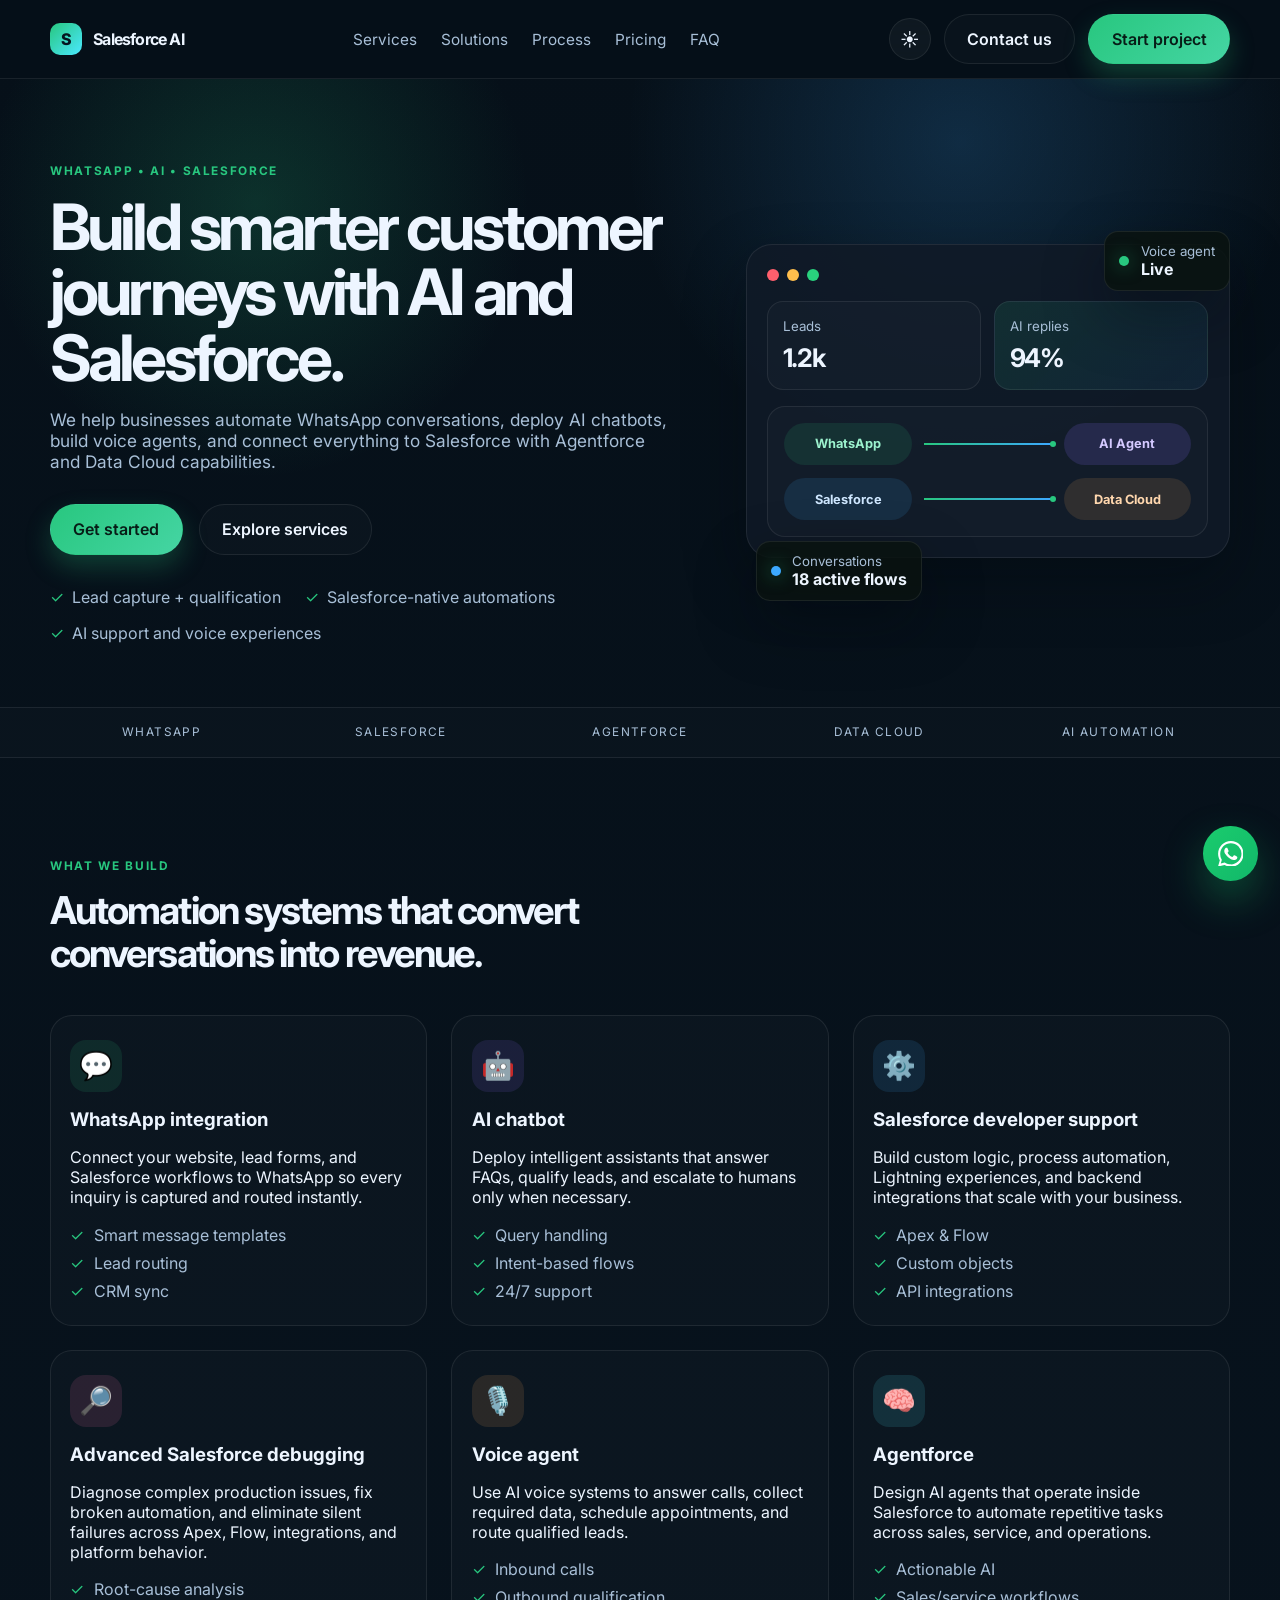
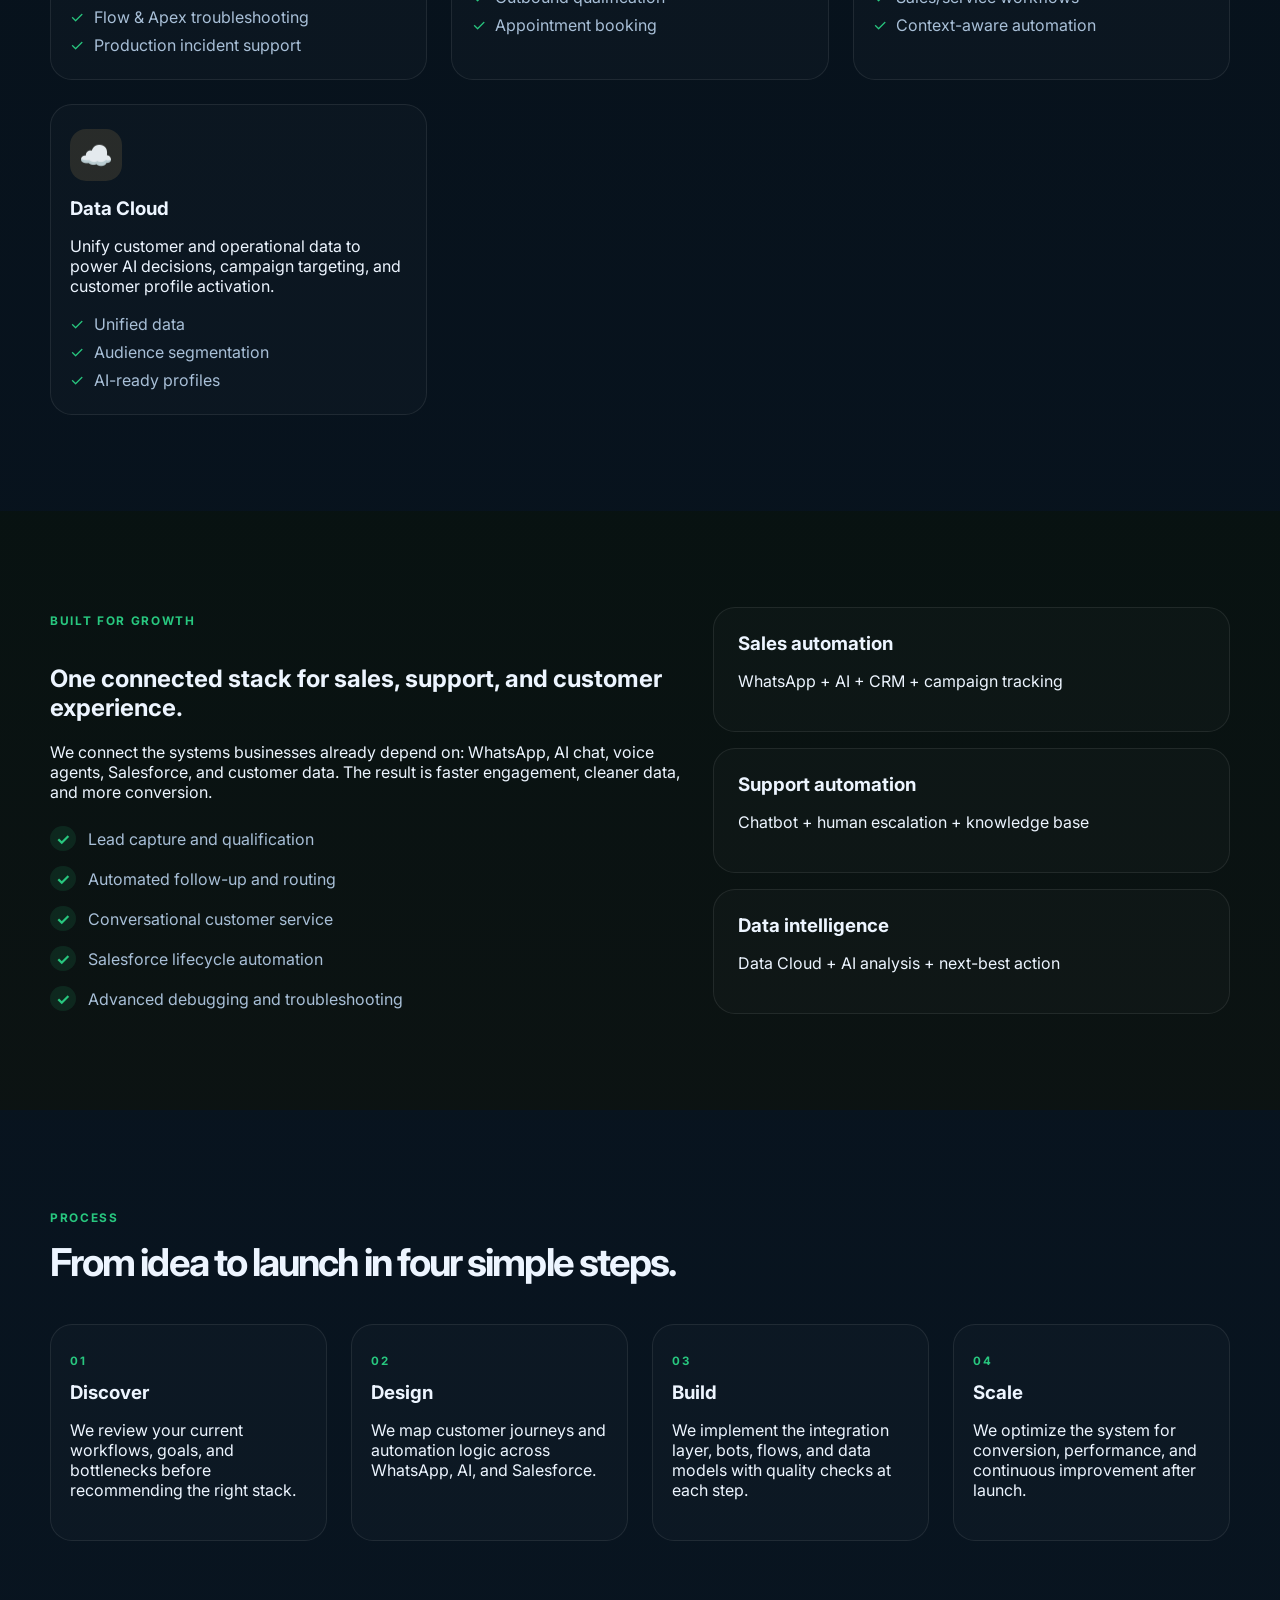
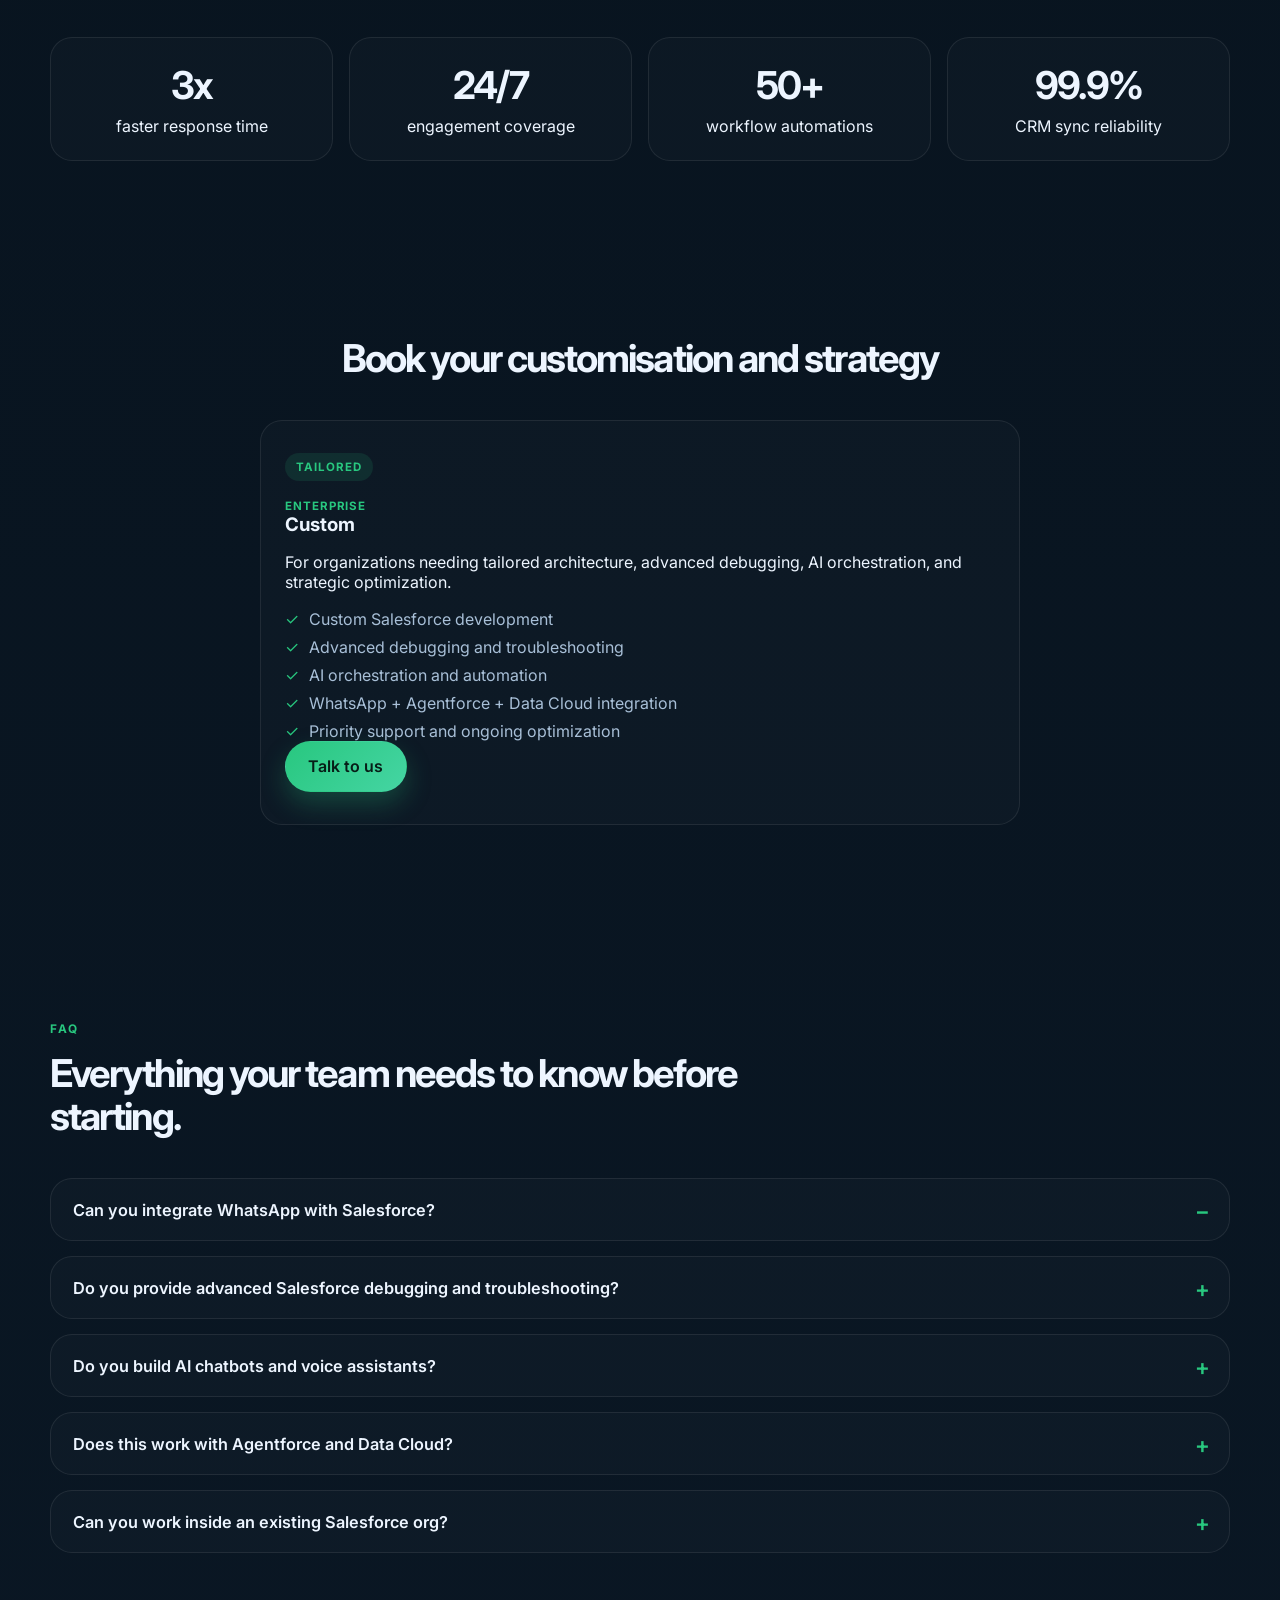
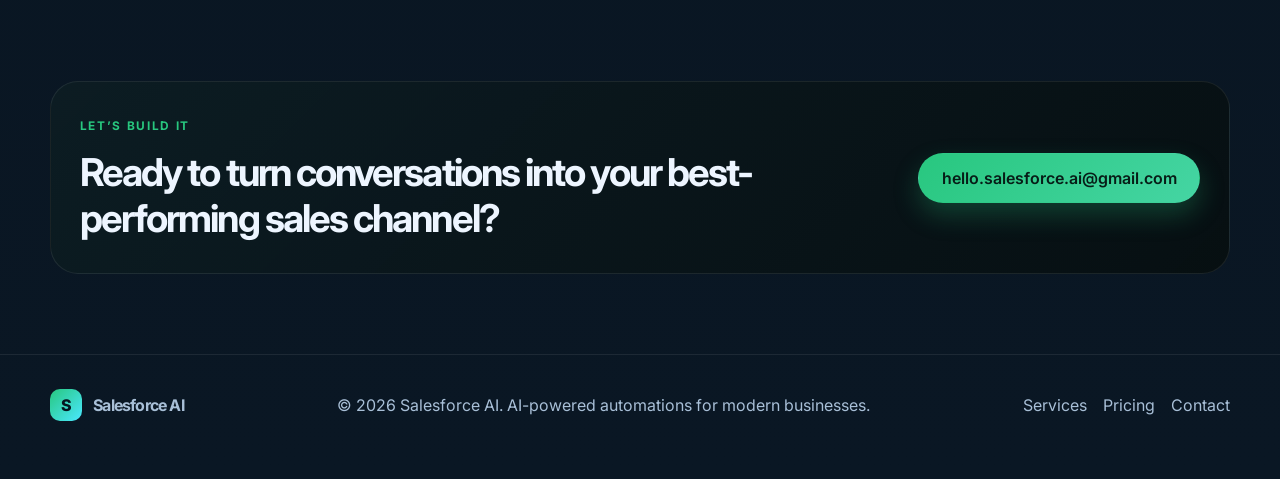
==== index.html @ 2d732884 "Add dark/light mode toggle to the navigation and keep theme preference persisted" ====
<!DOCTYPE html>
<html lang="en">
  <head>
    <meta charset="UTF-8" />
    <meta name="viewport" content="width=device-width, initial-scale=1.0" />
    <meta
      name="description"
      content="AI automation, WhatsApp integration, Salesforce consulting, voice agents, Agentforce, and Data Cloud solutions."
    />
    <title>Salesforce AI Agency | WhatsApp, AI, Voice & Automation</title>
    <link rel="preconnect" href="https://fonts.googleapis.com" />
    <link rel="preconnect" href="https://fonts.gstatic.com" crossorigin />
    <link
      href="https://fonts.googleapis.com/css2?family=Inter:wght@400;500;600;700;800;900&display=swap"
      rel="stylesheet"
    />
    <link rel="stylesheet" href="styles.css" />
  </head>
  <body>
    <header class="site-header">
      <div class="container nav-wrap">
        <a href="#top" class="brand" aria-label="Home">
          <span class="brand-mark">S</span>
          <span>Salesforce AI</span>
        </a>

        <nav class="main-nav" aria-label="Main navigation">
          <a href="#services">Services</a>
          <a href="#solutions">Solutions</a>
          <a href="#steps">Process</a>
          <a href="#pricing">Pricing</a>
          <a href="#faq">FAQ</a>
        </nav>

        <div class="nav-actions">
          <button class="theme-toggle" type="button" aria-label="Toggle dark mode" aria-pressed="false">
            <span class="theme-toggle-icon">☀️</span>
          </button>
          <a href="#contact" class="btn btn-ghost">Contact us</a>
          <a href="#contact" class="btn btn-primary" data-open-modal="projectModal">Start project</a>
        </div>

        <button class="menu-toggle" aria-label="Toggle menu" aria-expanded="false">
          <span></span>
          <span></span>
          <span></span>
        </button>
      </div>
    </header>

    <main id="top">
      <section class="hero">
        <div class="container hero-grid">
          <div class="hero-copy">
            <span class="eyebrow">WhatsApp • AI • Salesforce</span>
            <h1>Build smarter customer journeys with AI and Salesforce.</h1>
            <p class="lead">
              We help businesses automate WhatsApp conversations, deploy AI chatbots, build voice agents,
              and connect everything to Salesforce with Agentforce and Data Cloud capabilities.
            </p>

            <div class="hero-actions">
              <a href="#contact" class="btn btn-primary" data-open-modal="projectModal">Get started</a>
              <a href="#services" class="btn btn-secondary">Explore services</a>
            </div>

            <ul class="hero-points">
              <li>Lead capture + qualification</li>
              <li>Salesforce-native automations</li>
              <li>AI support and voice experiences</li>
            </ul>
          </div>

          <div class="hero-visual" aria-label="AI workflow dashboard preview">
            <div class="dashboard-card">
              <div class="window-header">
                <span></span>
                <span></span>
                <span></span>
              </div>

              <div class="metrics-row">
                <div class="metric-box">
                  <small>Leads</small>
                  <strong>1.2k</strong>
                </div>
                <div class="metric-box accent">
                  <small>AI replies</small>
                  <strong>94%</strong>
                </div>
              </div>

              <div class="workflow-card">
                <div class="flow-row">
                  <span class="chip green">WhatsApp</span>
                  <span class="flow-line"></span>
                  <span class="chip purple">AI Agent</span>
                </div>
                <div class="flow-row">
                  <span class="chip blue">Salesforce</span>
                  <span class="flow-line long"></span>
                  <span class="chip orange">Data Cloud</span>
                </div>
              </div>
            </div>

            <div class="floating-note top-right">
              <span class="dot"></span>
              <div>
                <small>Voice agent</small>
                <strong>Live</strong>
              </div>
            </div>

            <div class="floating-note bottom-left">
              <span class="dot green"></span>
              <div>
                <small>Conversations</small>
                <strong>18 active flows</strong>
              </div>
            </div>
          </div>
        </div>
      </section>

      <section class="logo-strip">
        <div class="container logo-row">
          <span>WhatsApp</span>
          <span>Salesforce</span>
          <span>Agentforce</span>
          <span>Data Cloud</span>
          <span>AI Automation</span>
        </div>
      </section>

      <section id="services" class="section">
        <div class="container">
          <div class="section-heading">
            <span class="eyebrow">What we build</span>
            <h2>Automation systems that convert conversations into revenue.</h2>
          </div>

          <div class="cards-grid three-up">
            <article class="info-card">
              <div class="icon-wrap green">💬</div>
              <h3>WhatsApp integration</h3>
              <p>Connect your website, lead forms, and Salesforce workflows to WhatsApp so every inquiry is captured and routed instantly.</p>
              <ul>
                <li>Smart message templates</li>
                <li>Lead routing</li>
                <li>CRM sync</li>
              </ul>
            </article>

            <article class="info-card">
              <div class="icon-wrap purple">🤖</div>
              <h3>AI chatbot</h3>
              <p>Deploy intelligent assistants that answer FAQs, qualify leads, and escalate to humans only when necessary.</p>
              <ul>
                <li>Query handling</li>
                <li>Intent-based flows</li>
                <li>24/7 support</li>
              </ul>
            </article>

            <article class="info-card">
              <div class="icon-wrap blue">⚙️</div>
              <h3>Salesforce developer support</h3>
              <p>Build custom logic, process automation, Lightning experiences, and backend integrations that scale with your business.</p>
              <ul>
                <li>Apex & Flow</li>
                <li>Custom objects</li>
                <li>API integrations</li>
              </ul>
            </article>

            <article class="info-card">
              <div class="icon-wrap rose">🔎</div>
              <h3>Advanced Salesforce debugging</h3>
              <p>Diagnose complex production issues, fix broken automation, and eliminate silent failures across Apex, Flow, integrations, and platform behavior.</p>
              <ul>
                <li>Root-cause analysis</li>
                <li>Flow & Apex troubleshooting</li>
                <li>Production incident support</li>
              </ul>
            </article>

            <article class="info-card">
              <div class="icon-wrap orange">🎙️</div>
              <h3>Voice agent</h3>
              <p>Use AI voice systems to answer calls, collect required data, schedule appointments, and route qualified leads.</p>
              <ul>
                <li>Inbound calls</li>
                <li>Outbound qualification</li>
                <li>Appointment booking</li>
              </ul>
            </article>

            <article class="info-card">
              <div class="icon-wrap cyan">🧠</div>
              <h3>Agentforce</h3>
              <p>Design AI agents that operate inside Salesforce to automate repetitive tasks across sales, service, and operations.</p>
              <ul>
                <li>Actionable AI</li>
                <li>Sales/service workflows</li>
                <li>Context-aware automation</li>
              </ul>
            </article>

            <article class="info-card">
              <div class="icon-wrap gold">☁️</div>
              <h3>Data Cloud</h3>
              <p>Unify customer and operational data to power AI decisions, campaign targeting, and customer profile activation.</p>
              <ul>
                <li>Unified data</li>
                <li>Audience segmentation</li>
                <li>AI-ready profiles</li>
              </ul>
            </article>
          </div>
        </div>
      </section>

      <section id="solutions" class="section dark-surface">
        <div class="container split-block">
          <div>
            <span class="eyebrow">Built for growth</span>
            <h2>One connected stack for sales, support, and customer experience.</h2>
            <p>
              We connect the systems businesses already depend on: WhatsApp, AI chat, voice agents, Salesforce, and customer data. The result is faster engagement, cleaner data, and more conversion.
            </p>

            <div class="check-list">
              <div><span>✓</span> Lead capture and qualification</div>
              <div><span>✓</span> Automated follow-up and routing</div>
              <div><span>✓</span> Conversational customer service</div>
              <div><span>✓</span> Salesforce lifecycle automation</div>
              <div><span>✓</span> Advanced debugging and troubleshooting</div>
            </div>
          </div>

          <div class="vertical-panels">
            <div class="panel-box">
              <h3>Sales automation</h3>
              <p>WhatsApp + AI + CRM + campaign tracking</p>
            </div>
            <div class="panel-box">
              <h3>Support automation</h3>
              <p>Chatbot + human escalation + knowledge base</p>
            </div>
            <div class="panel-box">
              <h3>Data intelligence</h3>
              <p>Data Cloud + AI analysis + next-best action</p>
            </div>
          </div>
        </div>
      </section>

      <section id="steps" class="section">
        <div class="container">
          <div class="section-heading">
            <span class="eyebrow">Process</span>
            <h2>From idea to launch in four simple steps.</h2>
          </div>

          <div class="steps-grid">
            <div class="step-card">
              <span class="step-number">01</span>
              <h3>Discover</h3>
              <p>We review your current workflows, goals, and bottlenecks before recommending the right stack.</p>
            </div>
            <div class="step-card">
              <span class="step-number">02</span>
              <h3>Design</h3>
              <p>We map customer journeys and automation logic across WhatsApp, AI, and Salesforce.</p>
            </div>
            <div class="step-card">
              <span class="step-number">03</span>
              <h3>Build</h3>
              <p>We implement the integration layer, bots, flows, and data models with quality checks at each step.</p>
            </div>
            <div class="step-card">
              <span class="step-number">04</span>
              <h3>Scale</h3>
              <p>We optimize the system for conversion, performance, and continuous improvement after launch.</p>
            </div>
          </div>
        </div>
      </section>

      <section class="stats-section">
        <div class="container stats-grid">
          <div class="stat-box">
            <strong>3x</strong>
            <span>faster response time</span>
          </div>
          <div class="stat-box">
            <strong>24/7</strong>
            <span>engagement coverage</span>
          </div>
          <div class="stat-box">
            <strong>50+</strong>
            <span>workflow automations</span>
          </div>
          <div class="stat-box">
            <strong>99.9%</strong>
            <span>CRM sync reliability</span>
          </div>
        </div>
      </section>

      <section id="pricing" class="section">
        <div class="container">
          <div class="section-heading centered pricing-title">
            <h2>Book your customisation and strategy</h2>
          </div>

          <div class="pricing-grid single-plan">
            <article class="price-card featured">
              <span class="badge">Tailored</span>
              <span class="price-tag">Enterprise</span>
              <h3>Custom</h3>
              <p>For organizations needing tailored architecture, advanced debugging, AI orchestration, and strategic optimization.</p>
              <ul>
                <li>Custom Salesforce development</li>
                <li>Advanced debugging and troubleshooting</li>
                <li>AI orchestration and automation</li>
                <li>WhatsApp + Agentforce + Data Cloud integration</li>
                <li>Priority support and ongoing optimization</li>
              </ul>
              <a href="#contact" class="btn btn-primary" data-open-modal="projectModal">Talk to us</a>
            </article>
          </div>
        </div>
      </section>

      <section id="faq" class="section faq-section">
        <div class="container faq-wrap">
          <div class="section-heading">
            <span class="eyebrow">FAQ</span>
            <h2>Everything your team needs to know before starting.</h2>
          </div>

          <div class="faq-list">
            <div class="faq-item active">
              <button class="faq-question" type="button">Can you integrate WhatsApp with Salesforce?</button>
              <div class="faq-answer">
                <p>Yes. We can connect WhatsApp flows to Salesforce to capture conversations, create leads, log activities, and trigger automations.</p>
              </div>
            </div>

            <div class="faq-item">
              <button class="faq-question" type="button">Do you provide advanced Salesforce debugging and troubleshooting?</button>
              <div class="faq-answer">
                <p>Yes. We investigate complex Salesforce issues in Apex, Flow, integrations, automation, and deployment failures to find the underlying cause and stabilize production environments.</p>
              </div>
            </div>

            <div class="faq-item">
              <button class="faq-question" type="button">Do you build AI chatbots and voice assistants?</button>
              <div class="faq-answer">
                <p>Yes. We design and deploy chatbot and voice agent experiences that work for lead qualification, support, and scheduling.</p>
              </div>
            </div>

            <div class="faq-item">
              <button class="faq-question" type="button">Does this work with Agentforce and Data Cloud?</button>
              <div class="faq-answer">
                <p>Absolutely. We can create Agentforce-driven workflows and connect them with Data Cloud to improve customer context and AI actions.</p>
              </div>
            </div>

            <div class="faq-item">
              <button class="faq-question" type="button">Can you work inside an existing Salesforce org?</button>
              <div class="faq-answer">
                <p>Yes. We can integrate into current Salesforce architecture, optimize existing automations, and scale the solution without disrupting work.</p>
              </div>
            </div>
          </div>
        </div>
      </section>

      <section id="contact" class="cta-section">
        <div class="container cta-box">
          <div>
            <span class="eyebrow">Let’s build it</span>
            <h2>Ready to turn conversations into your best-performing sales channel?</h2>
          </div>
          <div class="cta-actions">
            <a href="mailto:hello.salesforce.ai@gmail.com" class="btn btn-primary">hello.salesforce.ai@gmail.com</a>
          </div>
        </div>
      </section>
    </main>

    <footer class="site-footer">
      <div class="container footer-wrap">
        <div class="brand small">
          <span class="brand-mark">S</span>
          <span>Salesforce AI</span>
        </div>
        <p>© 2026 Salesforce AI. AI-powered automations for modern businesses.</p>
        <div class="footer-links">
          <a href="#services">Services</a>
          <a href="#pricing">Pricing</a>
          <a href="#contact">Contact</a>
        </div>
      </div>
    </footer>

    <div class="modal-backdrop" id="projectModal" aria-hidden="true">
      <div class="modal-panel" role="dialog" aria-modal="true" aria-labelledby="projectModalTitle">
        <button class="modal-close" type="button" aria-label="Close project form">×</button>

        <div class="modal-header">
          <span class="eyebrow">Start your project</span>
          <h3 id="projectModalTitle">Tell us about your project</h3>
        </div>

        <form
          id="projectForm"
          class="project-form"
          action="https://formsubmit.co/hello.salesforce.ai@gmail.com"
          method="POST"
          accept-charset="UTF-8"
        >
          <input type="hidden" name="_subject" value="New project inquiry from Salesforce AI website" />
          <input type="hidden" name="_captcha" value="false" />
          <input type="hidden" name="_template" value="table" />

          <div class="form-grid">
            <label>
              Full name
              <input type="text" name="name" placeholder="Your name" required />
            </label>

            <label>
              Email address
              <input type="email" name="email" placeholder="you@example.com" required />
            </label>

            <label>
              Company
              <input type="text" name="company" placeholder="Your company" />
            </label>

            <label>
              Project type
              <select name="projectType">
                <option value="WhatsApp Integration">WhatsApp Integration</option>
                <option value="AI Chatbot">AI Chatbot</option>
                <option value="Salesforce Development">Salesforce Development</option>
                <option value="Voice Agent">Voice Agent</option>
                <option value="Agentforce">Agentforce</option>
                <option value="Data Cloud">Data Cloud</option>
                <option value="Advanced Salesforce Debugging">Advanced Salesforce Debugging</option>
              </select>
            </label>

            <label>
              Timeline
              <input type="text" name="timeline" placeholder="e.g. 4-6 weeks" />
            </label>

            <label>
              Budget range
              <input type="text" name="budget" placeholder="e.g. $5,000 - $20,000" />
            </label>
          </div>

          <label>
            Tell us about the project
            <textarea name="details" rows="5" placeholder="Describe your goals, challenges, systems involved, and what success looks like." required></textarea>
          </label>

          <button type="submit" class="btn btn-primary modal-submit">Send project request</button>
          <p class="form-success" id="projectFormSuccess">Thanks! Your project details have been received. We’ll be in touch soon.</p>
        </form>
      </div>
    </div>

    <button class="scroll-top" type="button" aria-label="Scroll to top">↑</button>

    <a
      class="whatsapp-float"
      href="https://wa.me/917355907629?text=Hi%20Salesforce%20AI%20team%2C%20I%20want%20to%20discuss%20my%20project."
      target="_blank"
      rel="noopener noreferrer"
      aria-label="Chat on WhatsApp"
    >
      <svg viewBox="0 0 24 24" aria-hidden="true" focusable="false">
        <path d="M20.52 3.48A11.9 11.9 0 0 0 12.04 0C5.48 0 .11 5.38.11 12.06c0 2.12.55 4.18 1.6 5.98L0 24l6.13-1.6a11.96 11.96 0 0 0 5.9 1.8h.01c6.56 0 11.93-5.38 11.93-12.05 0-3.22-1.25-6.24-3.46-8.67ZM12.04 21.9c-1.9 0-3.76-.5-5.39-1.46l-.39-.23-3.63.95 1-3.53-.25-.39A9.9 9.9 0 0 1 2.1 12.06c0-5.48 4.47-9.95 9.94-9.95 2.66 0 5.15 1.04 7.04 2.92a10.04 10.04 0 0 1 2.92 7.03c0 5.47-4.47 9.94-9.94 9.94Zm5.44-7.46c-.3-.15-1.78-.87-2.05-.97-.28-.1-.48-.15-.68.15-.2.3-.77.97-.95 1.17-.18.2-.35.22-.65.08-.3-.15-1.27-.47-2.41-1.49-.89-.79-1.49-1.77-1.67-2.07-.17-.3-.02-.46.14-.61.14-.14.3-.35.45-.52.15-.17.2-.3.3-.5.1-.2.05-.37-.03-.52-.08-.15-.68-1.64-.94-2.24-.24-.58-.49-.5-.68-.51l-.57-.01c-.2 0-.52.07-.8.37-.28.3-1.07 1.05-1.07 2.57s1.1 2.97 1.25 3.17c.15.2 2.12 3.24 5.12 4.54.72.31 1.28.5 1.72.64.72.23 1.38.2 1.9.12.58-.09 1.78-.72 2.03-1.42.26-.7.26-1.3.18-1.42-.08-.12-.28-.2-.58-.35Z"/>
      </svg>
    </a>

    <script src="script.js"></script>
  </body>
</html>
---- styles.css ----
:root {
  --bg: #07121d;
  --bg-soft: #0c1b2d;
  --panel: rgba(16, 26, 39, 0.9);
  --panel-strong: #111f2f;
  --card: rgba(255, 255, 255, 0.02);
  --text: #edf5ff;
  --muted: #a8bfd7;
  --primary: #28c77f;
  --primary-strong: #1ab96b;
  --blue: #3ca8ff;
  --purple: #8a6bff;
  --orange: #ffab5c;
  --gold: #f6c76d;
  --aqua: #4ae8ff;
  --border: rgba(255, 255, 255, 0.08);
  --shadow: 0 24px 60px rgba(2, 8, 15, 0.35);
}

body.light-mode {
  --bg: #edf5f2;
  --bg-soft: #f6faf8;
  --panel: rgba(255, 255, 255, 0.9);
  --panel-strong: #f8fbfa;
  --card: rgba(255, 255, 255, 0.8);
  --text: #13231d;
  --muted: #49615a;
  --primary: #18b584;
  --primary-strong: #149a6f;
  --blue: #2e96db;
  --purple: #6f5fe0;
  --orange: #d88a32;
  --gold: #c79532;
  --aqua: #23b7d9;
  --border: rgba(19, 35, 29, 0.09);
  --shadow: 0 18px 40px rgba(17, 33, 27, 0.1);
}

* { box-sizing: border-box; }

html { scroll-behavior: smooth; }

body {
  margin: 0;
  font-family: "Inter", sans-serif;
  background: linear-gradient(180deg, #061019 0%, #0a1724 100%);
  color: var(--text);
  transition: background 0.25s ease, color 0.25s ease;
}

body.light-mode {
  background: linear-gradient(180deg, #edf5f2 0%, #f6faf8 100%);
}

img { max-width: 100%; display: block; }

a { color: inherit; text-decoration: none; }

button { font: inherit; }

.container {
  width: min(1180px, calc(100% - 2rem));
  margin: 0 auto;
}

.site-header {
  position: sticky;
  top: 0;
  z-index: 50;
  background: rgba(6, 16, 25, 0.7);
  backdrop-filter: blur(18px);
  border-bottom: 1px solid var(--border);
}

body.light-mode .site-header {
  background: rgba(255, 255, 255, 0.72);
}

.nav-wrap {
  min-height: 78px;
  display: flex;
  align-items: center;
  justify-content: space-between;
  gap: 1rem;
}

.brand {
  display: inline-flex;
  align-items: center;
  gap: 0.7rem;
  font-weight: 700;
  letter-spacing: -0.05em;
}

.brand-mark {
  display: inline-grid;
  place-items: center;
  width: 2rem;
  height: 2rem;
  border-radius: 10px;
  color: #05151f;
  background: linear-gradient(135deg, var(--primary), var(--aqua));
  font-weight: 800;
}

.main-nav {
  display: flex;
  align-items: center;
  gap: 1.5rem;
  color: var(--muted);
  font-size: 0.96rem;
}

.main-nav a:hover { color: var(--text); }

.nav-actions {
  display: flex;
  align-items: center;
  gap: 0.8rem;
}

.theme-toggle {
  width: 42px;
  height: 42px;
  border-radius: 50%;
  border: 1px solid var(--border);
  background: rgba(255, 255, 255, 0.04);
  color: var(--text);
  display: grid;
  place-items: center;
  cursor: pointer;
  transition: transform 0.2s ease, border-color 0.2s ease, background 0.2s ease;
}

.theme-toggle:hover {
  transform: translateY(-1px);
}

.theme-toggle-icon {
  font-size: 1.15rem;
  line-height: 1;
}

body.light-mode .theme-toggle {
  background: rgba(255, 255, 255, 0.8);
  border-color: rgba(19, 35, 29, 0.09);
}

.btn {
  display: inline-flex;
  align-items: center;
  justify-content: center;
  padding: 0.9rem 1.4rem;
  border-radius: 999px;
  font-weight: 600;
  transition: transform 0.2s ease, box-shadow 0.2s ease;
  border: 1px solid transparent;
}

.btn:hover { transform: translateY(-2px); }

.btn-primary {
  background: linear-gradient(135deg, var(--primary), #45d5a3);
  color: #071d17;
  box-shadow: 0 12px 26px rgba(40, 199, 127, 0.25);
}

.btn-secondary,
.btn-ghost {
  background: rgba(255, 255, 255, 0.02);
  border-color: rgba(255, 255, 255, 0.08);
  color: var(--text);
}

body.light-mode .btn-secondary,
body.light-mode .btn-ghost {
  background: rgba(255, 255, 255, 0.7);
  border-color: rgba(19, 35, 29, 0.1);
  color: var(--text);
}

body.light-mode .info-card,
body.light-mode .step-card,
body.light-mode .panel-box,
body.light-mode .price-card,
body.light-mode .faq-item,
body.light-mode .stat-box,
body.light-mode .dashboard-card,
body.light-mode .metric-box,
body.light-mode .workflow-card,
body.light-mode .floating-note,
body.light-mode .cta-box {
  background: rgba(255, 255, 255, 0.8);
  border-color: rgba(19, 35, 29, 0.08);
  box-shadow: var(--shadow);
}

body.light-mode .main-nav,
body.light-mode .hero-points,
body.light-mode .check-list,
body.light-mode .info-card p,
body.light-mode .step-card p,
body.light-mode .panel-box p,
body.light-mode .price-card p,
body.light-mode .faq-answer p,
body.light-mode .lead,
body.light-mode .section-heading h2,
body.light-mode .stat-box span,
body.light-mode .site-footer p {
  color: var(--text);
}

.menu-toggle {
  display: none;
  background: transparent;
  border: none;
  padding: 0.3rem;
  cursor: pointer;
}

.menu-toggle span {
  display: block;
  width: 1.6rem;
  height: 2px;
  background: var(--text);
  margin: 0.2rem 0;
  border-radius: 99px;
}

.hero {
  position: relative;
  padding: 5rem 0 4rem;
  overflow: hidden;
}

.hero::before {
  content: "";
  position: absolute;
  inset: 0;
  background: radial-gradient(circle at 20% 20%, rgba(40, 199, 127, 0.18), transparent 24%),
              radial-gradient(circle at 75% 10%, rgba(60, 168, 255, 0.18), transparent 30%);
  pointer-events: none;
}

.hero-grid {
  position: relative;
  z-index: 1;
  display: grid;
  grid-template-columns: 1.15fr 0.85fr;
  align-items: center;
  gap: 2.5rem;
}

.eyebrow {
  display: inline-block;
  margin-bottom: 1rem;
  color: var(--primary);
  letter-spacing: 0.14em;
  text-transform: uppercase;
  font-size: 0.74rem;
  font-weight: 700;
}

.hero-copy h1 {
  max-width: 620px;
  margin: 0 0 1.2rem;
  font-size: clamp(2.8rem, 5vw, 5rem);
  line-height: 1.02;
  letter-spacing: -0.06em;
}

.lead {
  max-width: 620px;
  color: var(--muted);
  font-size: 1.08rem;
}

.hero-actions {
  display: flex;
  flex-wrap: wrap;
  gap: 1rem;
  margin-top: 2rem;
}

.hero-points {
  display: flex;
  flex-wrap: wrap;
  list-style: none;
  margin: 2rem 0 0;
  padding: 0;
  gap: 1rem 1.5rem;
  color: var(--muted);
}

.hero-points li::before {
  content: "✓";
  color: var(--primary);
  margin-right: 0.5rem;
}

.hero-visual {
  position: relative;
  min-height: 480px;
  display: grid;
  place-items: center;
}

.dashboard-card {
  width: min(100%, 500px);
  padding: 1.5rem 1.3rem 1.25rem;
  border-radius: 26px;
  background: var(--panel);
  border: 1px solid var(--border);
  box-shadow: var(--shadow);
}

.window-header {
  display: flex;
  gap: 0.5rem;
  margin-bottom: 1.25rem;
}

.window-header span {
  width: 0.75rem;
  height: 0.75rem;
  border-radius: 50%;
  background: #ff5f6d;
}

.window-header span:nth-child(2) { background: #ffbe4c; }
.window-header span:nth-child(3) { background: #29d17d; }

.metrics-row {
  display: grid;
  grid-template-columns: repeat(2, minmax(0, 1fr));
  gap: 0.8rem;
  margin-bottom: 1rem;
}

.metric-box {
  padding: 1rem 0.9rem;
  border: 1px solid var(--border);
  border-radius: 16px;
  background: var(--card);
}

.metric-box small {
  display: block;
  color: var(--muted);
  margin-bottom: 0.5rem;
}

.metric-box strong {
  font-size: clamp(1.5rem, 2vw, 2rem);
  letter-spacing: -0.05em;
}

.metric-box.accent {
  background: linear-gradient(135deg, rgba(40, 199, 127, 0.12), rgba(60, 168, 255, 0.08));
}

.workflow-card {
  padding: 1rem;
  border-radius: 18px;
  background: rgba(255,255,255,0.02);
  border: 1px solid var(--border);
}

.flow-row {
  display: grid;
  grid-template-columns: 1fr 1fr 1fr;
  align-items: center;
  gap: 0.75rem;
  margin-bottom: 0.85rem;
}

.flow-row:last-child { margin-bottom: 0; }

.chip {
  display: inline-flex;
  justify-content: center;
  align-items: center;
  min-height: 42px;
  padding: 0 0.8rem;
  border-radius: 999px;
  font-size: 0.8rem;
  font-weight: 700;
}

.chip.green { background: rgba(40, 199, 127, 0.12); color: #9cf2ce; }
.chip.purple { background: rgba(138, 107, 255, 0.16); color: #d4c9ff; }
.chip.blue { background: rgba(60, 168, 255, 0.12); color: #cfe7ff; }
.chip.orange { background: rgba(255, 171, 92, 0.12); color: #ffd7ae; }

.flow-line {
  height: 2px;
  width: 100%;
  background: linear-gradient(90deg, var(--primary), var(--blue));
  display: block;
  position: relative;
}

.flow-line::after {
  content: "";
  position: absolute;
  right: -4px;
  top: -2px;
  width: 6px;
  height: 6px;
  border-radius: 50%;
  background: var(--primary);
}

.floating-note {
  position: absolute;
  display: flex;
  align-items: center;
  gap: 0.7rem;
  padding: 0.7rem 0.9rem;
  border-radius: 14px;
  background: rgba(10, 19, 17, 0.88);
  border: 1px solid var(--border);
  box-shadow: var(--shadow);
}

.floating-note small {
  display: block;
  color: var(--muted);
}

.tip-row { display: block; }

.dot {
  width: 10px;
  height: 10px;
  border-radius: 50%;
  background: var(--primary);
  box-shadow: 0 0 18px rgba(40, 199, 127, 0.6);
}

.dot.green { background: var(--blue); }

.top-right { right: 0; top: 70px; }
.bottom-left { left: 10px; bottom: 40px; }

.logo-strip {
  border-top: 1px solid var(--border);
  border-bottom: 1px solid var(--border);
  background: rgba(255,255,255,0.01);
}

.logo-row {
  display: grid;
  grid-template-columns: repeat(5, minmax(0, 1fr));
  gap: 1rem;
  padding: 1.1rem 0;
  justify-items: center;
  color: var(--muted);
  font-size: 0.74rem;
  letter-spacing: 0.12em;
  text-transform: uppercase;
}

.section {
  padding: 6rem 0;
}

.section-heading {
  max-width: 720px;
  margin-bottom: 2.5rem;
}

.section-heading.centered {
  text-align: center;
  margin-inline: auto;
}

.section-heading h2 {
  margin: 0;
  font-size: clamp(2.2rem, 3vw, 3rem);
  letter-spacing: -0.05em;
  line-height: 1.12;
}

.cards-grid {
  display: grid;
  gap: 1.5rem;
}

.three-up {
  grid-template-columns: repeat(3, minmax(0, 1fr));
}

.info-card,
.step-card,
.panel-box,
.price-card,
.faq-item,
.stat-box {
  background: rgba(255,255,255,0.02);
  border: 1px solid var(--border);
  border-radius: 22px;
}

.info-card {
  padding: 1.5rem 1.2rem;
}

.icon-wrap {
  display: grid;
  place-items: center;
  width: 3.25rem;
  height: 3.25rem;
  margin-bottom: 1rem;
  border-radius: 16px;
  font-size: 1.7rem;
}

.icon-wrap.green { background: rgba(40, 199, 127, 0.12); }
.icon-wrap.purple { background: rgba(138, 107, 255, 0.12); }
.icon-wrap.blue { background: rgba(60, 168, 255, 0.12); }
.icon-wrap.rose { background: rgba(255, 118, 168, 0.12); }
.icon-wrap.orange { background: rgba(255, 171, 92, 0.12); }
.icon-wrap.cyan { background: rgba(74, 232, 255, 0.12); }
.icon-wrap.gold { background: rgba(246, 199, 109, 0.12); }

.info-card h3,
.step-card h3,
.panel-box h3,
.price-card h3 {
  margin: 0 0 0.8rem;
}

.info-card ul,
.price-card ul {
  list-style: none;
  margin: 1.1rem 0 0;
  padding: 0;
  color: var(--muted);
  display: grid;
  gap: 0.5rem;
}

.info-card ul li::before,
.price-card li::before {
  content: "✓";
  color: var(--primary);
  margin-right: 0.6rem;
}

.dark-surface {
  background: linear-gradient(180deg, rgba(8, 18, 16, 0.9), rgba(12, 19, 18, 0.95));
}

.split-block {
  display: grid;
  grid-template-columns: 1.1fr 0.9fr;
  gap: 2rem;
  align-items: center;
}

.check-list {
  display: grid;
  gap: 0.9rem;
  margin-top: 1.5rem;
  color: var(--muted);
}

.check-list div {
  display: flex;
  align-items: center;
  gap: 0.8rem;
}

.check-list span {
  width: 1.6rem;
  height: 1.6rem;
  display: inline-grid;
  place-items: center;
  border-radius: 50%;
  background: rgba(40, 199, 127, 0.12);
  color: var(--primary);
  font-weight: 700;
}

.vertical-panels {
  display: grid;
  gap: 1rem;
}

.panel-box {
  padding: 1.5rem;
}

.steps-grid {
  display: grid;
  grid-template-columns: repeat(4, minmax(0, 1fr));
  gap: 1.5rem;
}

.step-card {
  padding: 1.5rem 1.2rem;
}

.step-number {
  display: inline-block;
  margin-bottom: 0.8rem;
  color: var(--primary);
  font-size: 0.72rem;
  font-weight: 700;
  letter-spacing: 0.12em;
}

.stats-section {
  padding: 0 0 5rem;
}

.stats-grid {
  display: grid;
  grid-template-columns: repeat(4, minmax(0, 1fr));
  gap: 1rem;
}

.stat-box {
  padding: 1.5rem 1rem;
  text-align: center;
}

.stat-box strong {
  display: block;
  font-size: clamp(2rem, 3vw, 2.8rem);
  letter-spacing: -0.05em;
  margin-bottom: 0.5rem;
}

.price-card {
  padding: 2rem 1.5rem;
}

.badge {
  display: inline-flex;
  padding: 0.45rem 0.7rem;
  border-radius: 999px;
  background: rgba(40, 199, 127, 0.12);
  color: var(--primary);
  font-size: 0.72rem;
  font-weight: 700;
  letter-spacing: 0.08em;
  text-transform: uppercase;
}

.price-tag {
  display: block;
  margin-top: 1.1rem;
  color: var(--primary);
  font-size: 0.72rem;
  font-weight: 700;
  letter-spacing: 0.08em;
  text-transform: uppercase;
}

.pricing-grid {
  display: grid;
  gap: 1.5rem;
}

.single-plan {
  max-width: 760px;
  margin: 0 auto;
}

.faq-section {
  padding-top: 6rem;
}

.faq-list {
  display: grid;
  gap: 0.9rem;
}

.faq-item {
  overflow: hidden;
}

.faq-question {
  width: 100%;
  text-align: left;
  background: transparent;
  border: none;
  color: var(--text);
  font-size: 1.02rem;
  font-weight: 600;
  padding: 1.3rem 1.4rem;
  cursor: pointer;
  position: relative;
}

.faq-question::after {
  content: "+";
  position: absolute;
  right: 1.2rem;
  top: 50%;
  transform: translateY(-50%);
  color: var(--primary);
  font-size: 1.4rem;
}

.faq-item.active .faq-question::after {
  content: "−";
}

.faq-answer {
  max-height: 0;
  overflow: hidden;
  transition: max-height 0.25s ease;
}

.faq-answer p {
  margin: 0;
  padding: 0 1.4rem 1.3rem;
  color: var(--muted);
}

.cta-section {
  padding: 2rem 0 5rem;
}

.cta-box {
  display: flex;
  align-items: center;
  justify-content: space-between;
  gap: 1.5rem;
  padding: 2rem 1.8rem;
  background: linear-gradient(135deg, rgba(13, 29, 35, 0.9), rgba(7, 15, 17, 0.95));
  border-radius: 28px;
  border: 1px solid var(--border);
}

.cta-box h2 {
  margin: 0;
  letter-spacing: -0.05em;
  font-size: clamp(2rem, 3vw, 3rem);
}

.site-footer {
  padding: 1.5rem 0 3rem;
  border-top: 1px solid var(--border);
}

.footer-wrap {
  display: flex;
  align-items: center;
  justify-content: space-between;
  gap: 1rem;
  color: var(--muted);
}

.footer-links {
  display: flex;
  gap: 1rem;
}

.modal-backdrop {
  position: fixed;
  inset: 0;
  display: grid;
  place-items: center;
  background: rgba(7, 17, 15, 0.75);
  opacity: 0;
  visibility: hidden;
  transition: opacity 0.2s ease, visibility 0.2s ease;
  z-index: 100;
}

.modal-backdrop.is-open {
  opacity: 1;
  visibility: visible;
}

.modal-panel {
  width: min(720px, calc(100% - 2rem));
  max-height: 90vh;
  overflow-y: auto;
  background: var(--panel-strong);
  border: 1px solid var(--border);
  border-radius: 26px;
  padding: 1.6rem;
  box-shadow: var(--shadow);
  position: relative;
}

.modal-close {
  position: absolute;
  top: 1rem;
  right: 1rem;
  width: 2.1rem;
  height: 2.1rem;
  border: none;
  border-radius: 50%;
  background: rgba(255,255,255,0.03);
  color: var(--text);
  font-size: 1.8rem;
  line-height: 1;
  cursor: pointer;
}

.modal-header {
  margin-bottom: 1.5rem;
}

.modal-header h3 {
  margin: 0;
  font-size: clamp(1.8rem, 2vw, 2.6rem);
  letter-spacing: -0.04em;
}

.project-form {
  display: grid;
  gap: 1rem;
}

.form-grid {
  display: grid;
  grid-template-columns: repeat(2, minmax(0, 1fr));
  gap: 1rem;
}

label {
  display: grid;
  gap: 0.5rem;
  color: var(--muted);
  font-weight: 500;
}

input, select, textarea {
  width: 100%;
  border: 1px solid var(--border);
  border-radius: 12px;
  background: rgba(255,255,255,0.02);
  color: var(--text);
  padding: 0.9rem 1rem;
}

textarea { resize: vertical; }

input:focus, select:focus, textarea:focus {
  outline: 2px solid rgba(40, 199, 127, 0.2);
  border-color: rgba(40, 199, 127, 0.5);
}

.modal-submit {
  width: fit-content;
}

.form-success {
  display: none;
  color: var(--primary);
  margin: 0;
}

.form-success.visible {
  display: block;
}

.scroll-top {
  position: fixed;
  right: 1.4rem;
  bottom: 5.5rem;
  width: 3rem;
  height: 3rem;
  border: 1px solid var(--border);
  background: rgba(255,255,255,0.04); 
  color: var(--text);
  border-radius: 50%;
  cursor: pointer;
  opacity: 0;
  transform: translateY(12px);
  visibility: hidden;
  transition: opacity 0.2s ease, transform 0.2s ease, visibility 0.2s ease;
  z-index: 25;
}

.scroll-top.visible {
  opacity: 1;
  transform: translateY(0);
  visibility: visible;
}

.whatsapp-float {
  position: fixed;
  right: 1.4rem;
  bottom: 1.2rem;
  width: 3.4rem;
  height: 3.4rem;
  display: grid;
  place-items: center;
  border-radius: 50%;
  background: linear-gradient(135deg, #1acc6d, #12b86a);
  box-shadow: 0 18px 40px rgba(22, 174, 96, 0.38);
  z-index: 30;
}

.whatsapp-float svg {
  width: 1.6rem;
  height: 1.6rem;
  fill: white;
}

@media (max-width: 900px) {
  .hero-grid,
  .split-block,
  .cta-box,
  .footer-wrap {
    grid-template-columns: 1fr;
    display: grid;
  }

  .three-up,
  .steps-grid,
  .stats-grid,
  .logo-row {
    grid-template-columns: repeat(2, minmax(0, 1fr));
  }

  .main-nav {
    display: none;
    position: absolute;
    top: calc(100% + 0.25rem);
    left: 0;
    right: 0;
    background: rgba(7, 16, 25, 0.96);
    border: 1px solid var(--border);
    border-radius: 18px;
    padding: 1rem;
    flex-direction: column;
    align-items: flex-start;
  }

  .site-header.is-open .main-nav {
    display: flex;
  }

  .nav-actions {
    margin-left: auto;
  }

  .menu-toggle {
    display: block;
  }
}

@media (max-width: 620px) {
  .three-up,
  .steps-grid,
  .stats-grid,
  .logo-row,
  .form-grid {
    grid-template-columns: 1fr;
  }

  .nav-actions {
    gap: 0.5rem;
  }

  .btn {
    width: 100%;
  }

  .hero-actions {
    display: grid;
  }
}
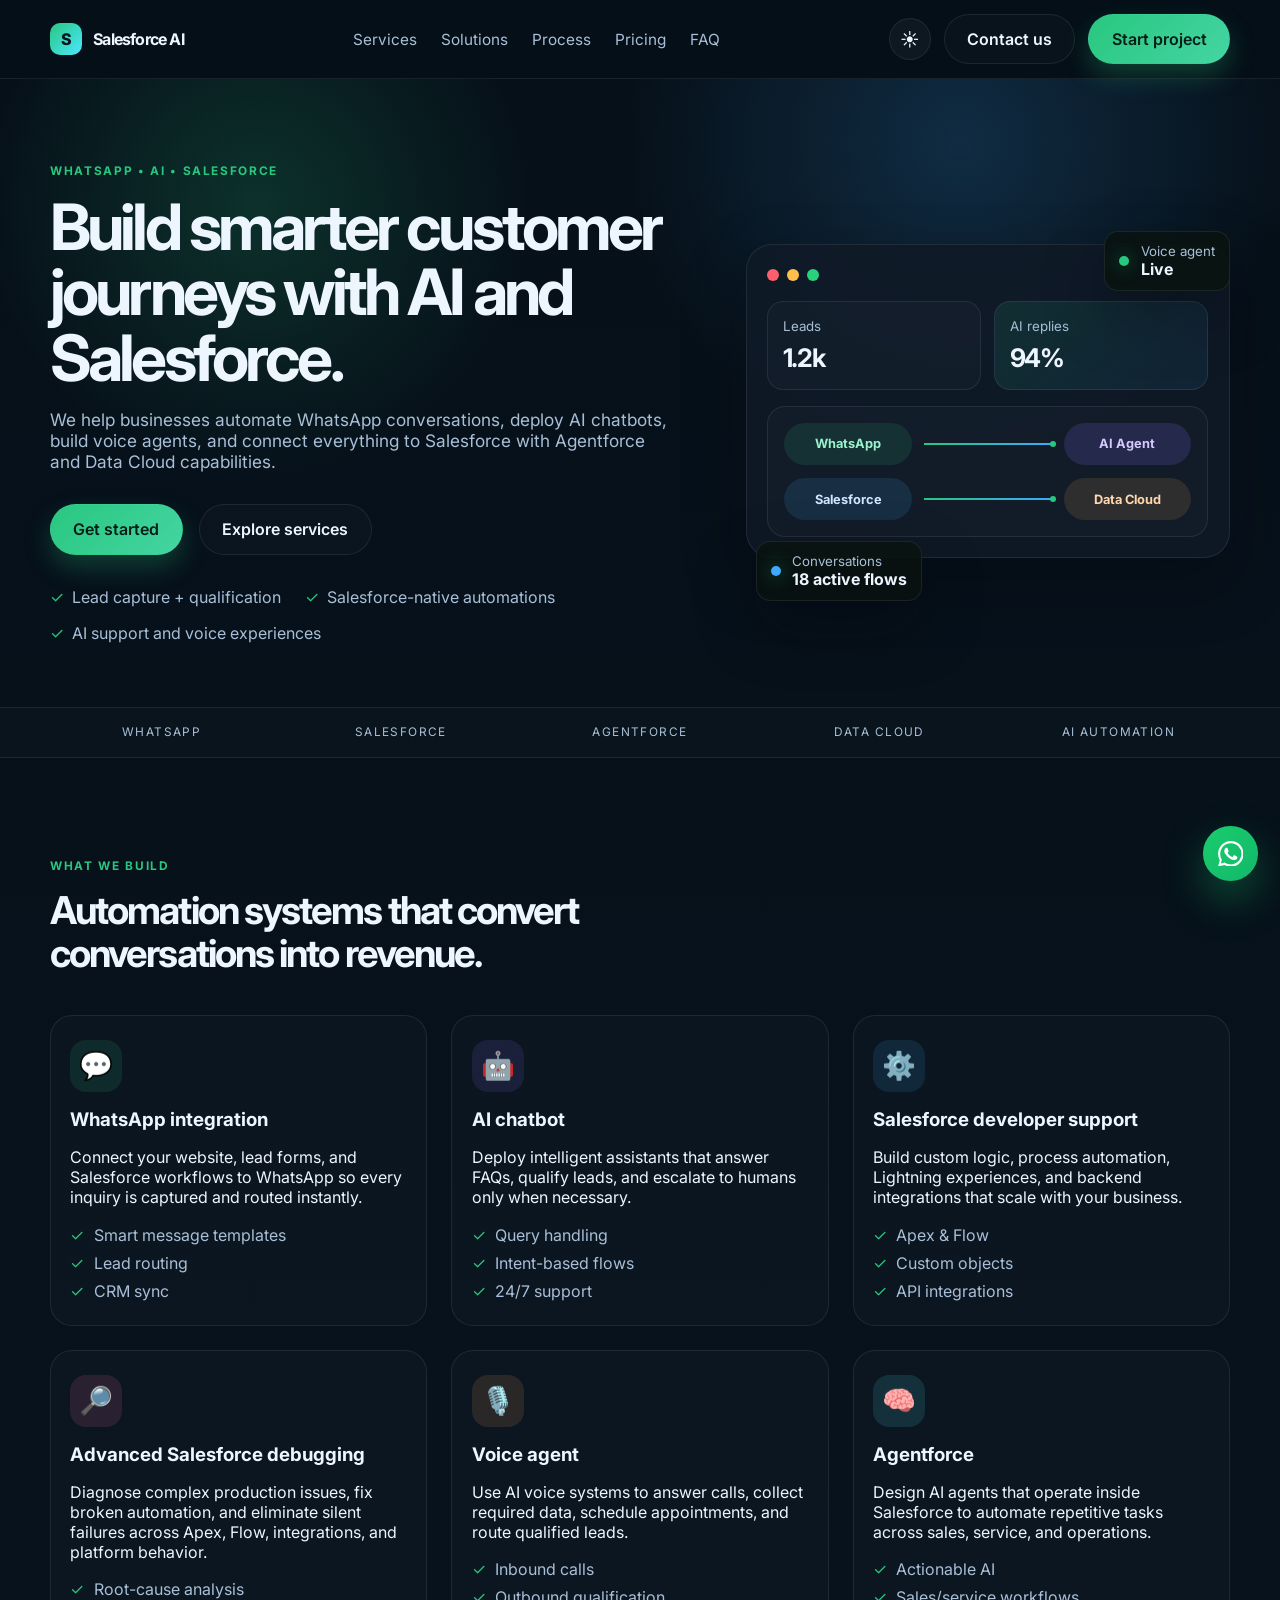
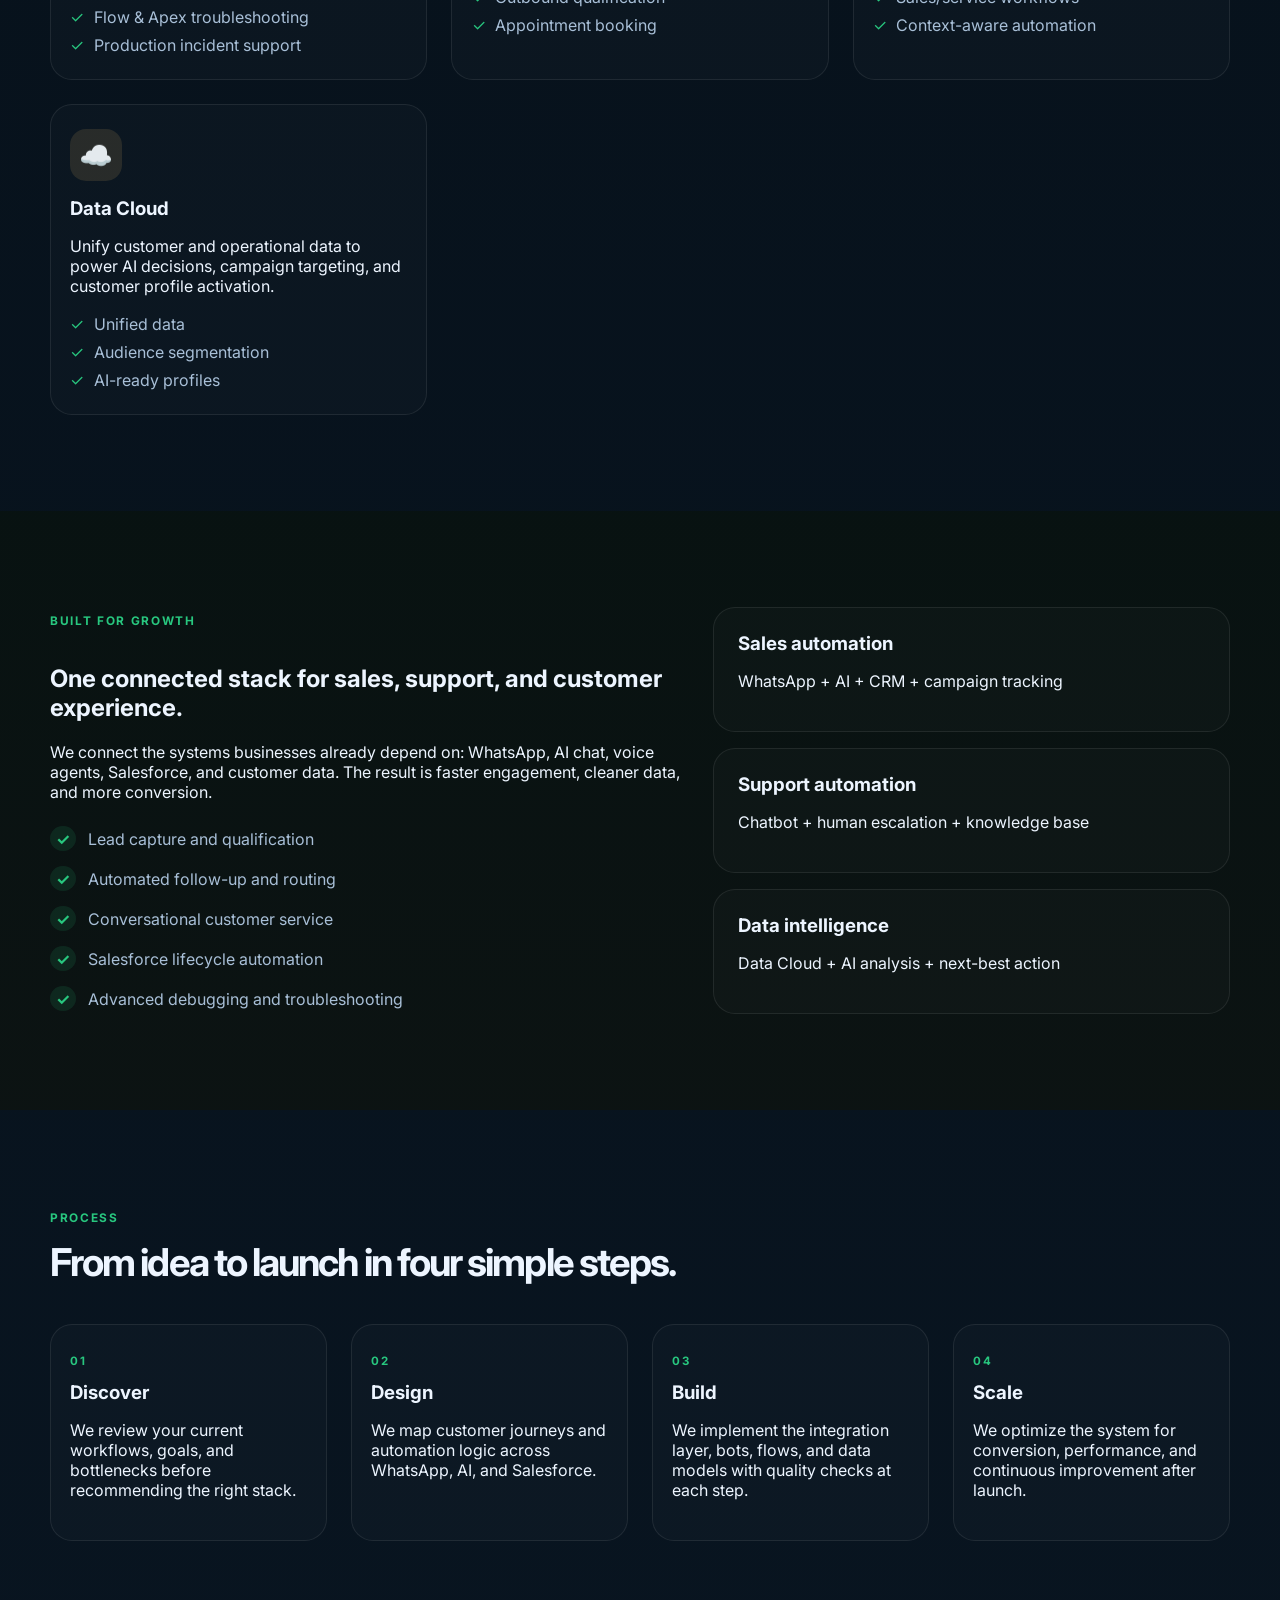
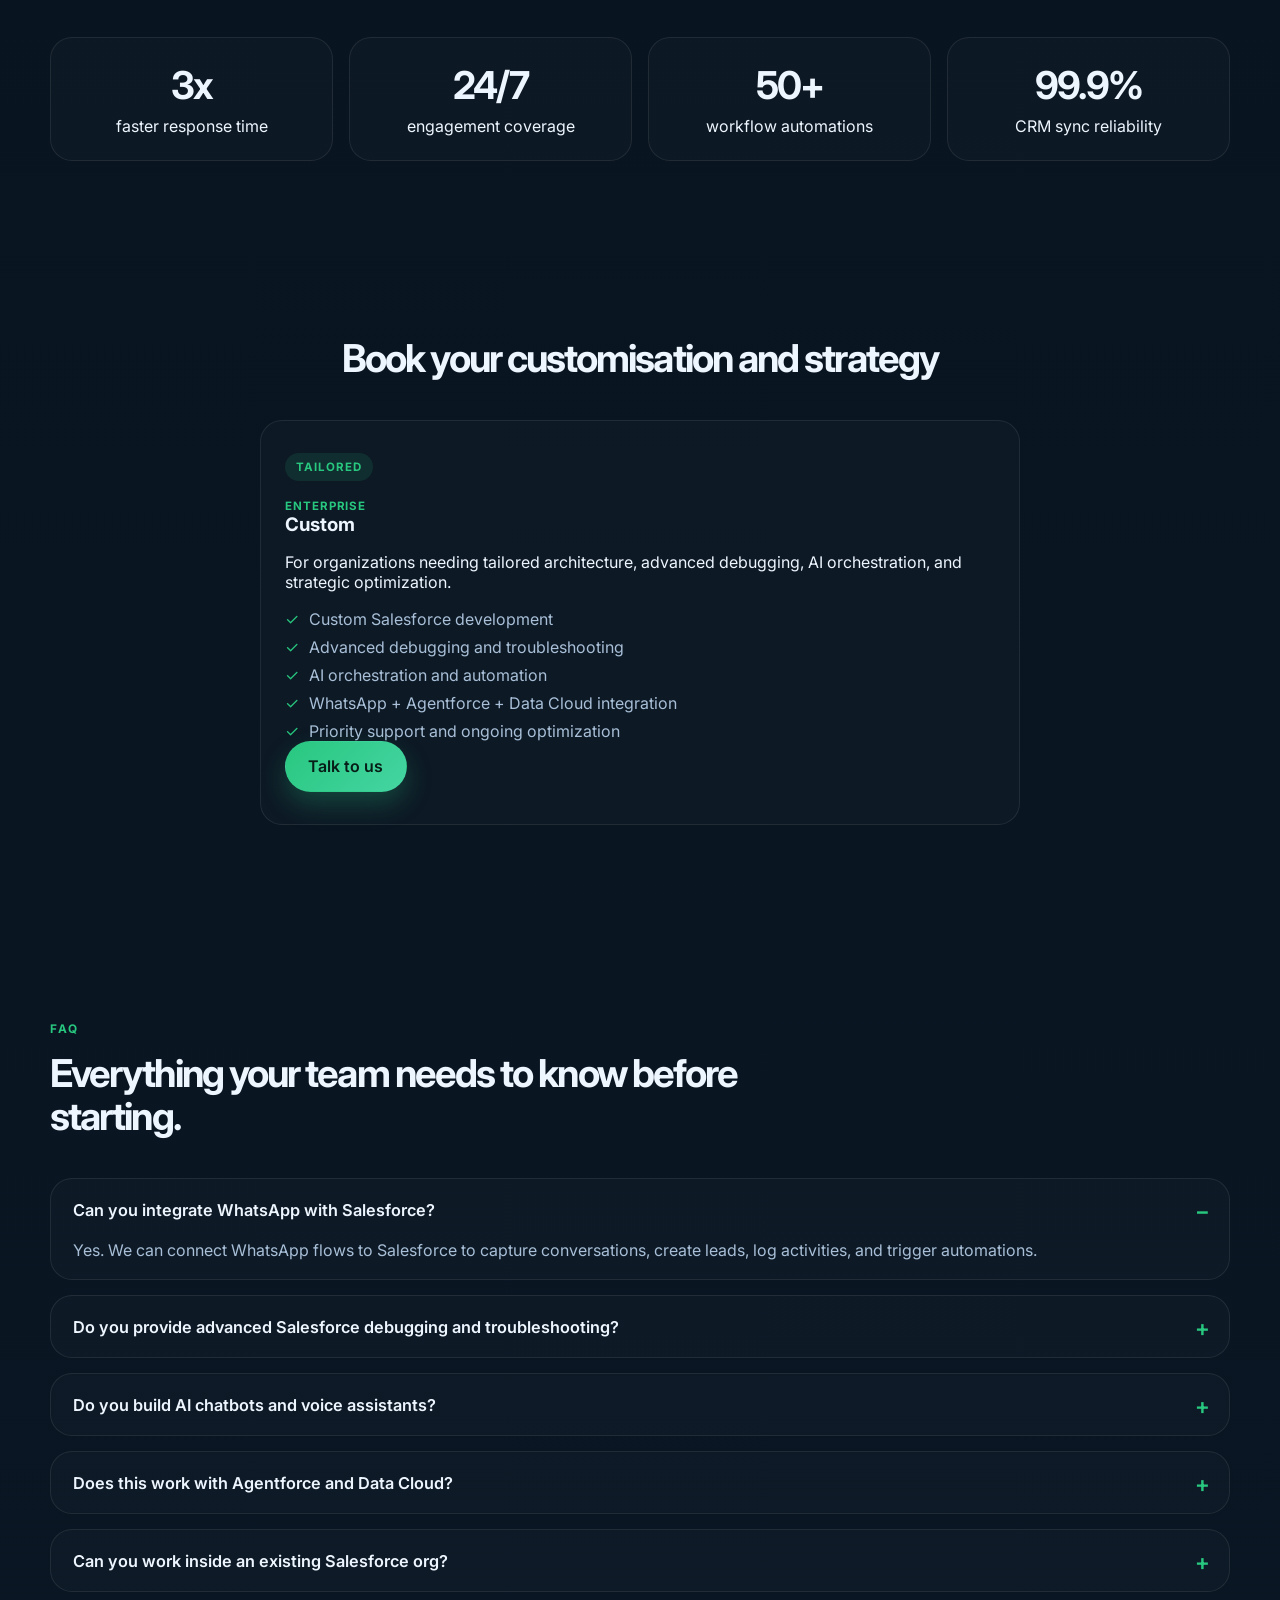
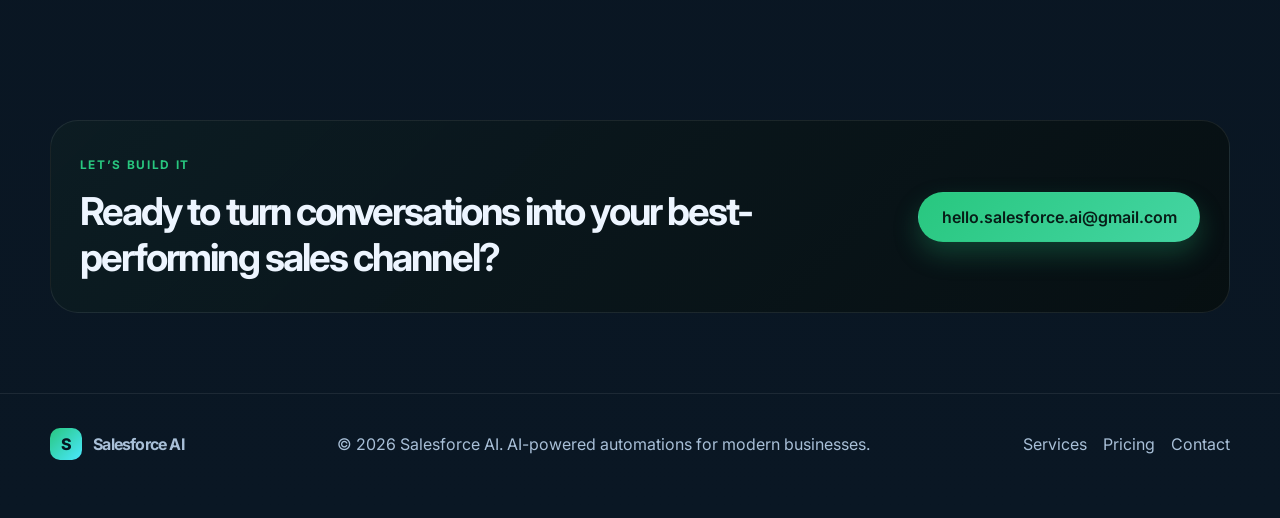
==== commit e0bff0da: "Style Start project CTA as real modal buttons" ====
--- a/index.html
+++ b/index.html
@@ -37,7 +37,7 @@
             <span class="theme-toggle-icon">☀️</span>
           </button>
           <a href="#contact" class="btn btn-ghost">Contact us</a>
-          <a href="#contact" class="btn btn-primary" data-open-modal="projectModal">Start project</a>
+          <button type="button" class="btn btn-primary" data-open-modal="projectModal">Start project</button>
         </div>
 
         <button class="menu-toggle" aria-label="Toggle menu" aria-expanded="false">
@@ -60,7 +60,7 @@
             </p>
 
             <div class="hero-actions">
-              <a href="#contact" class="btn btn-primary" data-open-modal="projectModal">Get started</a>
+              <button type="button" class="btn btn-primary" data-open-modal="projectModal">Get started</button>
               <a href="#services" class="btn btn-secondary">Explore services</a>
             </div>
 
--- a/styles.css
+++ b/styles.css
@@ -49,7 +49,7 @@
 }
 
 body.light-mode {
-  background: linear-gradient(180deg, #edf5f2 0%, #f6faf8 100%);
+  background: linear-gradient(180deg, #f7f4ee 0%, #f1efe8 100%);
 }
 
 img { max-width: 100%; display: block; }
@@ -155,6 +155,13 @@
   font-weight: 600;
   transition: transform 0.2s ease, box-shadow 0.2s ease;
   border: 1px solid transparent;
+  cursor: pointer;
+  font-family: inherit;
+}
+
+button.btn {
+  appearance: none;
+  -webkit-appearance: none;
 }
 
 .btn:hover { transform: translateY(-2px); }
@@ -189,10 +196,30 @@
 body.light-mode .metric-box,
 body.light-mode .workflow-card,
 body.light-mode .floating-note,
-body.light-mode .cta-box {
-  background: rgba(255, 255, 255, 0.8);
+body.light-mode .cta-box,
+body.light-mode .modal-panel {
+  background: rgba(255, 255, 255, 0.98);
   border-color: rgba(19, 35, 29, 0.08);
   box-shadow: var(--shadow);
+}
+
+body.light-mode .dark-surface,
+body.light-mode .logo-strip,
+body.light-mode .site-footer,
+body.light-mode .modal-backdrop {
+  background: rgba(255, 255, 255, 0.74);
+}
+
+body.light-mode .logo-row span {
+  color: rgba(19, 35, 29, 0.7);
+}
+
+body.light-mode .project-form input,
+body.light-mode .project-form select,
+body.light-mode .project-form textarea {
+  background: rgba(255, 255, 255, 0.82);
+  border-color: rgba(19, 35, 29, 0.1);
+  color: var(--text);
 }
 
 body.light-mode .main-nav,
@@ -206,8 +233,20 @@
 body.light-mode .lead,
 body.light-mode .section-heading h2,
 body.light-mode .stat-box span,
-body.light-mode .site-footer p {
+body.light-mode .site-footer p,
+body.light-mode .project-form label,
+body.light-mode .project-form textarea,
+body.light-mode .project-form input,
+body.light-mode .project-form select {
   color: var(--text);
+}
+
+body.light-mode .site-footer {
+  background: rgba(255, 255, 255, 0.78);
+}
+
+body.light-mode .modal-backdrop {
+  background: rgba(17, 33, 27, 0.18);
 }
 
 .menu-toggle {
@@ -711,8 +750,14 @@
 
 .faq-answer {
   max-height: 0;
+  opacity: 0;
   overflow: hidden;
-  transition: max-height 0.25s ease;
+  transition: max-height 0.3s ease, opacity 0.2s ease;
+}
+
+.faq-item.active .faq-answer {
+  max-height: 260px;
+  opacity: 1;
 }
 
 .faq-answer p {
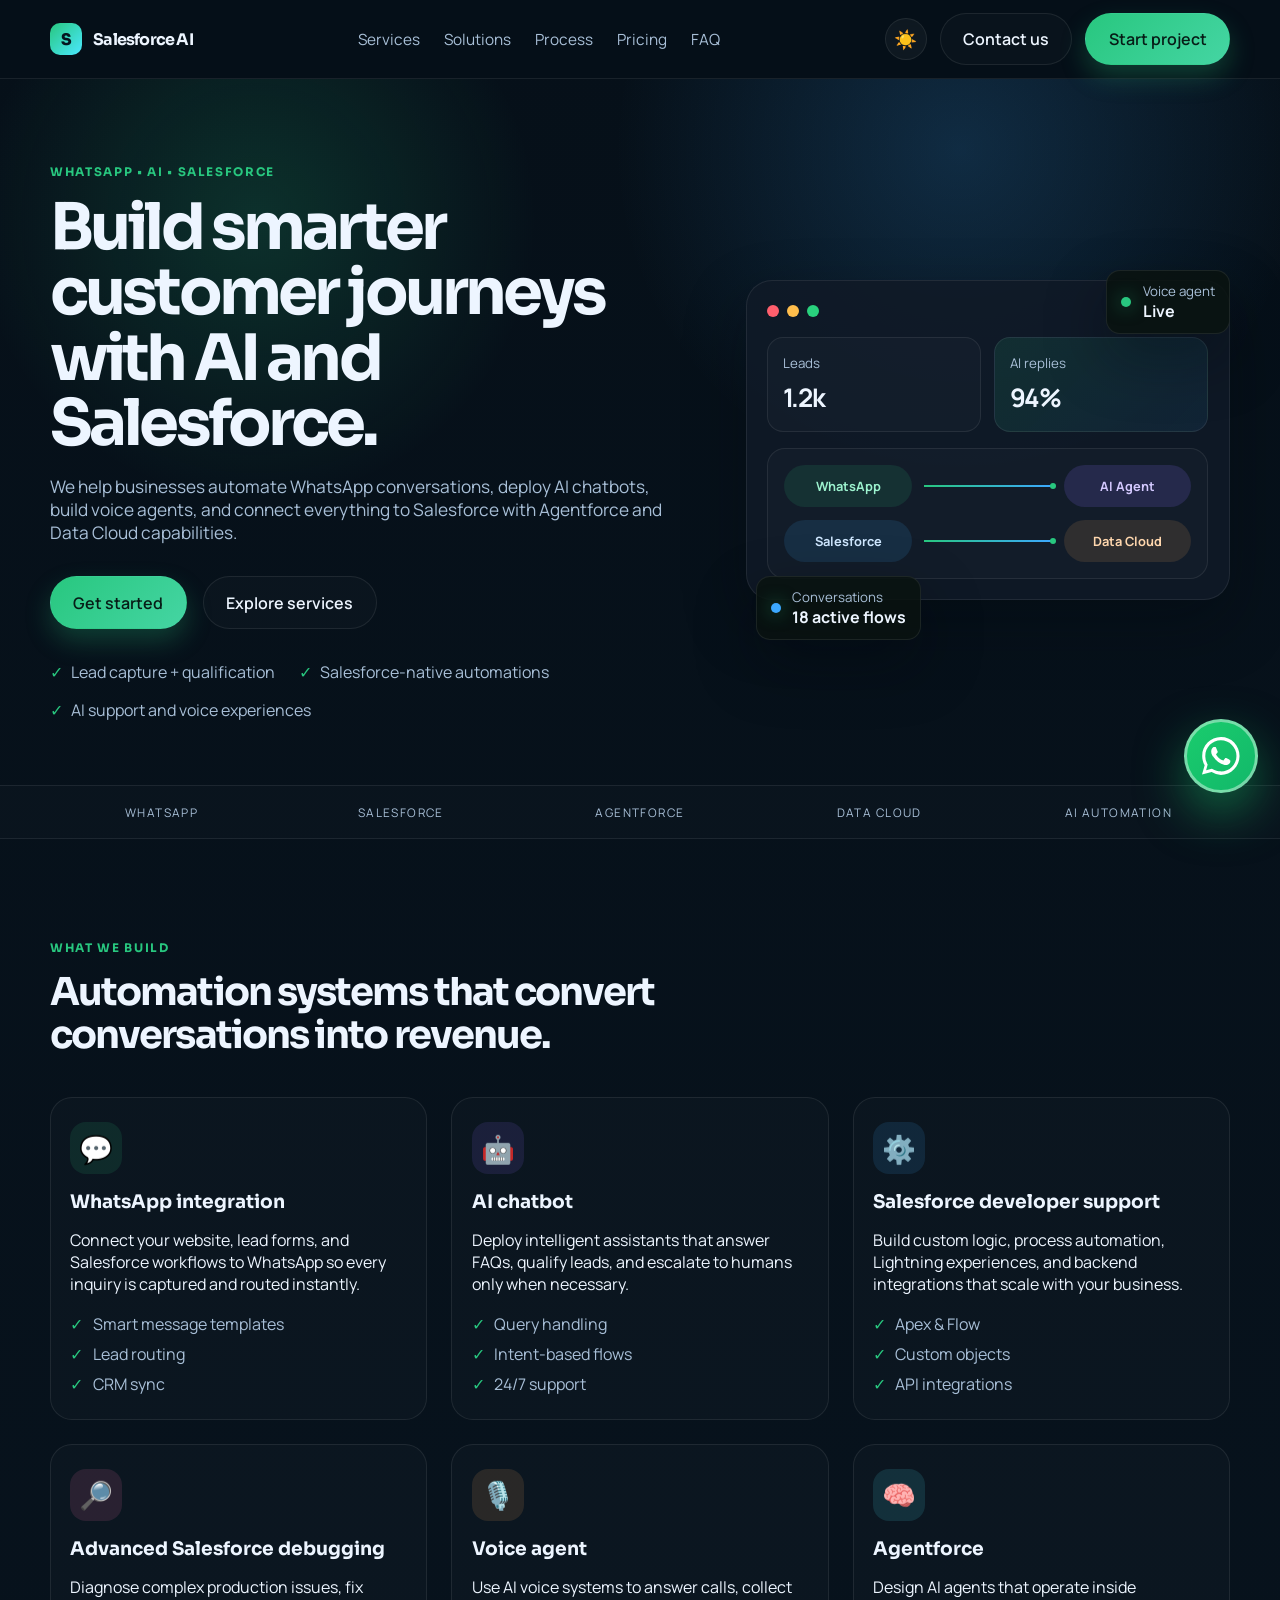
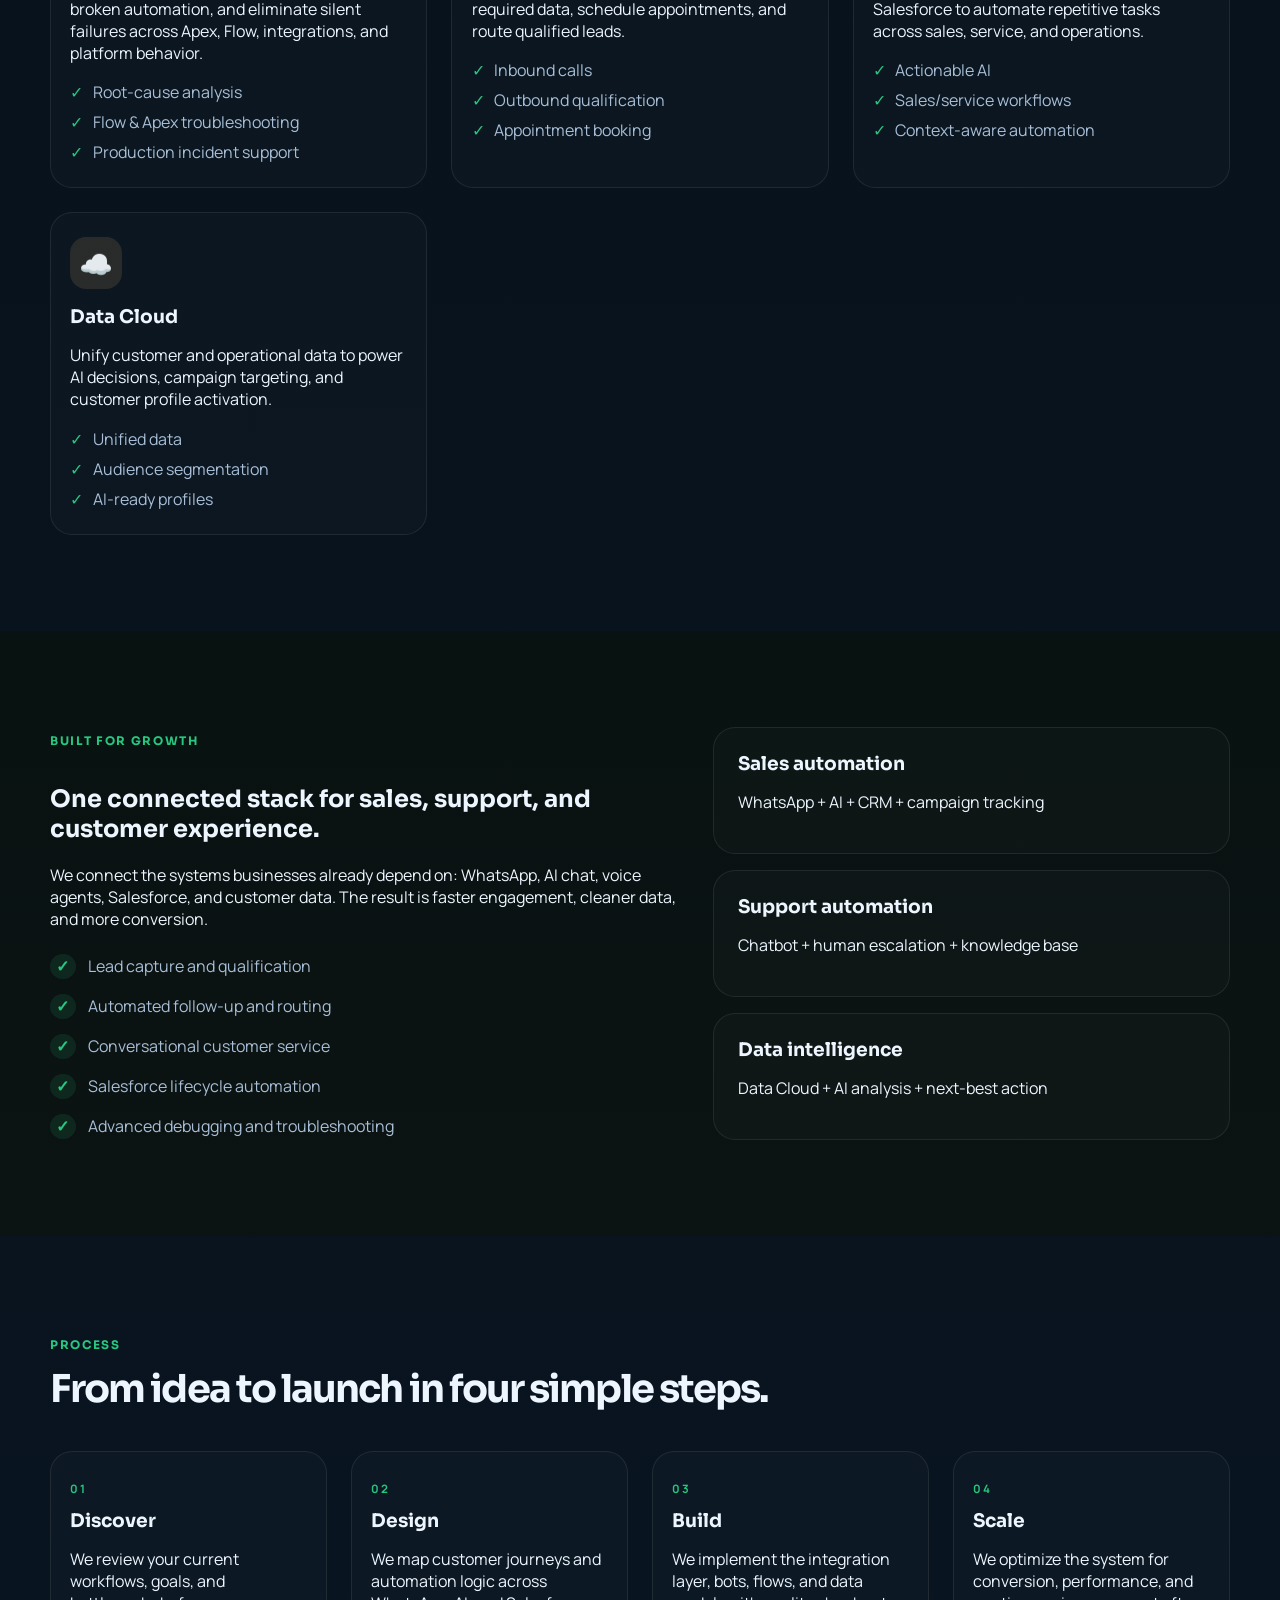
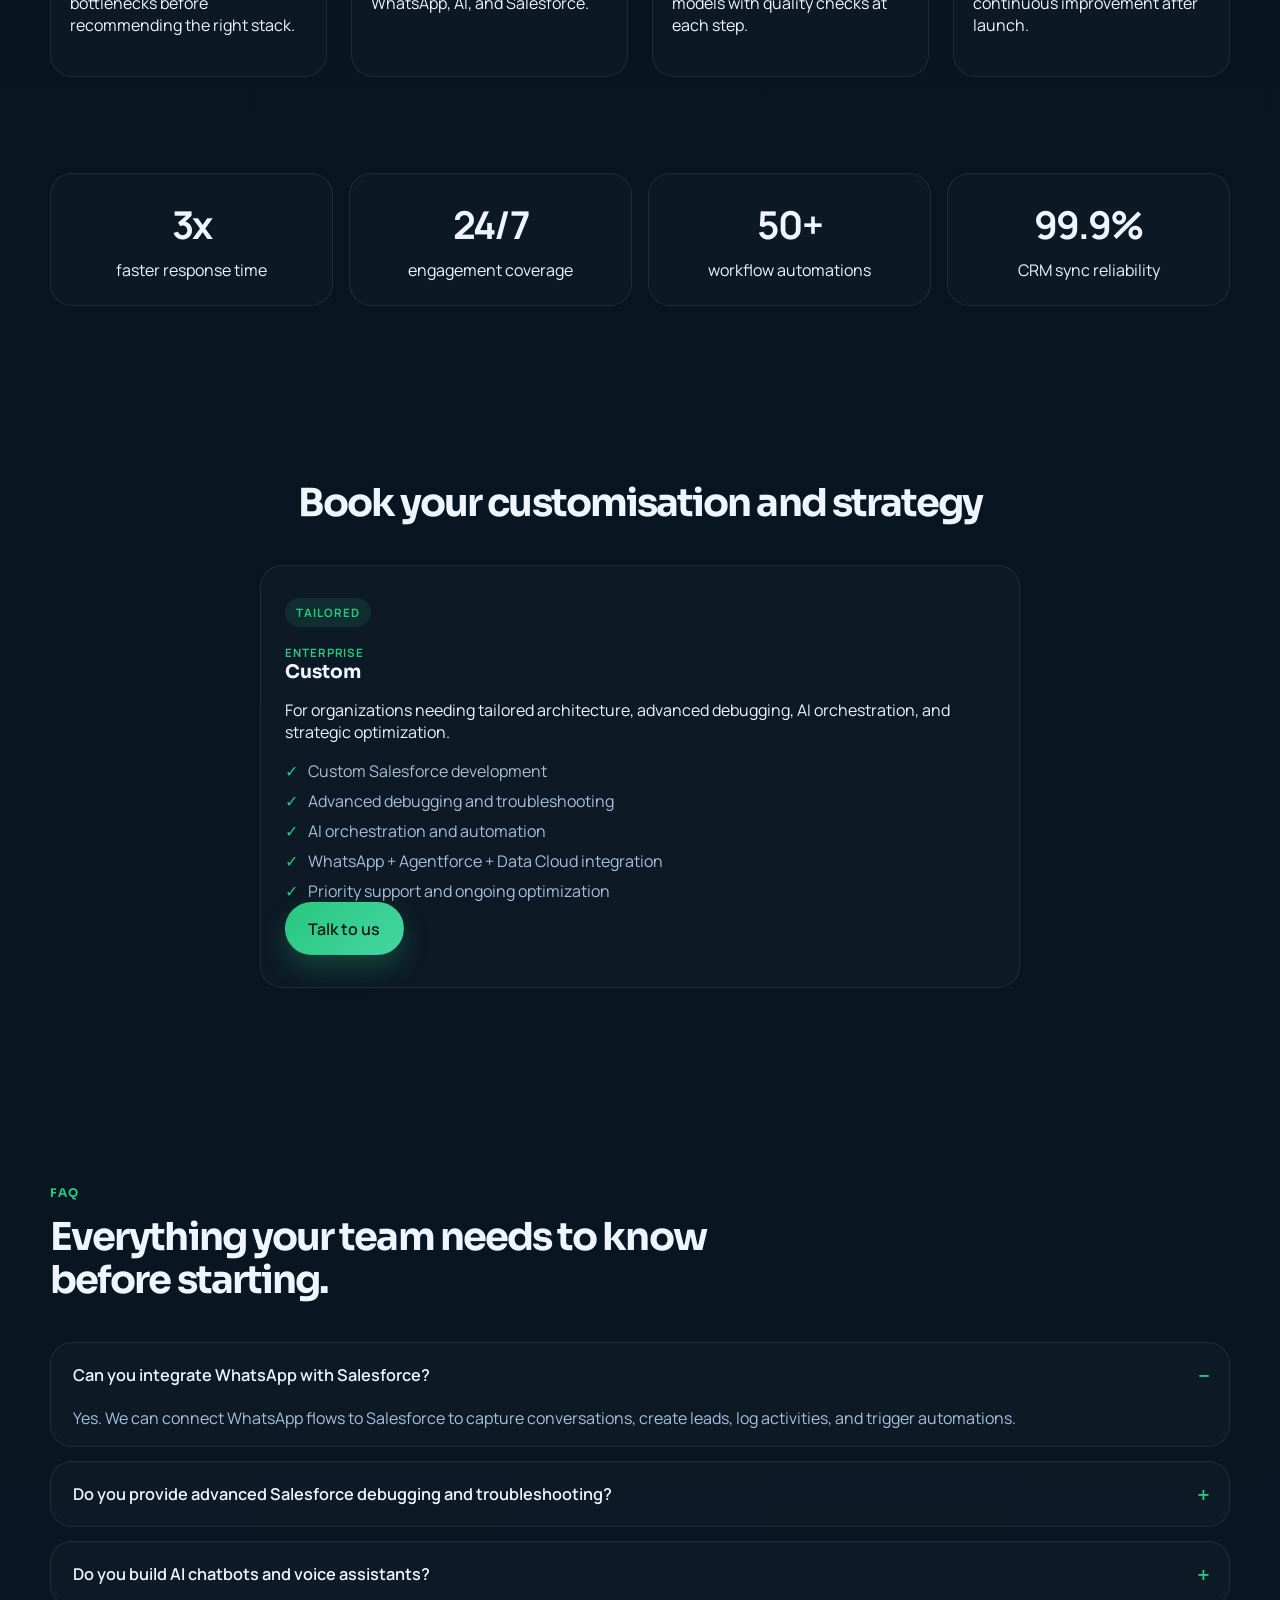
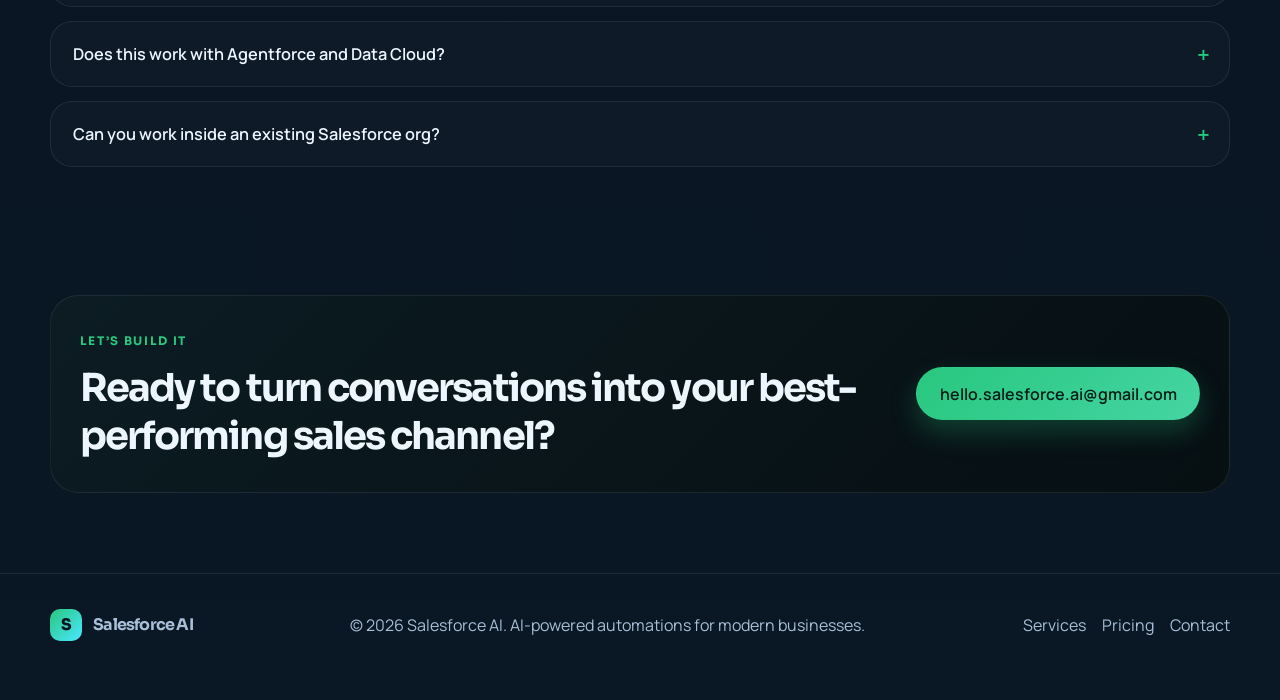
==== commit 0f170241: "Refresh site typography with premium font pairing" ====
--- a/index.html
+++ b/index.html
@@ -11,7 +11,7 @@
     <link rel="preconnect" href="https://fonts.googleapis.com" />
     <link rel="preconnect" href="https://fonts.gstatic.com" crossorigin />
     <link
-      href="https://fonts.googleapis.com/css2?family=Inter:wght@400;500;600;700;800;900&display=swap"
+      href="https://fonts.googleapis.com/css2?family=Manrope:wght@400;500;600;700;800&family=Sora:wght@400;500;600;700;800&display=swap"
       rel="stylesheet"
     />
     <link rel="stylesheet" href="styles.css" />
--- a/styles.css
+++ b/styles.css
@@ -42,10 +42,14 @@
 
 body {
   margin: 0;
-  font-family: "Inter", sans-serif;
+  font-family: "Manrope", "Segoe UI", sans-serif;
   background: linear-gradient(180deg, #061019 0%, #0a1724 100%);
   color: var(--text);
   transition: background 0.25s ease, color 0.25s ease;
+}
+
+h1, h2, h3, h4, .brand, .eyebrow {
+  font-family: "Sora", "Manrope", sans-serif;
 }
 
 body.light-mode {
@@ -910,19 +914,26 @@
 .scroll-top {
   position: fixed;
   right: 1.4rem;
-  bottom: 5.5rem;
-  width: 3rem;
-  height: 3rem;
-  border: 1px solid var(--border);
-  background: rgba(255,255,255,0.04); 
+  bottom: 1.2rem;
+  width: 4.6rem;
+  height: 4.6rem;
+  border: 1px solid rgba(255, 255, 255, 0.28);
+  background: linear-gradient(135deg, rgba(255,255,255,0.18), rgba(255,255,255,0.08));
   color: var(--text);
   border-radius: 50%;
   cursor: pointer;
   opacity: 0;
   transform: translateY(12px);
   visibility: hidden;
-  transition: opacity 0.2s ease, transform 0.2s ease, visibility 0.2s ease;
+  transition: opacity 0.2s ease, transform 0.2s ease, visibility 0.2s ease, box-shadow 0.2s ease, border-color 0.2s ease;
   z-index: 25;
+  box-shadow: 0 12px 28px rgba(10, 18, 25, 0.22), 0 0 0 1px rgba(255,255,255,0.08), 0 0 24px rgba(80, 176, 255, 0.18);
+}
+
+body.light-mode .scroll-top {
+  background: linear-gradient(135deg, rgba(255,255,255,0.9), rgba(242, 248, 250, 0.8));
+  border-color: rgba(14, 39, 58, 0.12);
+  box-shadow: 0 14px 32px rgba(17, 33, 27, 0.12), 0 0 0 1px rgba(255,255,255,0.7), 0 0 24px rgba(45, 125, 214, 0.18);
 }
 
 .scroll-top.visible {
@@ -931,24 +942,55 @@
   visibility: visible;
 }
 
+.scroll-top:hover {
+  transform: translateY(-2px) scale(1.06);
+  border-color: rgba(60, 168, 255, 0.55);
+  box-shadow: 0 16px 36px rgba(10, 18, 25, 0.28), 0 0 0 1px rgba(255,255,255,0.18), 0 0 28px rgba(80, 176, 255, 0.28);
+}
+
 .whatsapp-float {
   position: fixed;
   right: 1.4rem;
-  bottom: 1.2rem;
-  width: 3.4rem;
-  height: 3.4rem;
+  bottom: 6.7rem;
+  width: 4.6rem;
+  height: 4.6rem;
   display: grid;
   place-items: center;
   border-radius: 50%;
   background: linear-gradient(135deg, #1acc6d, #12b86a);
-  box-shadow: 0 18px 40px rgba(22, 174, 96, 0.38);
+  box-shadow: 0 20px 48px rgba(22, 174, 96, 0.52);
   z-index: 30;
+  border: 3px solid rgba(255, 255, 255, 0.42);
+  transition: transform 0.2s ease, box-shadow 0.2s ease;
+  animation: whatsappPulse 2.2s ease-in-out infinite;
+}
+
+.whatsapp-float:hover {
+  transform: translateY(-2px) scale(1.08);
+  box-shadow: 0 24px 56px rgba(22, 174, 96, 0.62);
 }
 
 .whatsapp-float svg {
-  width: 1.6rem;
-  height: 1.6rem;
+  width: 2.35rem;
+  height: 2.35rem;
   fill: white;
+}
+
+@keyframes whatsappPulse {
+  0%, 100% {
+    box-shadow: 0 20px 48px rgba(22, 174, 96, 0.52);
+  }
+  50% {
+    box-shadow: 0 22px 56px rgba(22, 174, 96, 0.75);
+  }
+}
+
+@media (prefers-reduced-motion: reduce) {
+  .whatsapp-float,
+  .scroll-top {
+    animation: none;
+    transition: none;
+  }
 }
 
 @media (max-width: 900px) {
@@ -1014,4 +1056,19 @@
   .hero-actions {
     display: grid;
   }
-}
+
+  .scroll-top {
+    right: 1rem;
+    bottom: 1rem;
+    width: 4.4rem;
+    height: 4.4rem;
+  }
+
+  .whatsapp-float {
+    right: 1rem;
+    bottom: 6.4rem;
+    width: 4.4rem;
+    height: 4.4rem;
+    border-width: 3px;
+  }
+}
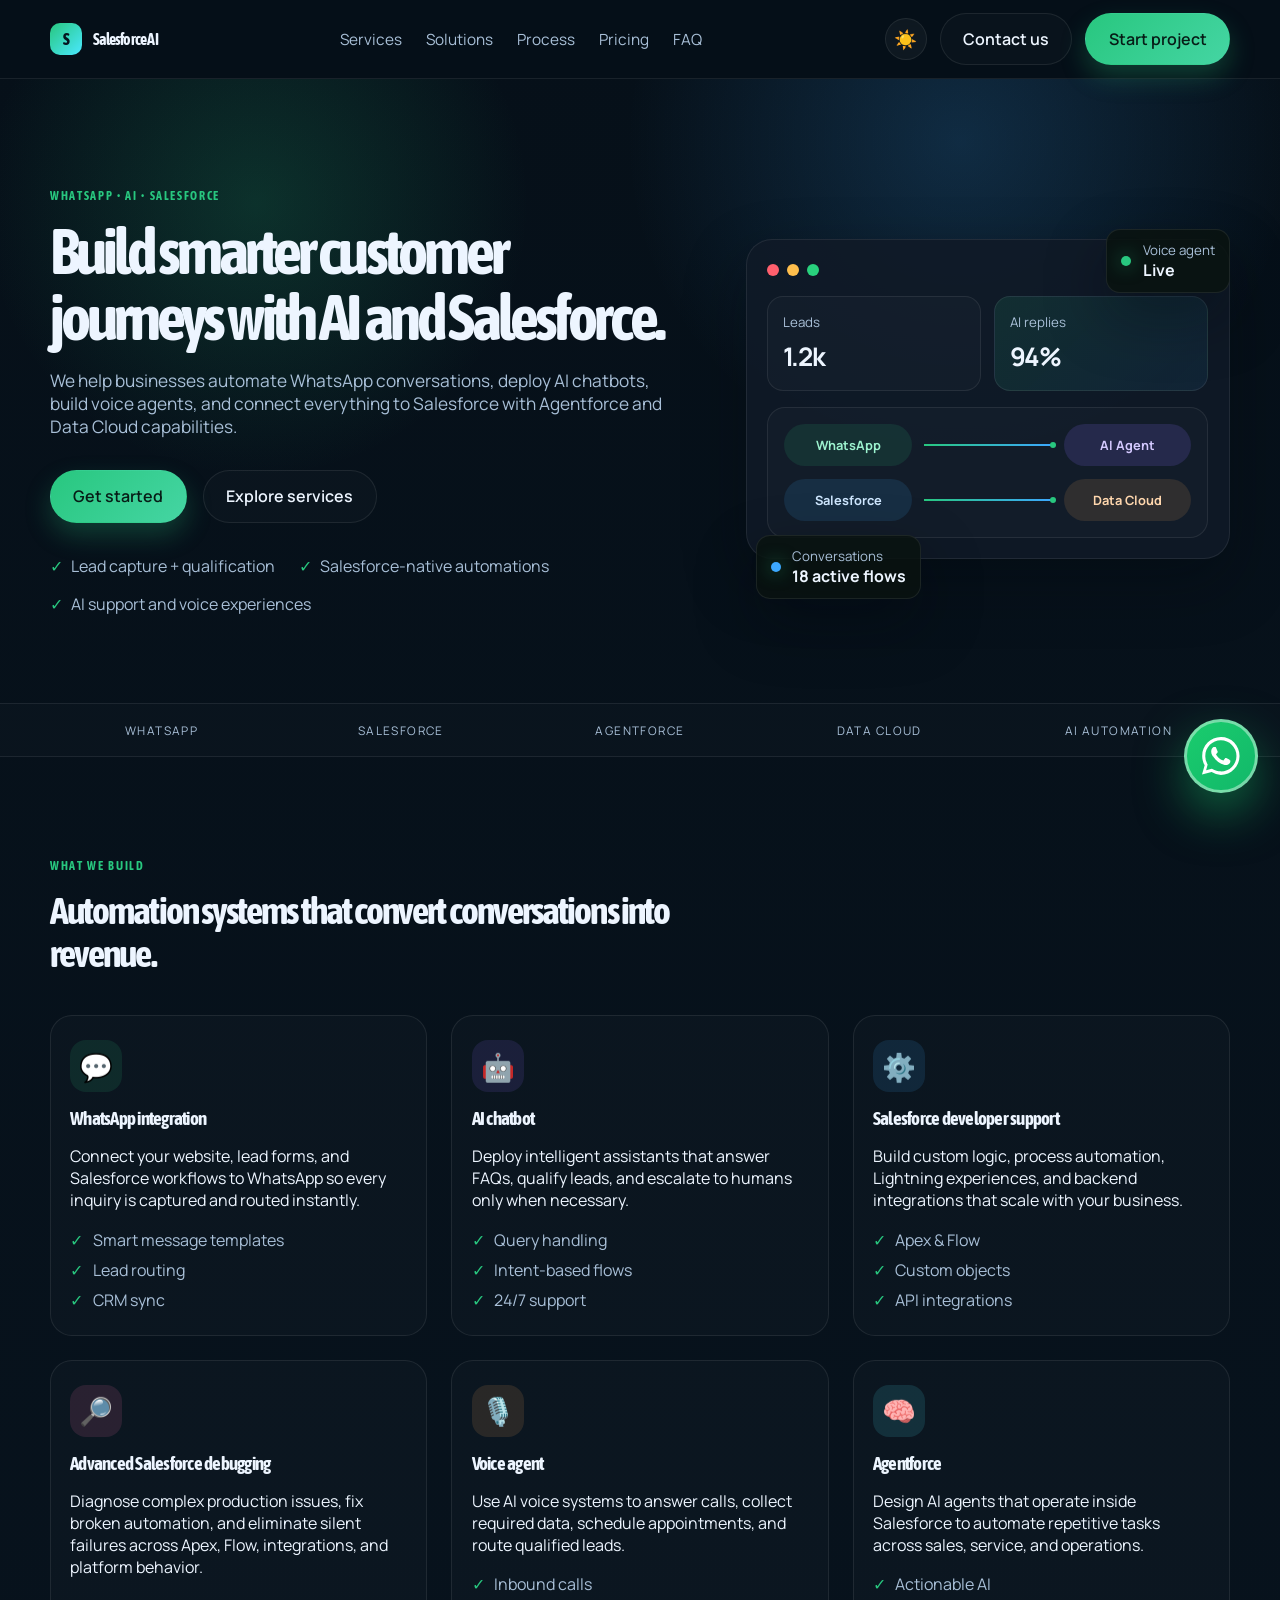
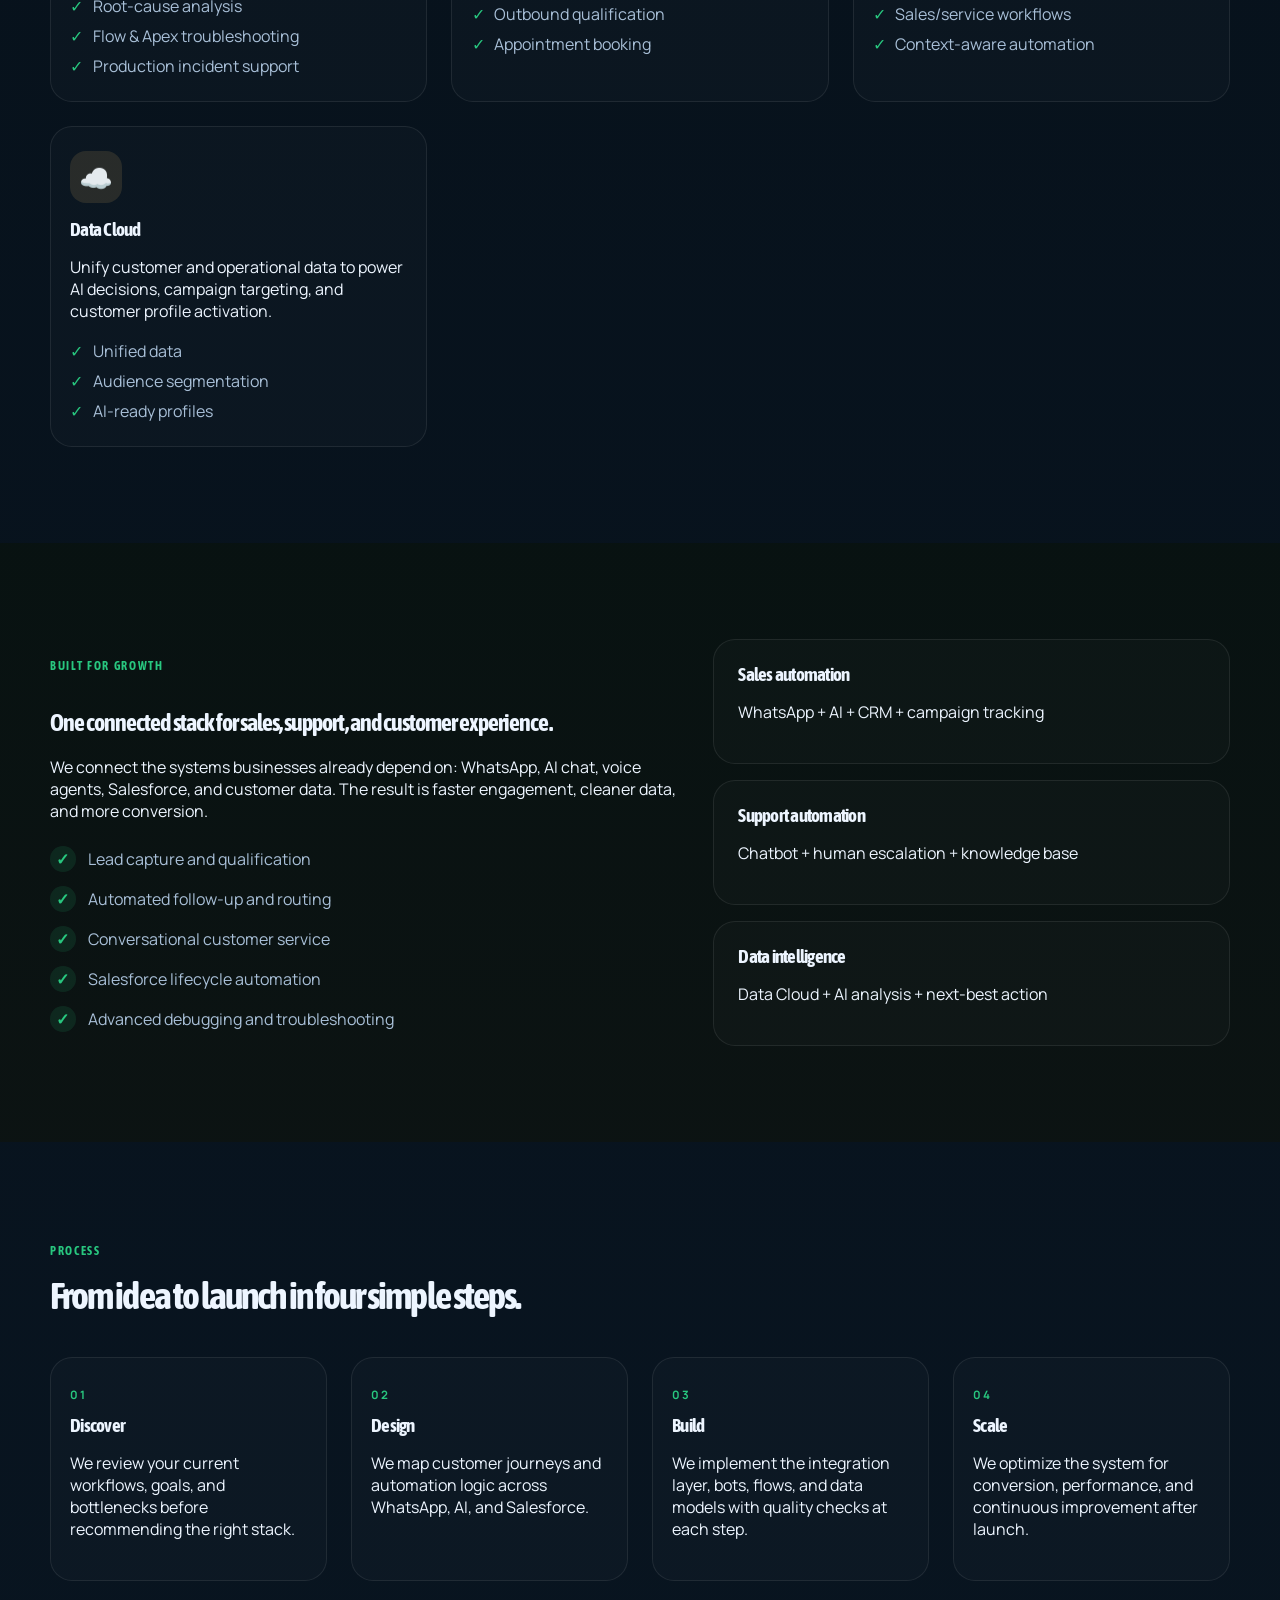
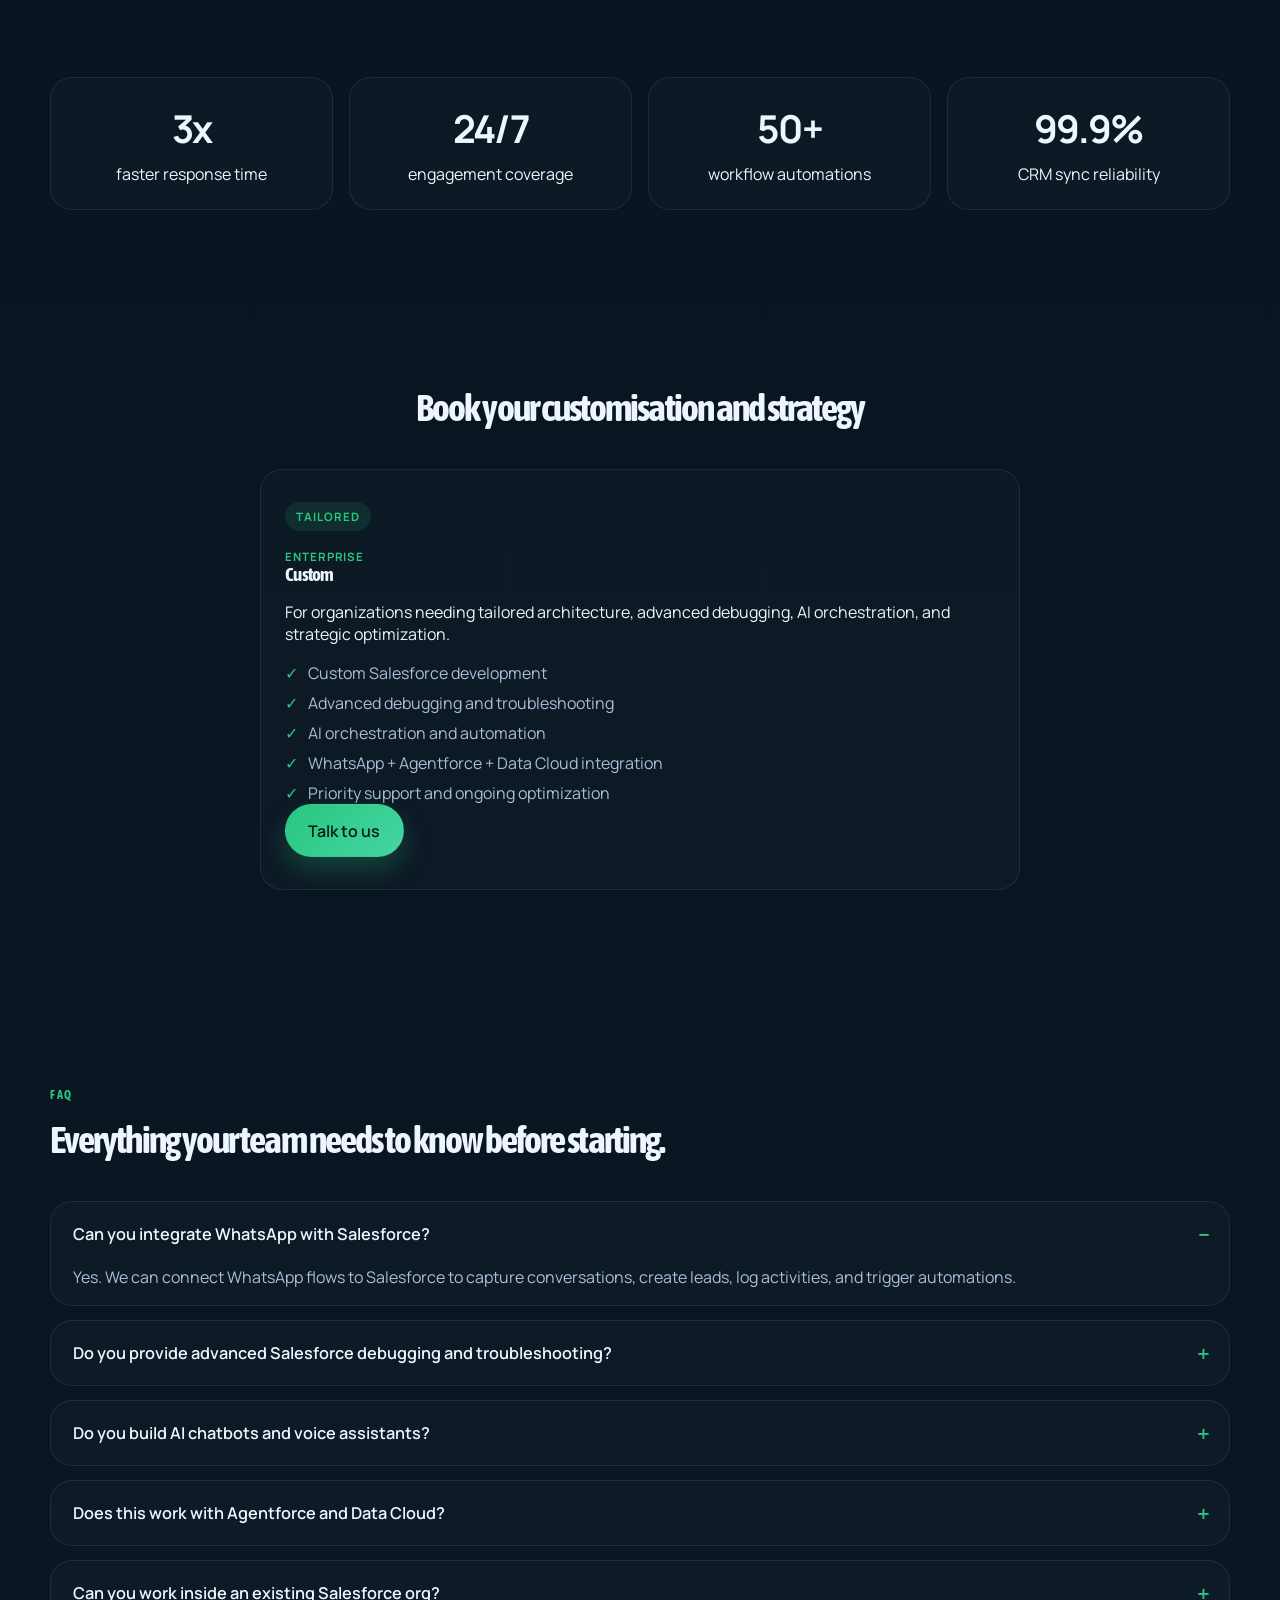
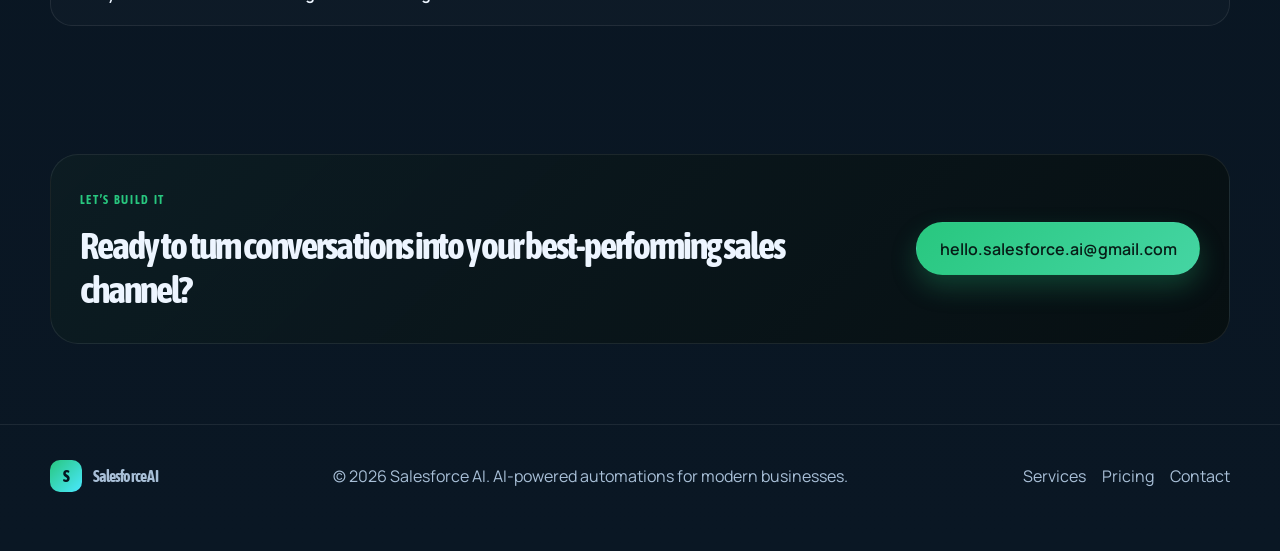
==== commit 3e3fdb05: "Switch headings to Asap Condensed" ====
--- a/index.html
+++ b/index.html
@@ -11,7 +11,7 @@
     <link rel="preconnect" href="https://fonts.googleapis.com" />
     <link rel="preconnect" href="https://fonts.gstatic.com" crossorigin />
     <link
-      href="https://fonts.googleapis.com/css2?family=Manrope:wght@400;500;600;700;800&family=Sora:wght@400;500;600;700;800&display=swap"
+      href="https://fonts.googleapis.com/css2?family=Asap+Condensed:wght@400;500;600;700;800;900&family=Manrope:wght@400;500;600;700;800&display=swap"
       rel="stylesheet"
     />
     <link rel="stylesheet" href="styles.css" />
--- a/styles.css
+++ b/styles.css
@@ -49,7 +49,8 @@
 }
 
 h1, h2, h3, h4, .brand, .eyebrow {
-  font-family: "Sora", "Manrope", sans-serif;
+  font-family: "Asap Condensed", "Manrope", sans-serif;
+  letter-spacing: -0.04em;
 }
 
 body.light-mode {
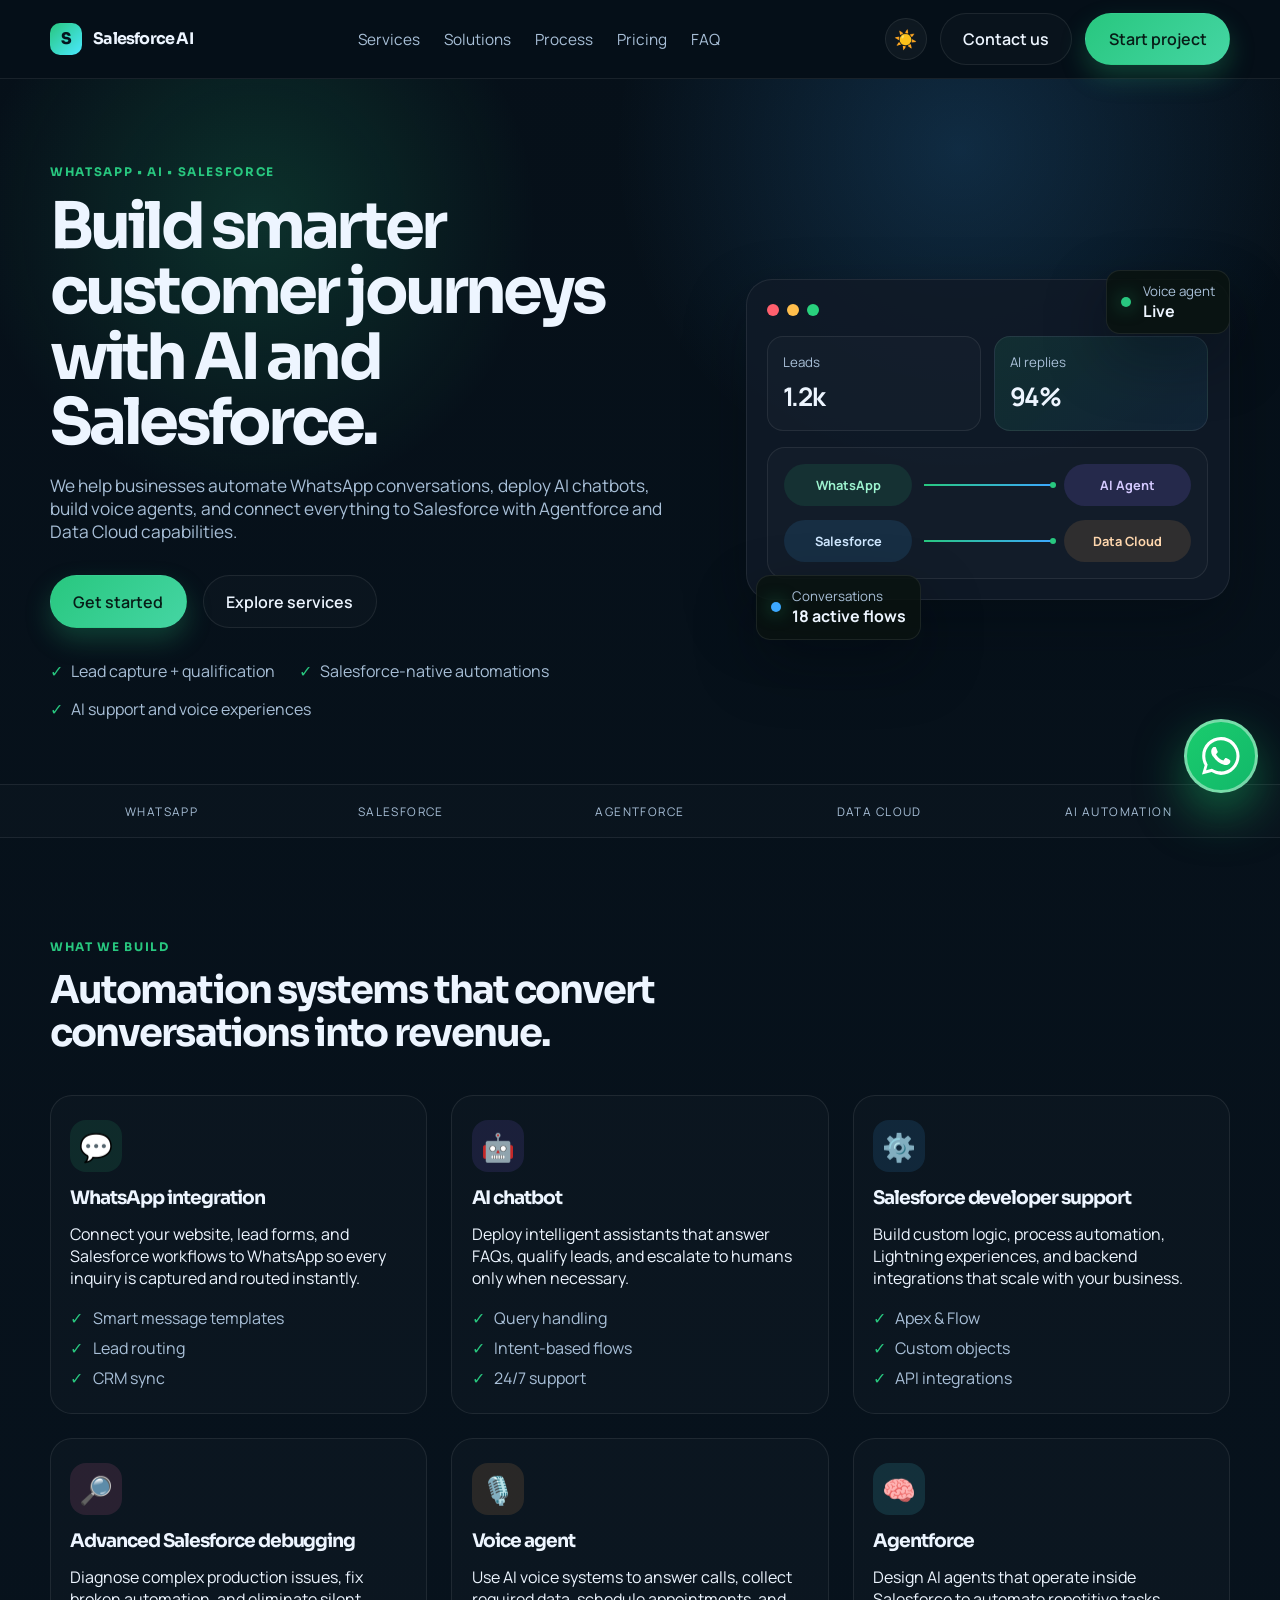
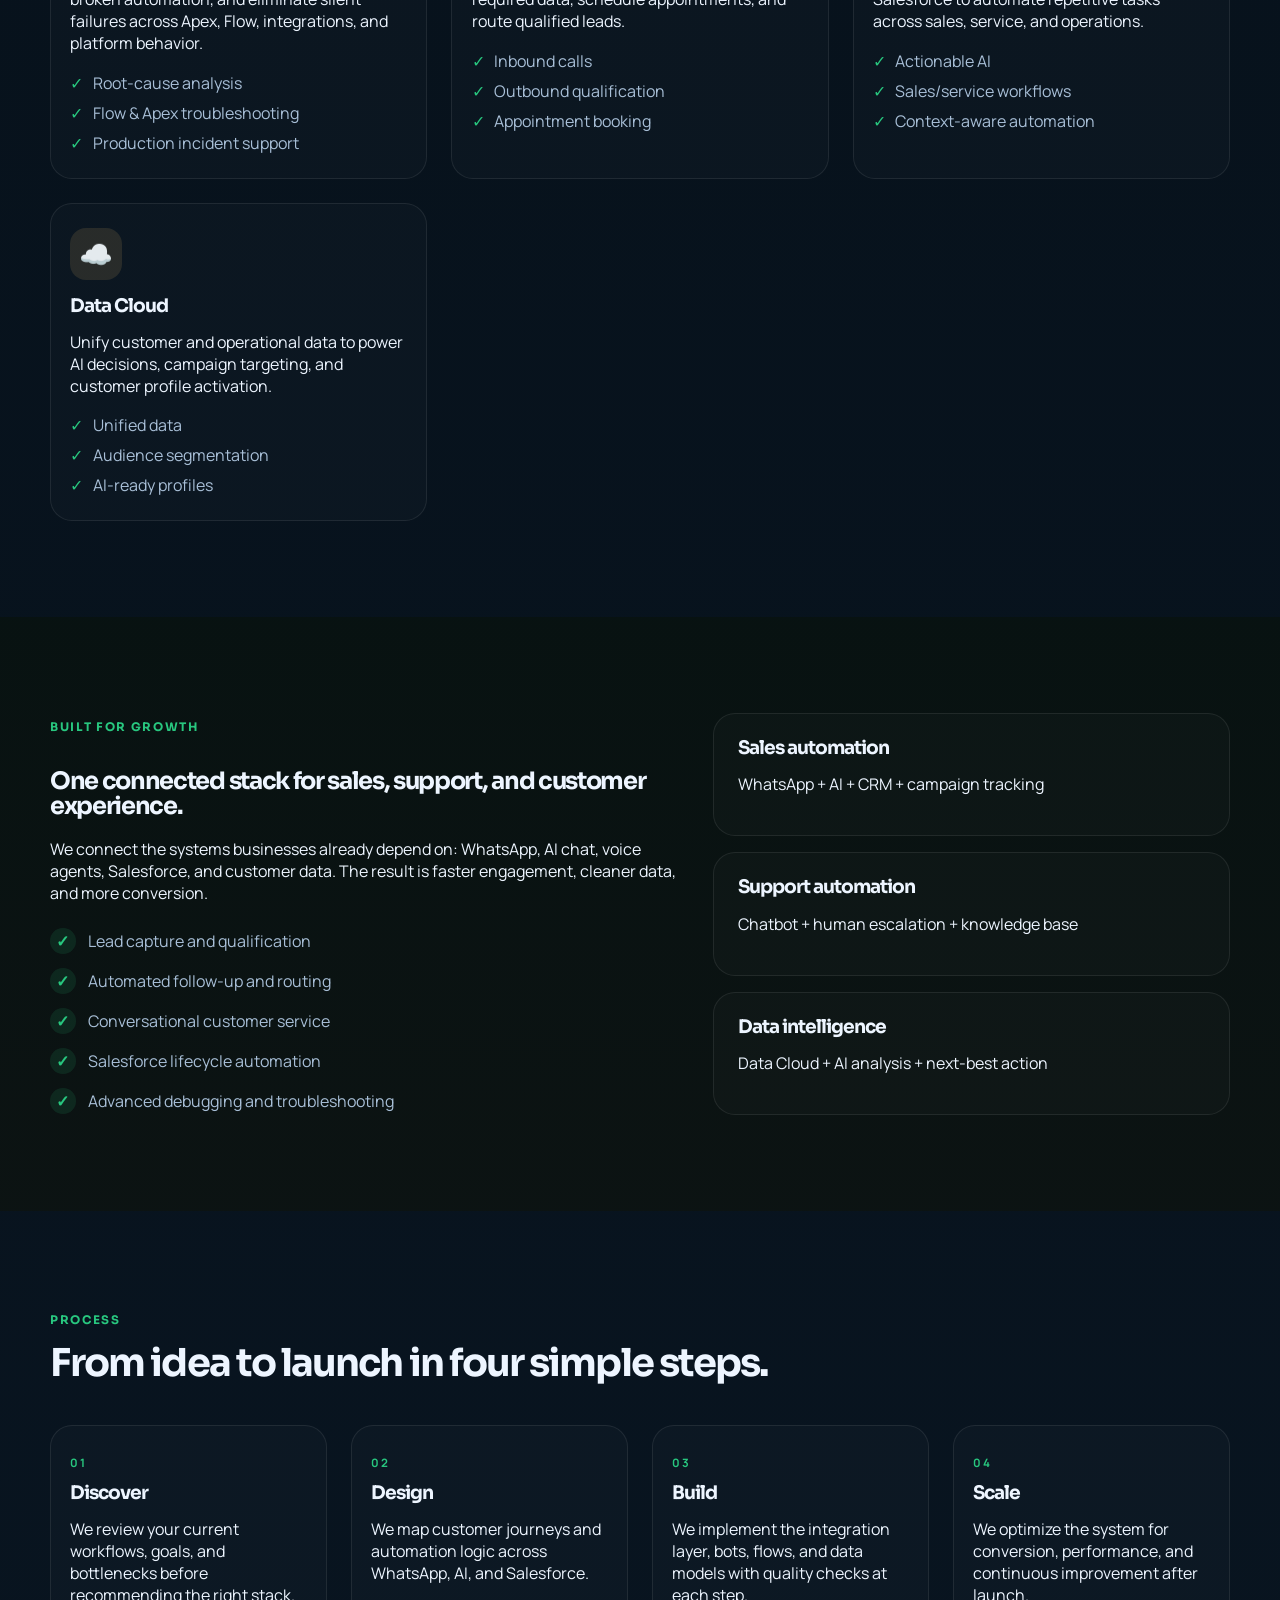
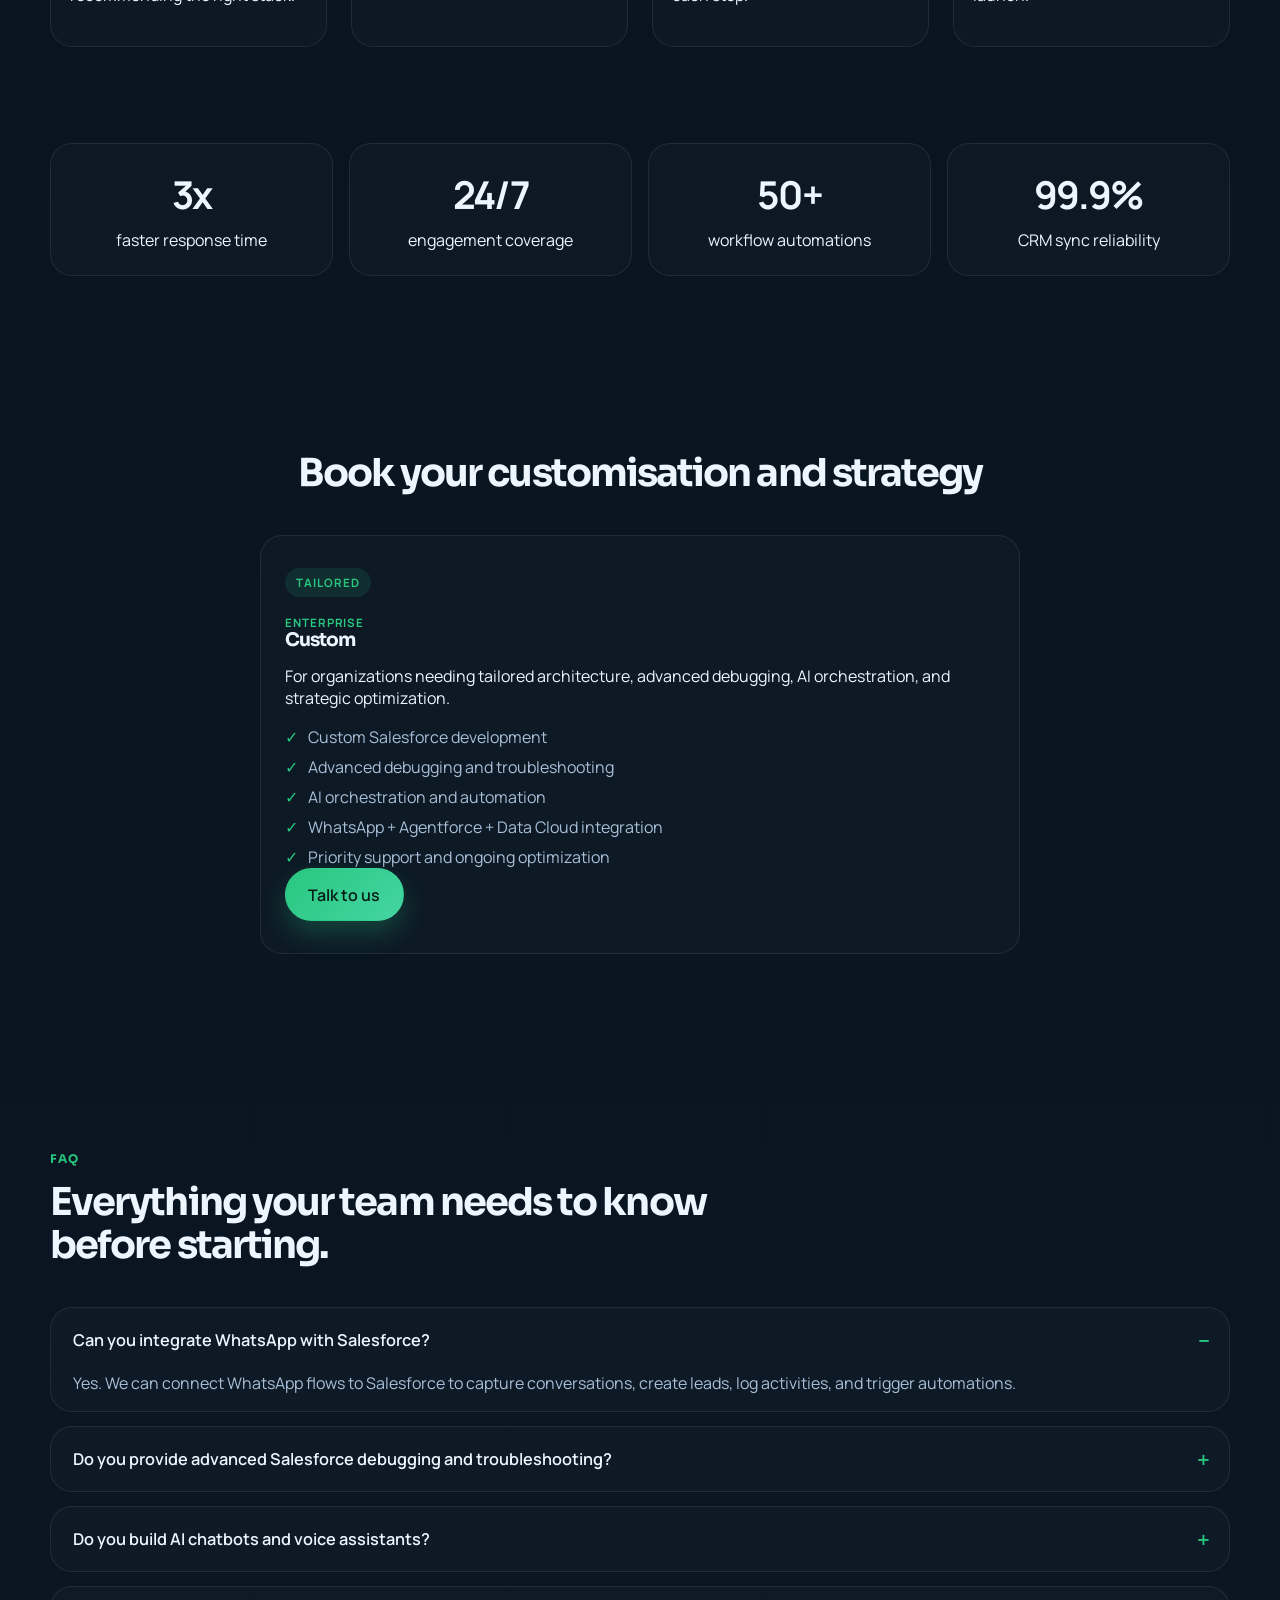
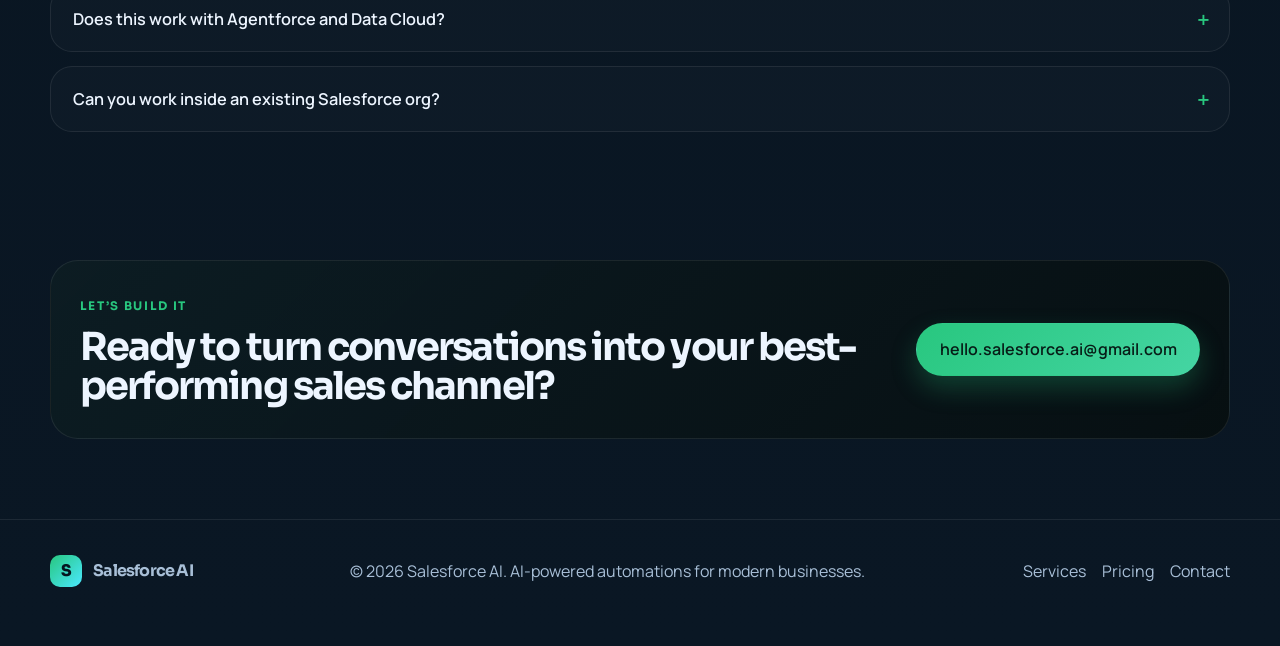
==== commit 05182bea: "Swap to Sora and Manrope for premium spacing" ====
--- a/index.html
+++ b/index.html
@@ -11,7 +11,7 @@
     <link rel="preconnect" href="https://fonts.googleapis.com" />
     <link rel="preconnect" href="https://fonts.gstatic.com" crossorigin />
     <link
-      href="https://fonts.googleapis.com/css2?family=Asap+Condensed:wght@400;500;600;700;800;900&family=Manrope:wght@400;500;600;700;800&display=swap"
+      href="https://fonts.googleapis.com/css2?family=Manrope:wght@400;500;600;700;800&family=Sora:wght@400;500;600;700;800&display=swap"
       rel="stylesheet"
     />
     <link rel="stylesheet" href="styles.css" />
--- a/styles.css
+++ b/styles.css
@@ -43,14 +43,18 @@
 body {
   margin: 0;
   font-family: "Manrope", "Segoe UI", sans-serif;
+  letter-spacing: 0;
   background: linear-gradient(180deg, #061019 0%, #0a1724 100%);
   color: var(--text);
   transition: background 0.25s ease, color 0.25s ease;
+  text-rendering: optimizeLegibility;
 }
 
 h1, h2, h3, h4, .brand, .eyebrow {
-  font-family: "Asap Condensed", "Manrope", sans-serif;
-  letter-spacing: -0.04em;
+  font-family: "Sora", "Manrope", sans-serif;
+  letter-spacing: -0.055em;
+  line-height: 1.02;
+  font-weight: 700;
 }
 
 body.light-mode {
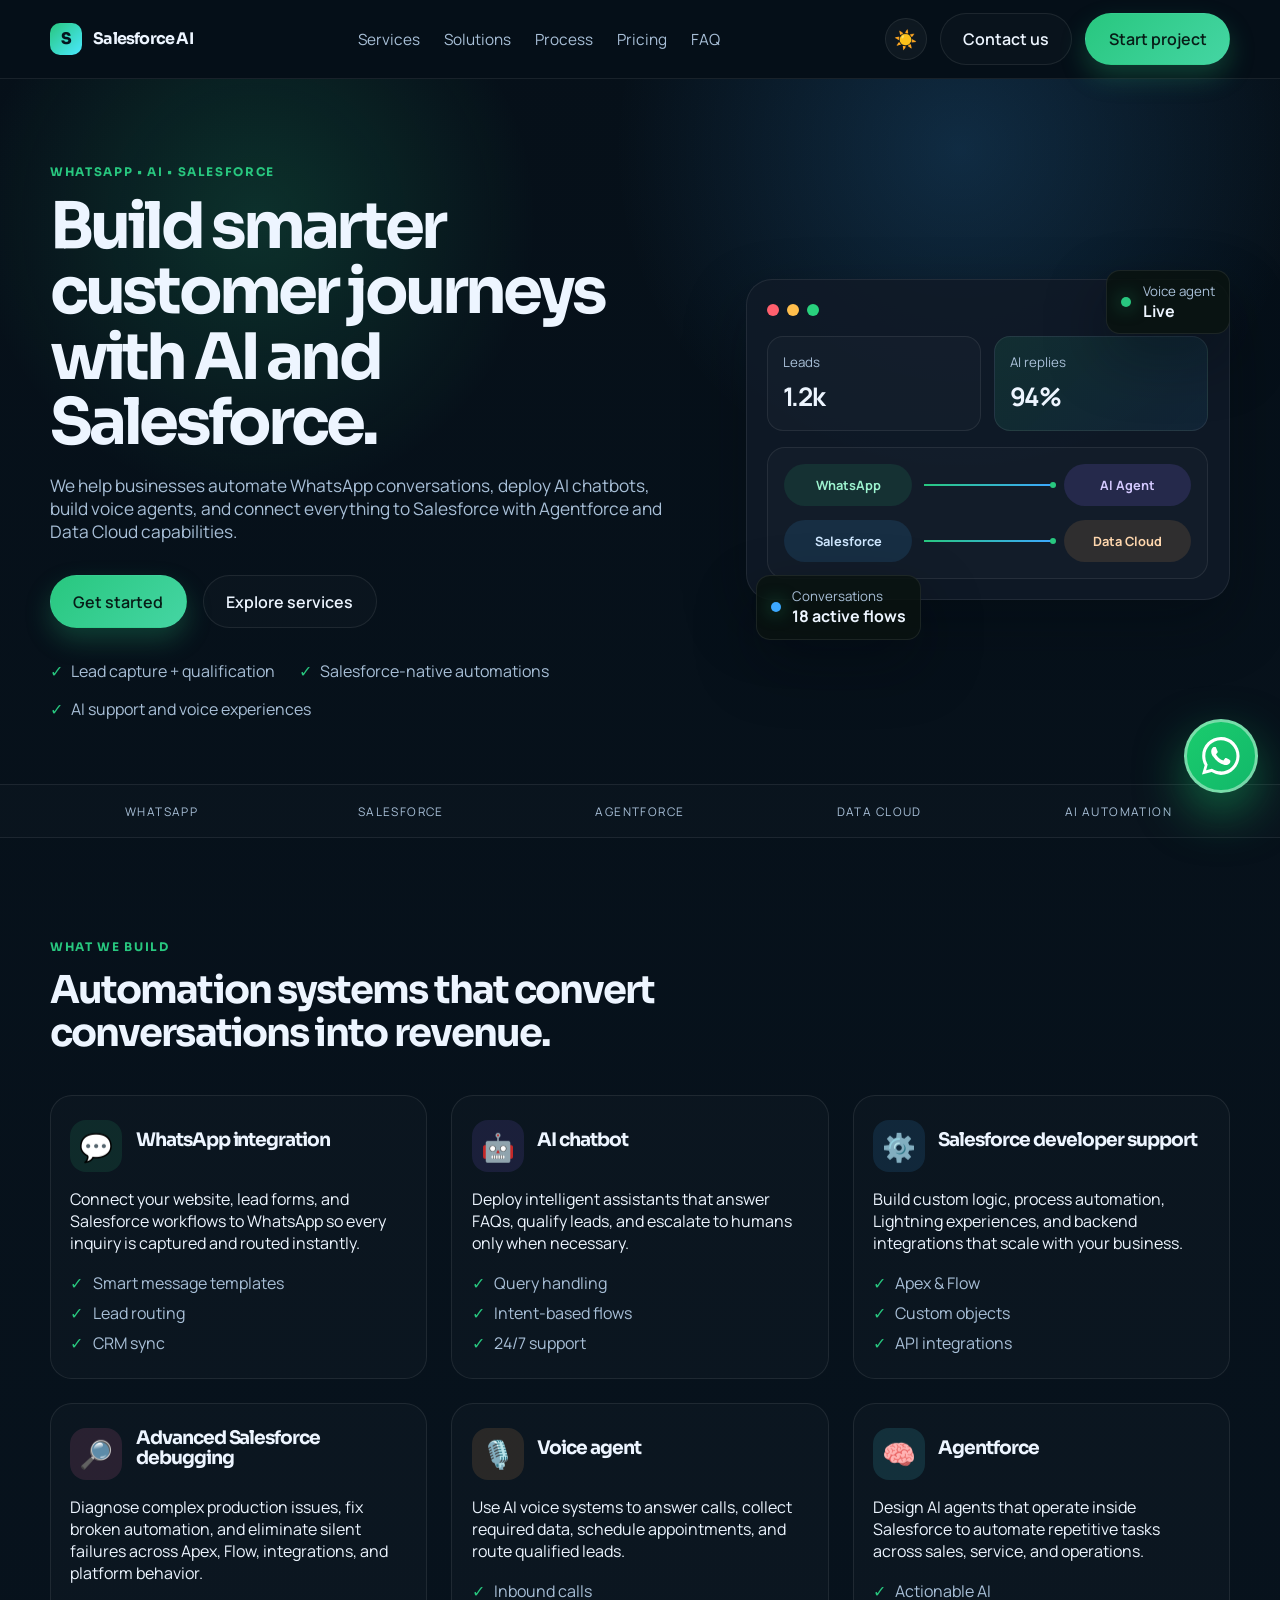
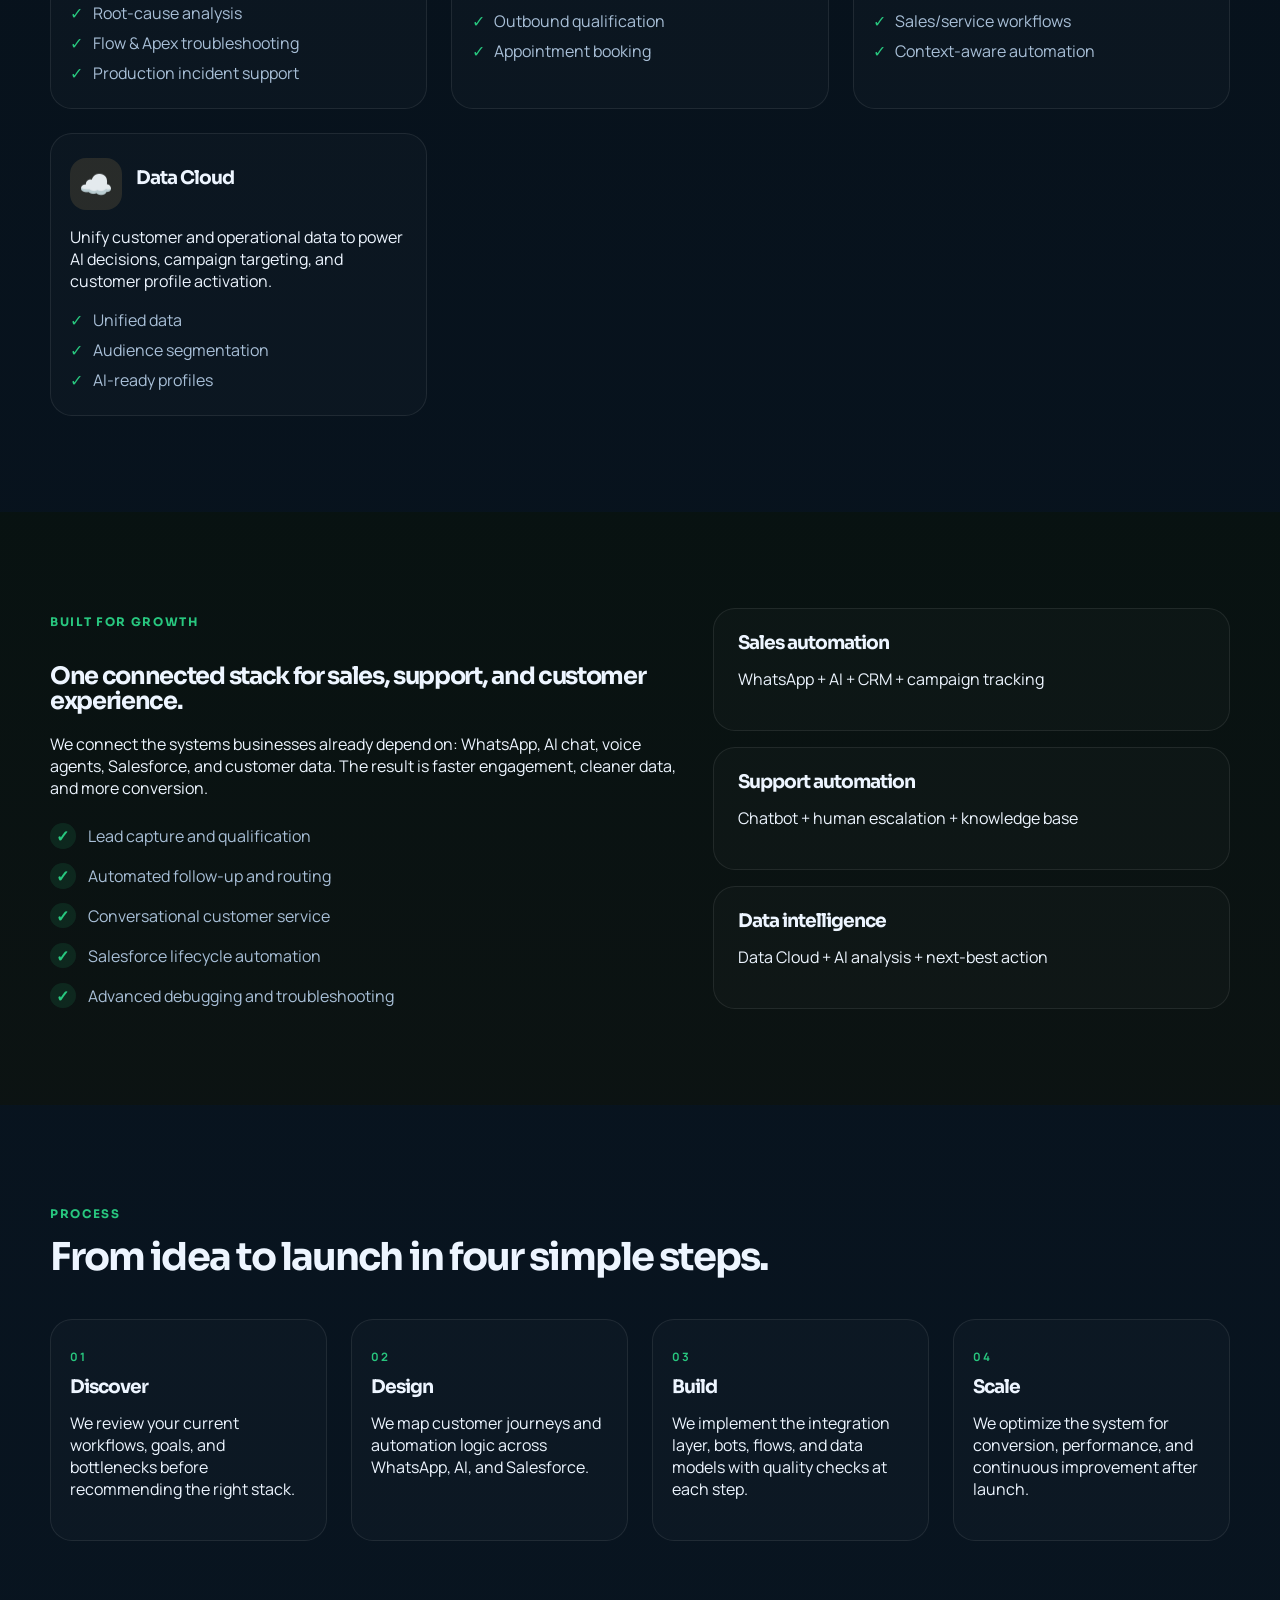
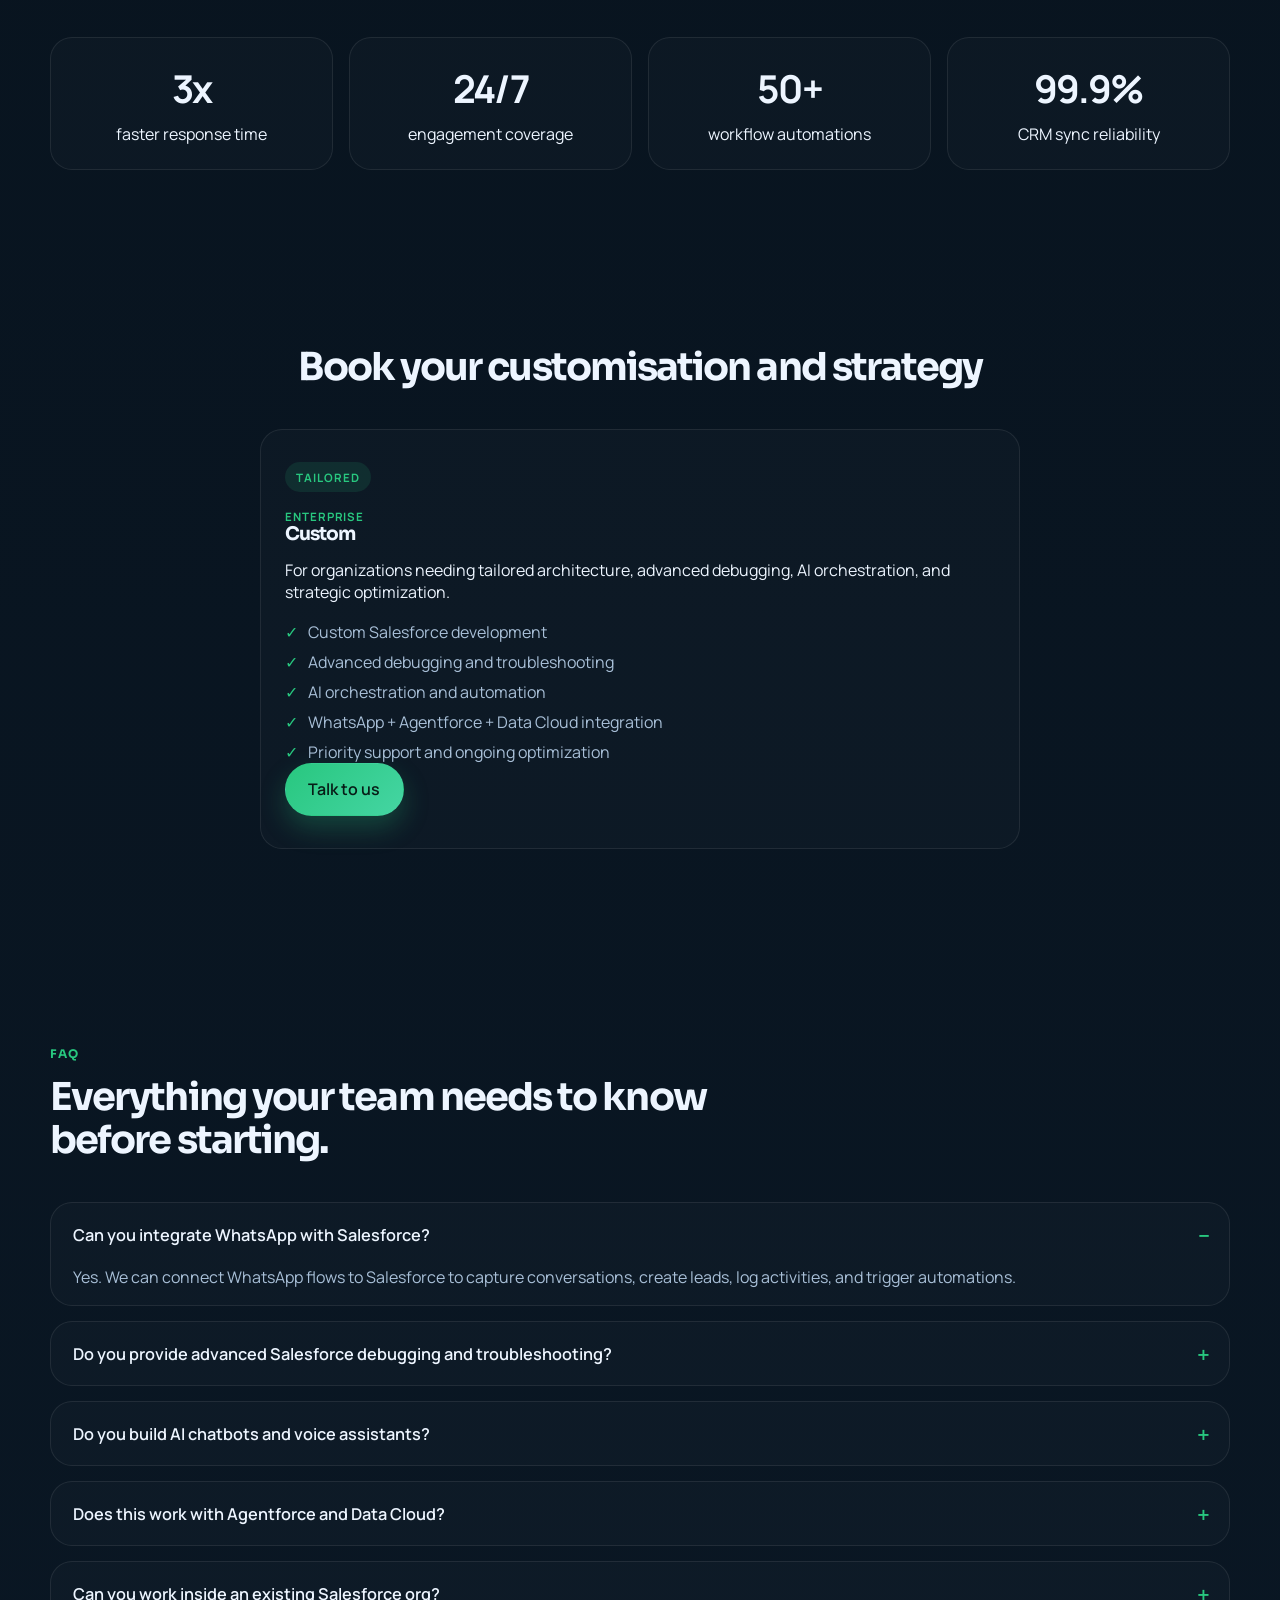
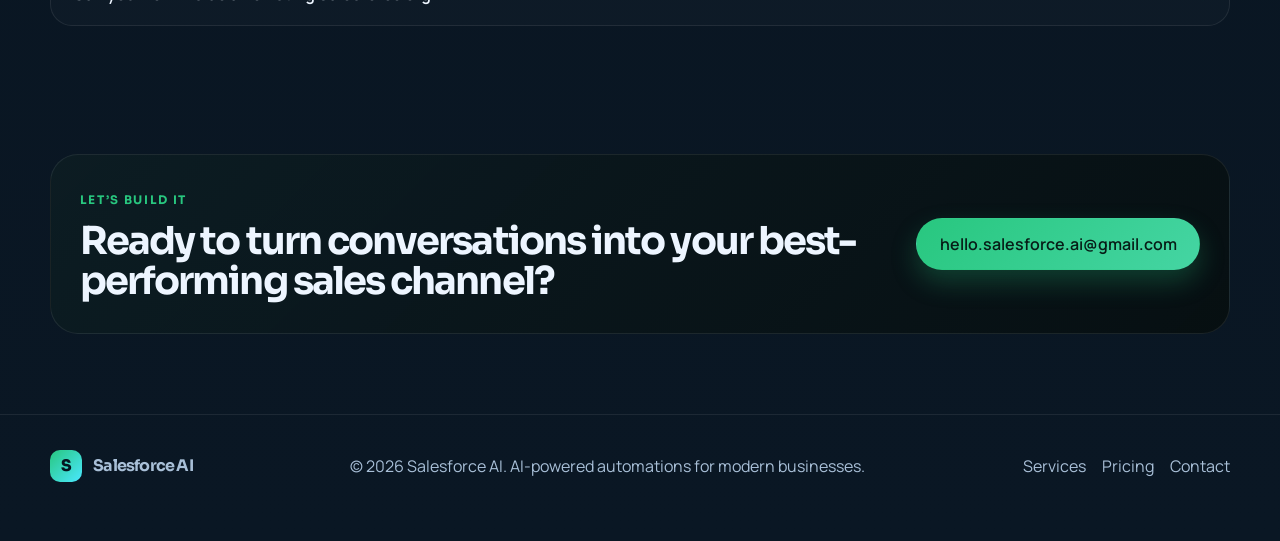
==== commit 9098142f: "Align service titles beside icons" ====
--- a/index.html
+++ b/index.html
@@ -142,8 +142,10 @@
 
           <div class="cards-grid three-up">
             <article class="info-card">
-              <div class="icon-wrap green">💬</div>
-              <h3>WhatsApp integration</h3>
+              <div class="service-header">
+                <div class="icon-wrap green">💬</div>
+                <h3>WhatsApp integration</h3>
+              </div>
               <p>Connect your website, lead forms, and Salesforce workflows to WhatsApp so every inquiry is captured and routed instantly.</p>
               <ul>
                 <li>Smart message templates</li>
@@ -153,8 +155,10 @@
             </article>
 
             <article class="info-card">
-              <div class="icon-wrap purple">🤖</div>
-              <h3>AI chatbot</h3>
+              <div class="service-header">
+                <div class="icon-wrap purple">🤖</div>
+                <h3>AI chatbot</h3>
+              </div>
               <p>Deploy intelligent assistants that answer FAQs, qualify leads, and escalate to humans only when necessary.</p>
               <ul>
                 <li>Query handling</li>
@@ -164,8 +168,10 @@
             </article>
 
             <article class="info-card">
-              <div class="icon-wrap blue">⚙️</div>
-              <h3>Salesforce developer support</h3>
+              <div class="service-header">
+                <div class="icon-wrap blue">⚙️</div>
+                <h3>Salesforce developer support</h3>
+              </div>
               <p>Build custom logic, process automation, Lightning experiences, and backend integrations that scale with your business.</p>
               <ul>
                 <li>Apex & Flow</li>
@@ -175,8 +181,10 @@
             </article>
 
             <article class="info-card">
-              <div class="icon-wrap rose">🔎</div>
-              <h3>Advanced Salesforce debugging</h3>
+              <div class="service-header">
+                <div class="icon-wrap rose">🔎</div>
+                <h3>Advanced Salesforce debugging</h3>
+              </div>
               <p>Diagnose complex production issues, fix broken automation, and eliminate silent failures across Apex, Flow, integrations, and platform behavior.</p>
               <ul>
                 <li>Root-cause analysis</li>
@@ -186,8 +194,10 @@
             </article>
 
             <article class="info-card">
-              <div class="icon-wrap orange">🎙️</div>
-              <h3>Voice agent</h3>
+              <div class="service-header">
+                <div class="icon-wrap orange">🎙️</div>
+                <h3>Voice agent</h3>
+              </div>
               <p>Use AI voice systems to answer calls, collect required data, schedule appointments, and route qualified leads.</p>
               <ul>
                 <li>Inbound calls</li>
@@ -197,8 +207,10 @@
             </article>
 
             <article class="info-card">
-              <div class="icon-wrap cyan">🧠</div>
-              <h3>Agentforce</h3>
+              <div class="service-header">
+                <div class="icon-wrap cyan">🧠</div>
+                <h3>Agentforce</h3>
+              </div>
               <p>Design AI agents that operate inside Salesforce to automate repetitive tasks across sales, service, and operations.</p>
               <ul>
                 <li>Actionable AI</li>
@@ -208,8 +220,10 @@
             </article>
 
             <article class="info-card">
-              <div class="icon-wrap gold">☁️</div>
-              <h3>Data Cloud</h3>
+              <div class="service-header">
+                <div class="icon-wrap gold">☁️</div>
+                <h3>Data Cloud</h3>
+              </div>
               <p>Unify customer and operational data to power AI decisions, campaign targeting, and customer profile activation.</p>
               <ul>
                 <li>Unified data</li>
--- a/styles.css
+++ b/styles.css
@@ -554,14 +554,21 @@
   padding: 1.5rem 1.2rem;
 }
 
+.service-header {
+  display: flex;
+  align-items: center;
+  gap: 0.85rem;
+  margin-bottom: 1rem;
+}
+
 .icon-wrap {
   display: grid;
   place-items: center;
   width: 3.25rem;
   height: 3.25rem;
-  margin-bottom: 1rem;
   border-radius: 16px;
   font-size: 1.7rem;
+  flex-shrink: 0;
 }
 
 .icon-wrap.green { background: rgba(40, 199, 127, 0.12); }
@@ -571,6 +578,10 @@
 .icon-wrap.orange { background: rgba(255, 171, 92, 0.12); }
 .icon-wrap.cyan { background: rgba(74, 232, 255, 0.12); }
 .icon-wrap.gold { background: rgba(246, 199, 109, 0.12); }
+
+.service-header h3 {
+  margin: 0;
+}
 
 .info-card h3,
 .step-card h3,
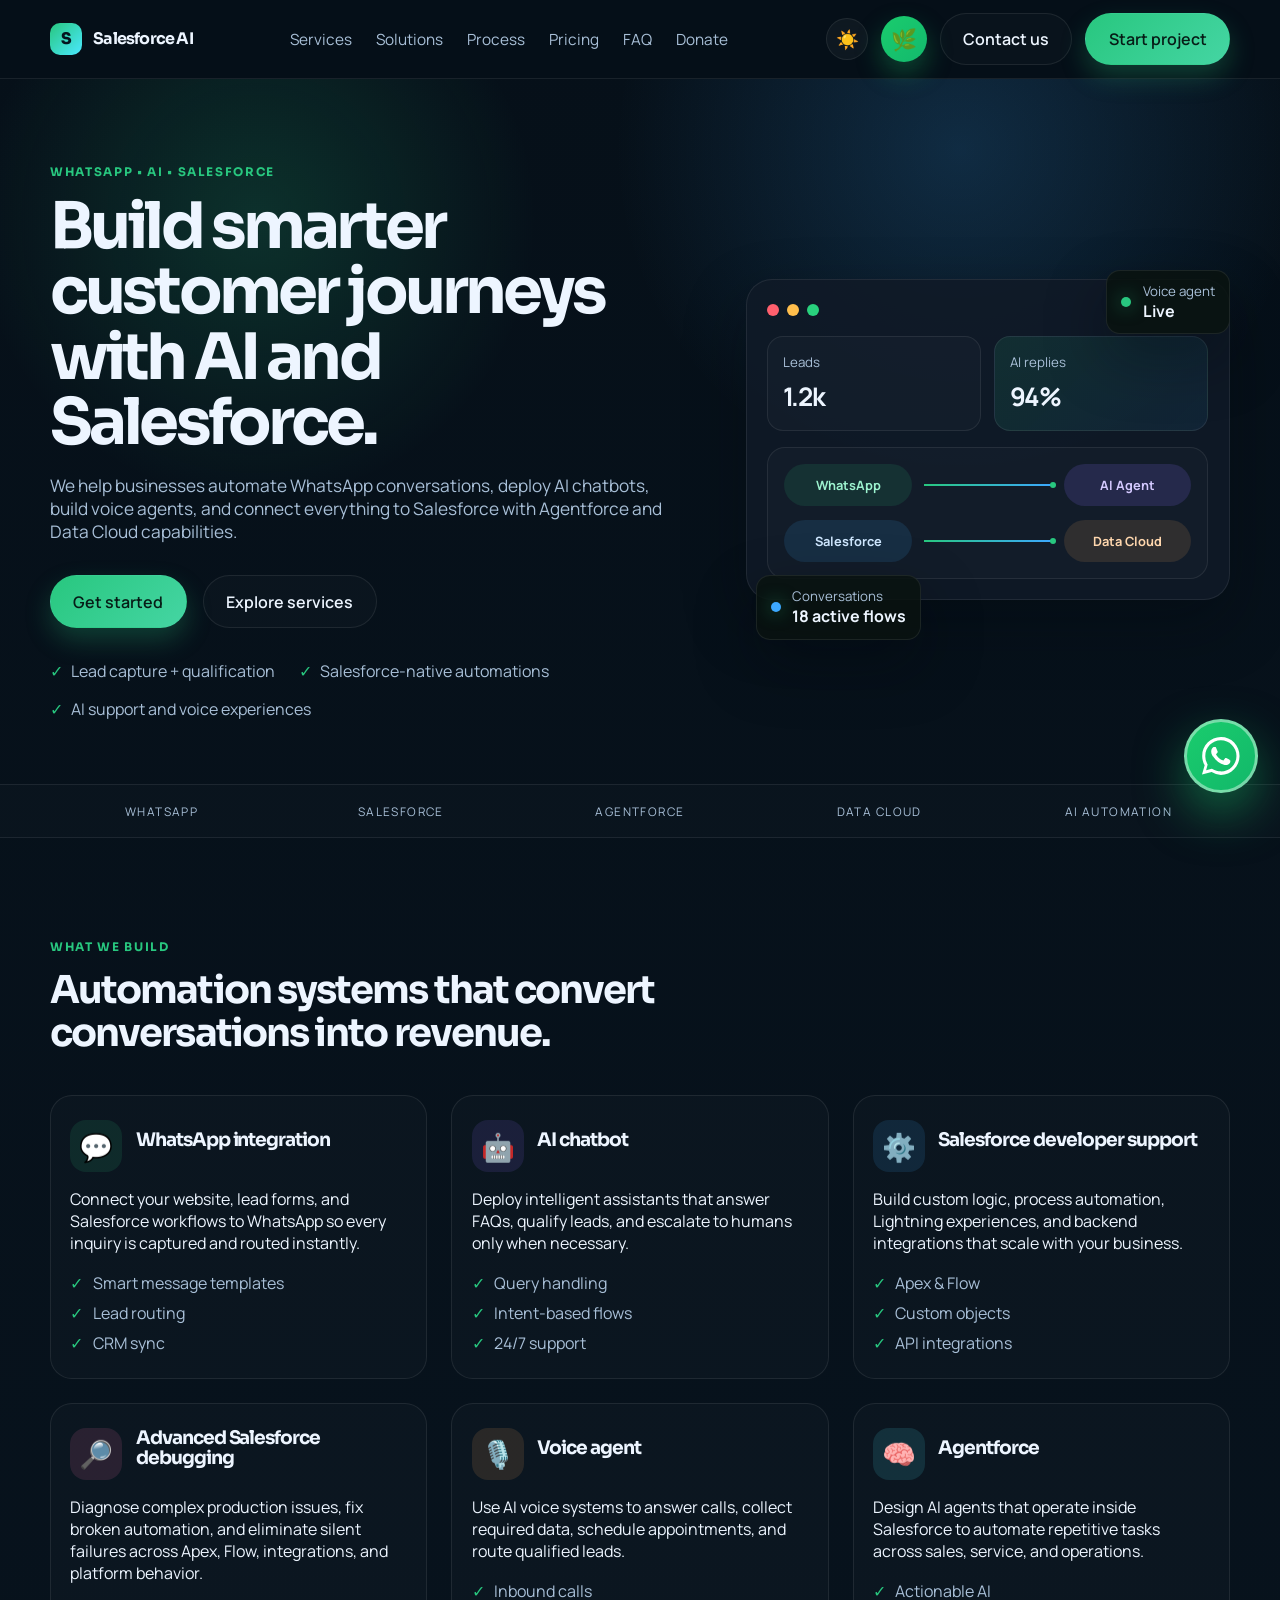
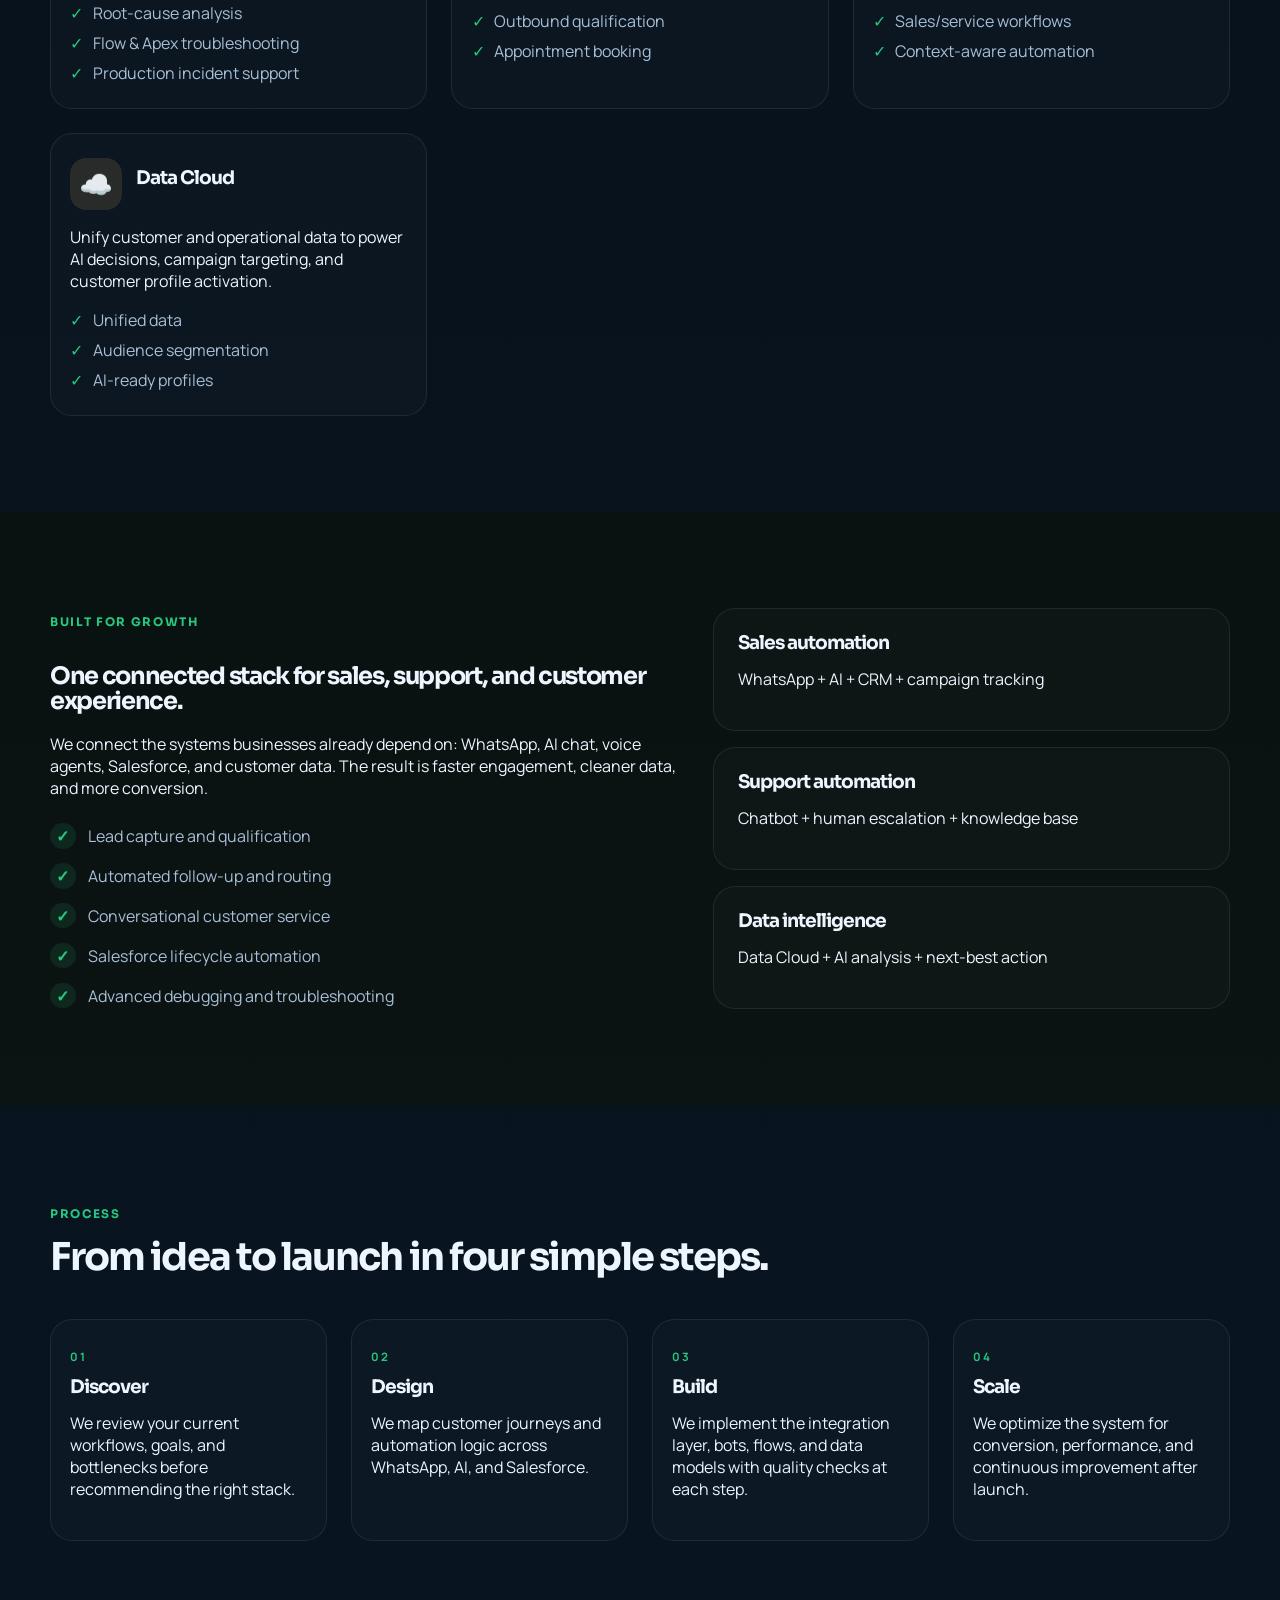
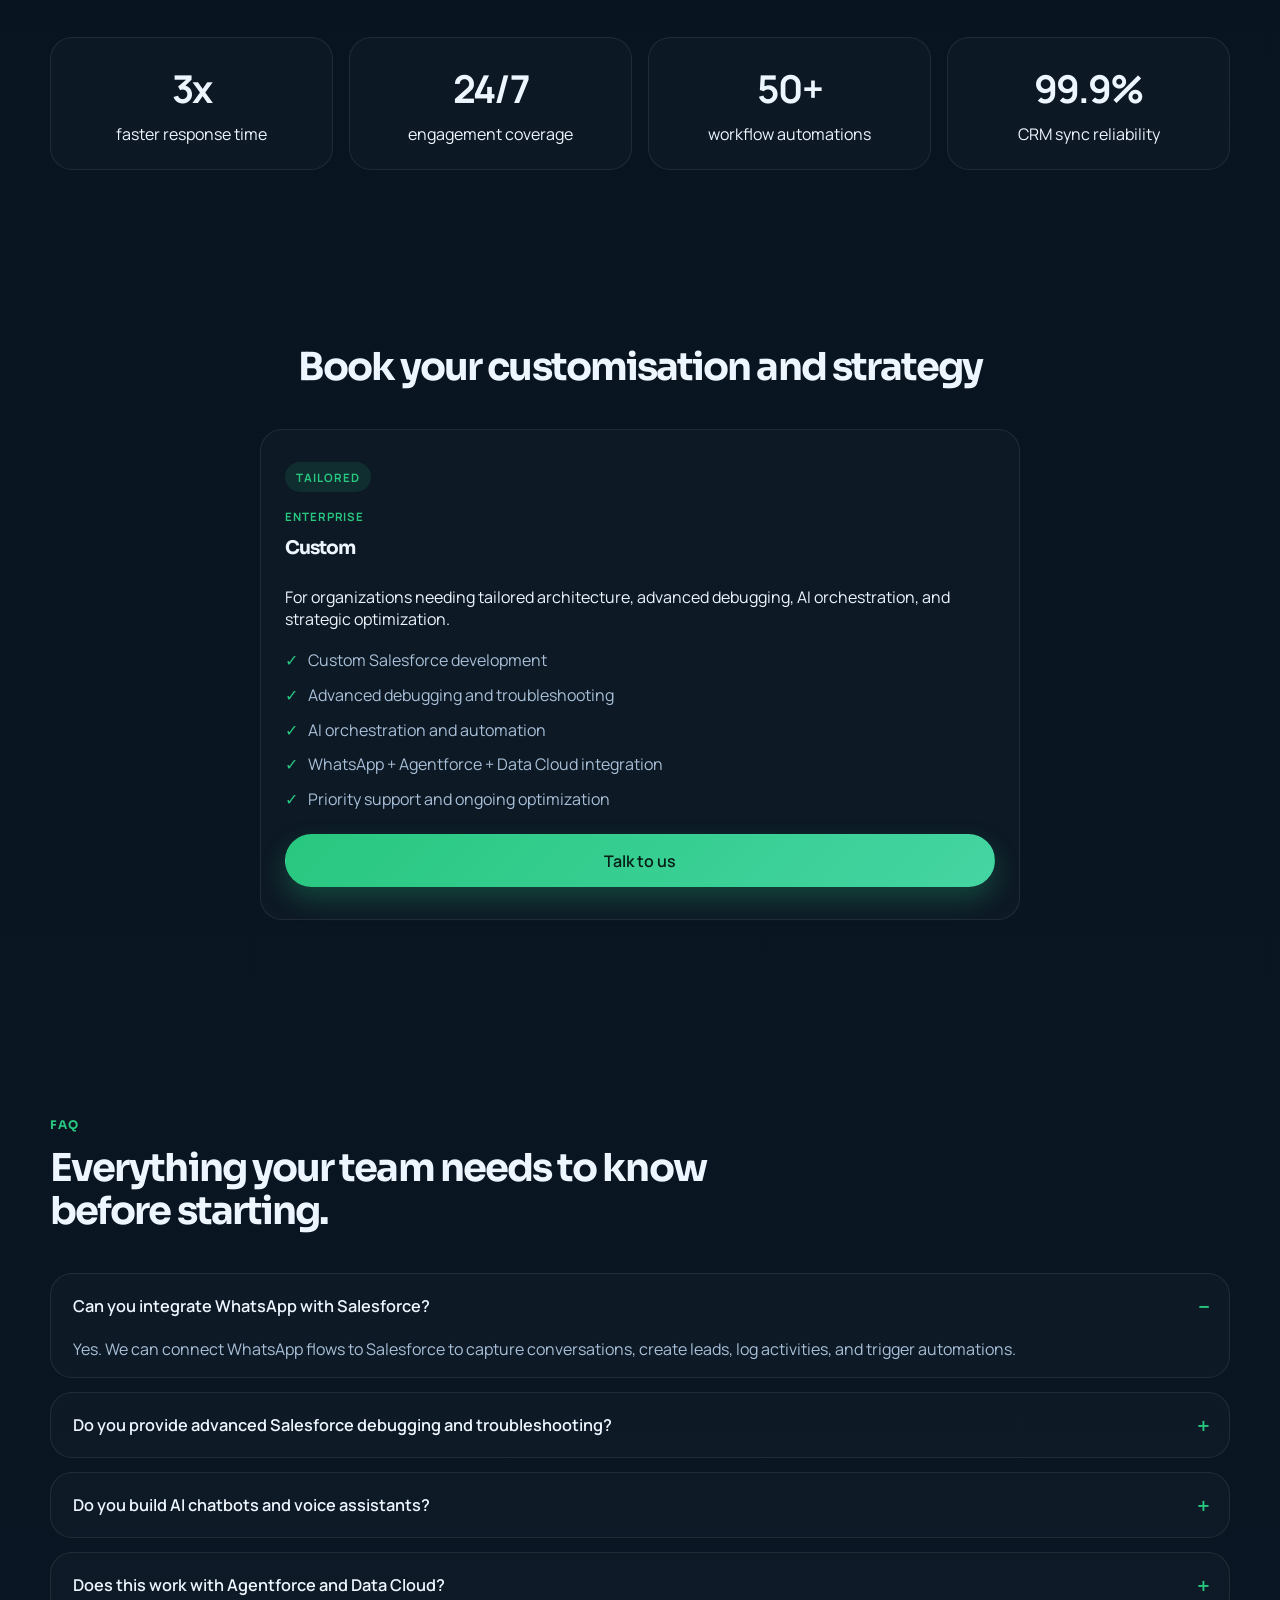
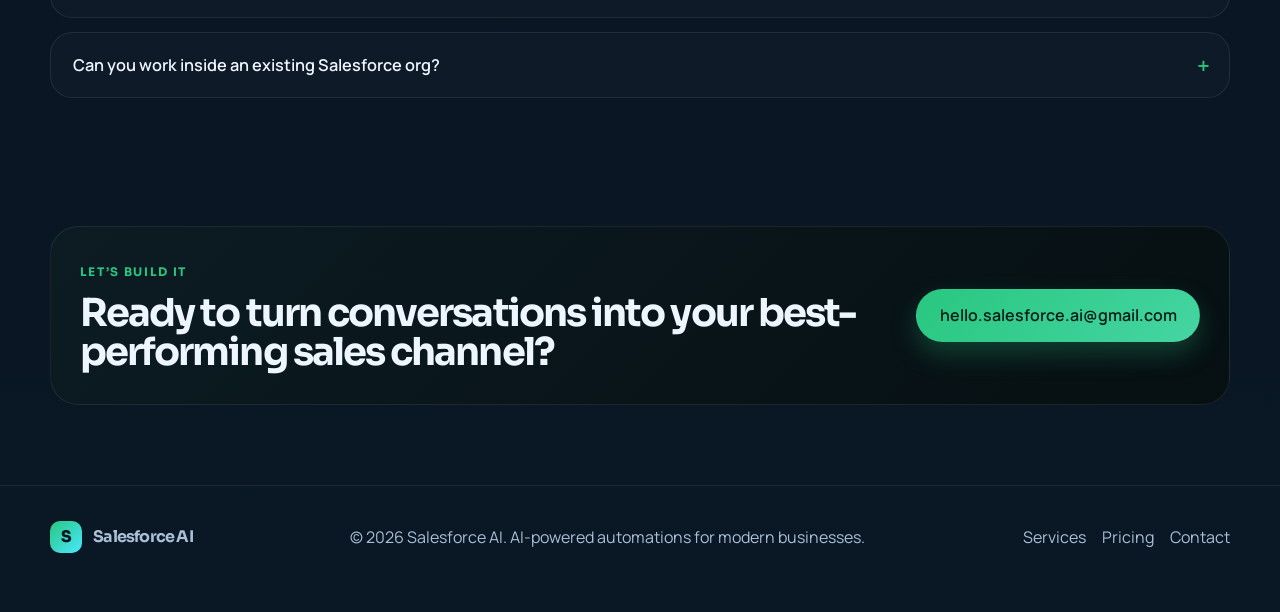
==== commit 67d55af6: "Add environmental donation page and navigation button" ====
--- a/index.html
+++ b/index.html
@@ -30,12 +30,14 @@
           <a href="#steps">Process</a>
           <a href="#pricing">Pricing</a>
           <a href="#faq">FAQ</a>
+          <a href="donation.html">Donate</a>
         </nav>
 
         <div class="nav-actions">
           <button class="theme-toggle" type="button" aria-label="Toggle dark mode" aria-pressed="false">
             <span class="theme-toggle-icon">☀️</span>
           </button>
+          <a href="donation.html" class="donate-circle" aria-label="Support environmental change and good deeds">🌿</a>
           <a href="#contact" class="btn btn-ghost">Contact us</a>
           <button type="button" class="btn btn-primary" data-open-modal="projectModal">Start project</button>
         </div>
--- a/styles.css
+++ b/styles.css
@@ -150,9 +150,124 @@
   line-height: 1;
 }
 
+.donate-circle {
+  width: 46px;
+  height: 46px;
+  border-radius: 50%;
+  display: grid;
+  place-items: center;
+  background: linear-gradient(135deg, #1acc6d, #13b96d);
+  color: #fff;
+  font-size: 1.3rem;
+  box-shadow: 0 12px 26px rgba(22, 174, 96, 0.35);
+  transition: transform 0.2s ease, box-shadow 0.2s ease;
+}
+
+.donate-circle:hover {
+  transform: translateY(-2px) scale(1.04);
+  box-shadow: 0 18px 32px rgba(22, 174, 96, 0.42);
+}
+
 body.light-mode .theme-toggle {
   background: rgba(255, 255, 255, 0.8);
   border-color: rgba(19, 35, 29, 0.09);
+}
+
+.donation-page {
+  padding: 5rem 0 4rem;
+}
+
+.donation-hero {
+  padding: 4rem 0 2rem;
+}
+
+.donation-shell {
+  display: grid;
+  grid-template-columns: 1.1fr 0.9fr;
+  gap: 2.5rem;
+  align-items: center;
+}
+
+.donation-copy h1 {
+  margin: 0.5rem 0 1rem;
+  font-size: clamp(2.8rem, 5vw, 4.6rem);
+  max-width: 560px;
+}
+
+.donation-copy p {
+  max-width: 560px;
+  color: var(--muted);
+  font-size: 1.08rem;
+  line-height: 1.7;
+}
+
+.donation-actions {
+  display: flex;
+  flex-wrap: wrap;
+  gap: 1rem;
+  margin-top: 1.8rem;
+}
+
+.donation-card {
+  background: rgba(255,255,255,0.02);
+  border: 1px solid var(--border);
+  border-radius: 28px;
+  padding: 2rem 1.5rem;
+  box-shadow: var(--shadow);
+}
+
+.qr-box {
+  display: grid;
+  place-items: center;
+  padding: 1rem;
+  border-radius: 22px;
+  background: rgba(255,255,255,0.04);
+  border: 1px solid var(--border);
+}
+
+.qr-box img {
+  width: min(220px, 72%);
+  aspect-ratio: 1;
+  object-fit: contain;
+  border-radius: 18px;
+  background: white;
+  padding: 0.6rem;
+}
+
+.upi-block {
+  margin-top: 1.25rem;
+  text-align: center;
+}
+
+.upi-block .label {
+  display: block;
+  color: var(--muted);
+  font-size: 0.72rem;
+  text-transform: uppercase;
+  letter-spacing: 0.12em;
+  margin-bottom: 0.4rem;
+}
+
+.upi-block strong {
+  font-size: clamp(1.3rem, 2vw, 2rem);
+  letter-spacing: -0.04em;
+}
+
+.donation-note {
+  margin: 1rem 0 0;
+  text-align: center;
+  color: var(--muted);
+  line-height: 1.7;
+}
+
+.small-brand {
+  display: inline-flex;
+}
+
+@media (max-width: 900px) {
+  .donation-shell {
+    grid-template-columns: 1fr;
+  }
 }
 
 .btn {
@@ -693,11 +808,14 @@
 }
 
 .price-card {
+  display: flex;
+  flex-direction: column;
   padding: 2rem 1.5rem;
 }
 
 .badge {
   display: inline-flex;
+  align-self: flex-start;
   padding: 0.45rem 0.7rem;
   border-radius: 999px;
   background: rgba(40, 199, 127, 0.12);
@@ -716,6 +834,24 @@
   font-weight: 700;
   letter-spacing: 0.08em;
   text-transform: uppercase;
+}
+
+.price-card h3 {
+  margin-top: 0.85rem;
+}
+
+.price-card p {
+  margin-bottom: 1.2rem;
+}
+
+.price-card ul {
+  display: grid;
+  gap: 0.8rem;
+  margin: 0 0 1.5rem;
+}
+
+.price-card .btn {
+  margin-top: auto;
 }
 
 .pricing-grid {
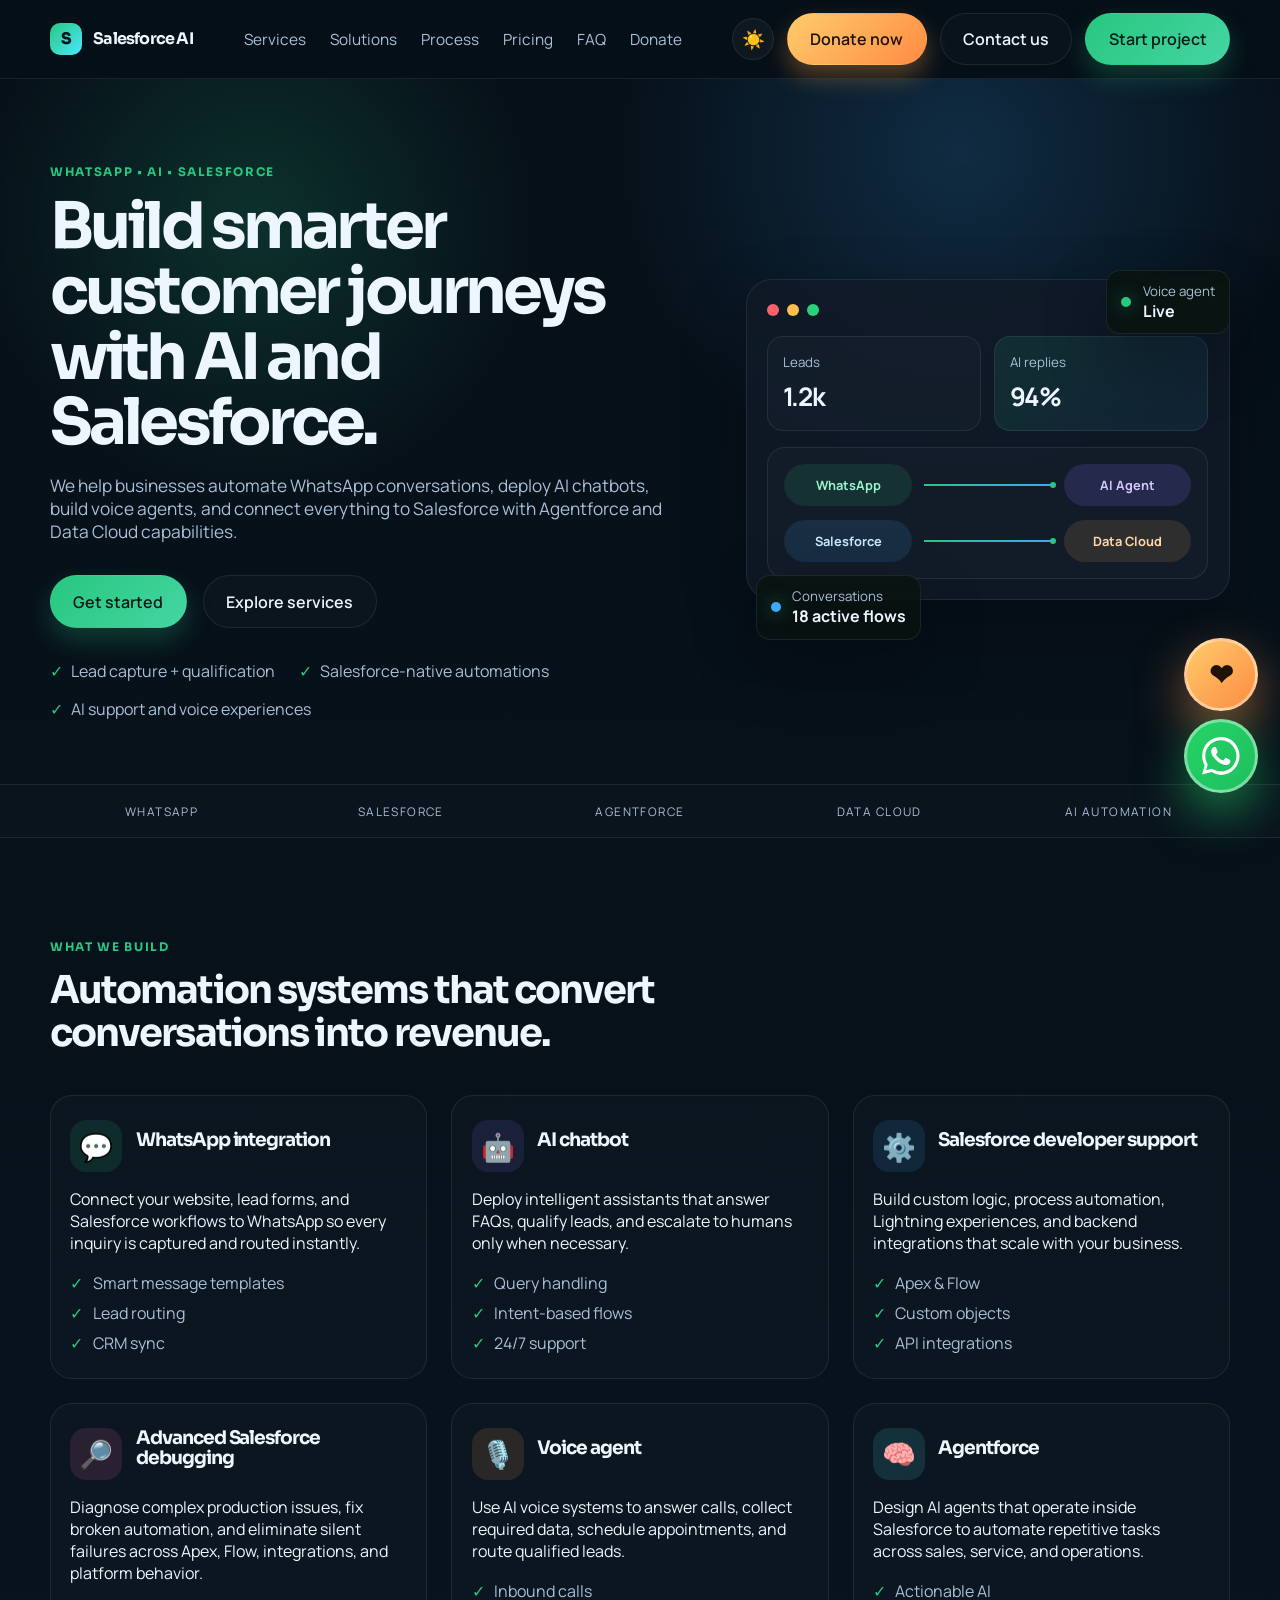
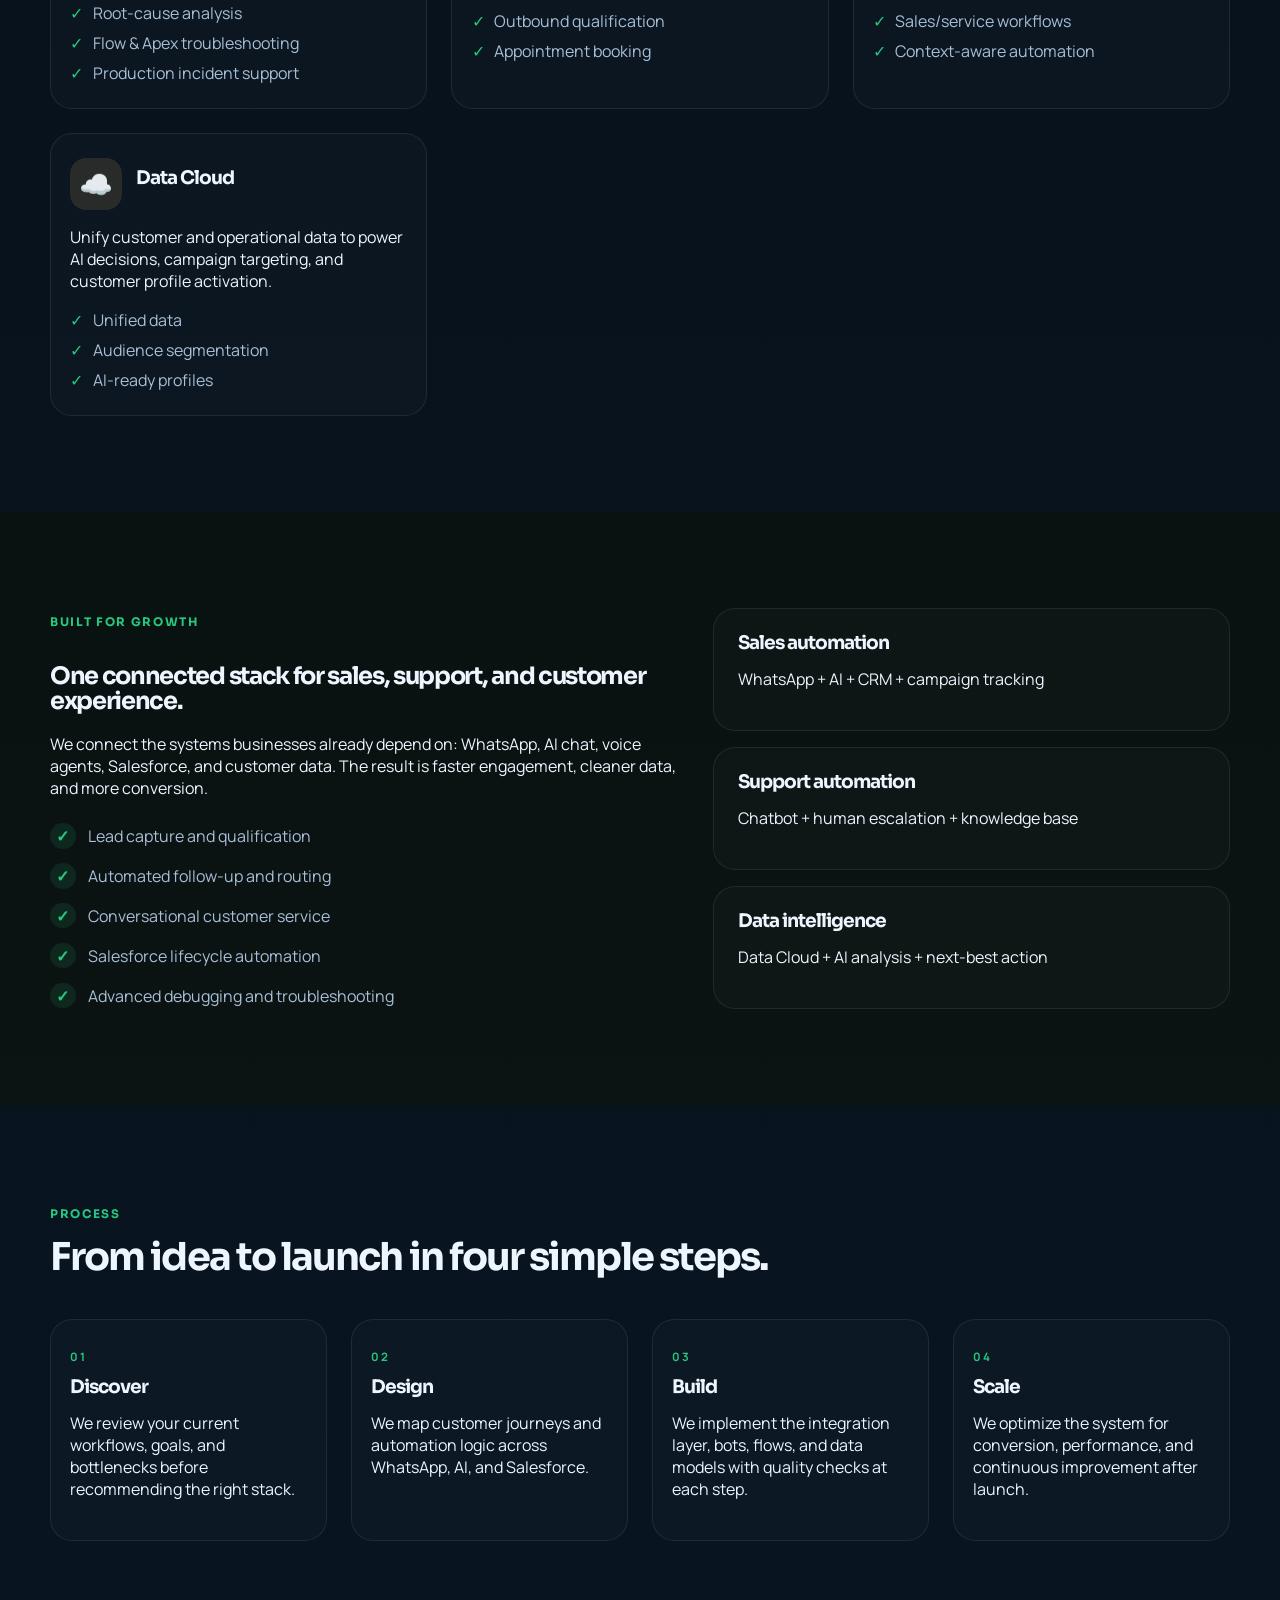
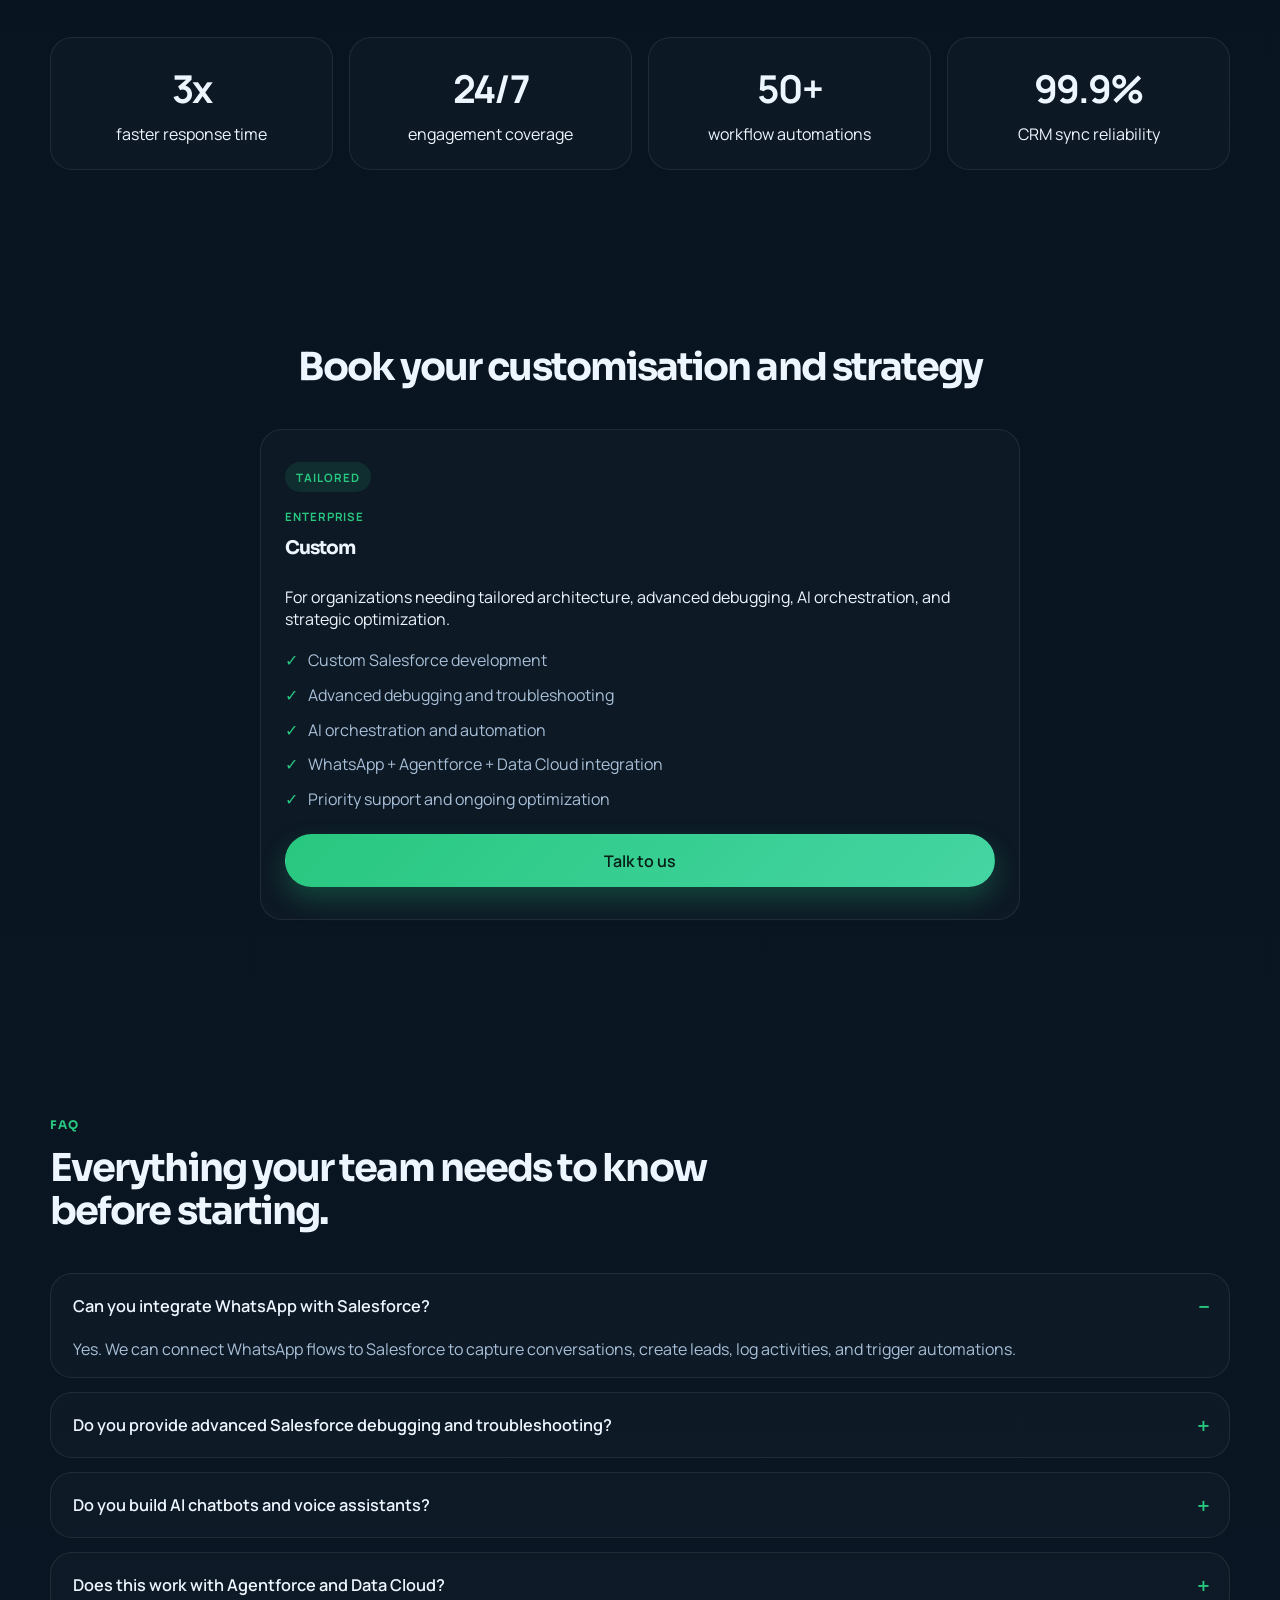
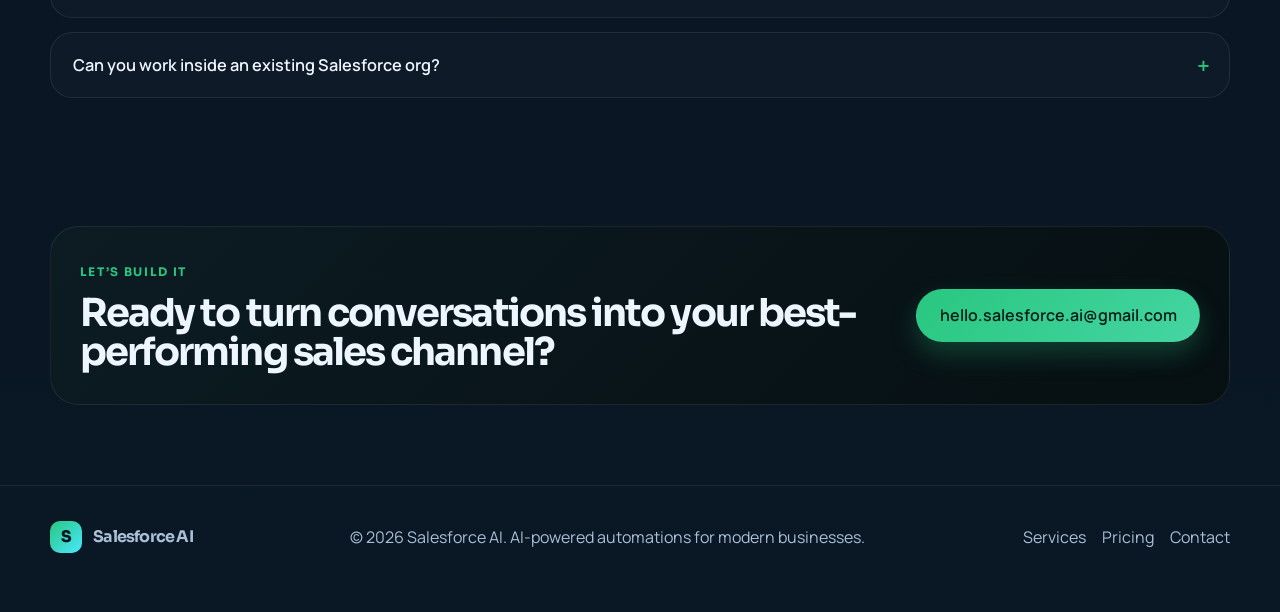
==== commit a82a8372: "Refine donation CTA styling" ====
--- a/index.html
+++ b/index.html
@@ -37,7 +37,7 @@
           <button class="theme-toggle" type="button" aria-label="Toggle dark mode" aria-pressed="false">
             <span class="theme-toggle-icon">☀️</span>
           </button>
-          <a href="donation.html" class="donate-circle" aria-label="Support environmental change and good deeds">🌿</a>
+          <a href="donation.html" class="btn btn-primary donate-nav" aria-label="Donate now">Donate now</a>
           <a href="#contact" class="btn btn-ghost">Contact us</a>
           <button type="button" class="btn btn-primary" data-open-modal="projectModal">Start project</button>
         </div>
@@ -498,6 +498,14 @@
     <button class="scroll-top" type="button" aria-label="Scroll to top">↑</button>
 
     <a
+      class="donate-float"
+      href="donation.html"
+      aria-label="Donate now"
+    >
+      ❤
+    </a>
+
+    <a
       class="whatsapp-float"
       href="https://wa.me/917355907629?text=Hi%20Salesforce%20AI%20team%2C%20I%20want%20to%20discuss%20my%20project."
       target="_blank"
--- a/styles.css
+++ b/styles.css
@@ -150,22 +150,16 @@
   line-height: 1;
 }
 
-.donate-circle {
-  width: 46px;
-  height: 46px;
-  border-radius: 50%;
-  display: grid;
-  place-items: center;
-  background: linear-gradient(135deg, #1acc6d, #13b96d);
-  color: #fff;
-  font-size: 1.3rem;
-  box-shadow: 0 12px 26px rgba(22, 174, 96, 0.35);
-  transition: transform 0.2s ease, box-shadow 0.2s ease;
-}
-
-.donate-circle:hover {
-  transform: translateY(-2px) scale(1.04);
-  box-shadow: 0 18px 32px rgba(22, 174, 96, 0.42);
+.donate-nav {
+  white-space: nowrap;
+  padding-inline: 1.2rem;
+  background: linear-gradient(135deg, #ffcb6b, #ff8c42);
+  color: #1f1208;
+  box-shadow: 0 12px 24px rgba(255, 166, 72, 0.32);
+}
+
+.donate-nav:hover {
+  box-shadow: 0 18px 32px rgba(255, 166, 72, 0.42);
 }
 
 body.light-mode .theme-toggle {
@@ -183,8 +177,8 @@
 
 .donation-shell {
   display: grid;
-  grid-template-columns: 1.1fr 0.9fr;
-  gap: 2.5rem;
+  grid-template-columns: 1.2fr 1fr;
+  gap: 2rem;
   align-items: center;
 }
 
@@ -208,11 +202,63 @@
   margin-top: 1.8rem;
 }
 
+.impact-strip {
+  display: grid;
+  grid-template-columns: repeat(3, minmax(0, 1fr));
+  gap: 0.8rem;
+  margin-top: 2rem;
+}
+
+.impact-strip div {
+  background: rgba(255,255,255,0.03);
+  border: 1px solid var(--border);
+  border-radius: 16px;
+  padding: 0.85rem 0.8rem;
+  display: grid;
+  gap: 0.2rem;
+}
+
+.impact-strip strong {
+  font-size: 1.2rem;
+  color: var(--text);
+}
+
+.impact-strip span {
+  color: var(--muted);
+  font-size: 0.8rem;
+}
+
+.donation-visual {
+  position: relative;
+  overflow: hidden;
+  border-radius: 28px;
+  border: 1px solid var(--border);
+  box-shadow: var(--shadow);
+  min-height: 520px;
+  background: #111;
+  display: grid;
+  gap: 0.8rem;
+}
+
+.donor-visual-stack {
+  grid-template-rows: 1fr 1fr;
+}
+
+.donation-visual img {
+  width: 100%;
+  height: 100%;
+  object-fit: cover;
+  object-position: center center;
+  display: block;
+  border-radius: 20px;
+  filter: saturate(1.1) contrast(1.08);
+}
+
 .donation-card {
   background: rgba(255,255,255,0.02);
   border: 1px solid var(--border);
   border-radius: 28px;
-  padding: 2rem 1.5rem;
+  padding: 1.5rem 1.2rem;
   box-shadow: var(--shadow);
 }
 
@@ -221,7 +267,7 @@
   place-items: center;
   padding: 1rem;
   border-radius: 22px;
-  background: rgba(255,255,255,0.04);
+  background: linear-gradient(135deg, rgba(255,255,255,0.06), rgba(255,255,255,0.02));
   border: 1px solid var(--border);
 }
 
@@ -264,8 +310,170 @@
   display: inline-flex;
 }
 
+.why-matters {
+  padding-top: 1rem;
+  padding-bottom: 5rem;
+}
+
+.matters-grid {
+  display: grid;
+  grid-template-columns: repeat(3, minmax(0, 1fr));
+  gap: 1.5rem;
+  margin-top: 2rem;
+}
+
+.matter-card {
+  background: rgba(255,255,255,0.02);
+  border: 1px solid var(--border);
+  border-radius: 22px;
+  padding: 1.5rem 1.2rem;
+}
+
+.matter-icon {
+  width: 3.2rem;
+  height: 3.2rem;
+  border-radius: 16px;
+  display: grid;
+  place-items: center;
+  background: rgba(40, 199, 127, 0.12);
+  font-size: 1.5rem;
+  margin-bottom: 1rem;
+}
+
+.matter-card h3 {
+  margin: 0 0 0.7rem;
+}
+
+.matter-card p {
+  margin: 0;
+  color: var(--muted);
+  line-height: 1.7;
+}
+
+.gallery-strip {
+  padding: 0.5rem 0 1rem;
+}
+
+.photo-gallery {
+  display: grid;
+  grid-template-columns: repeat(4, minmax(0, 1fr));
+  gap: 1rem;
+  margin-top: 2rem;
+}
+
+.photo-gallery img {
+  width: 100%;
+  height: 250px;
+  object-fit: cover;
+  border-radius: 20px;
+  border: 1px solid var(--border);
+  box-shadow: var(--shadow);
+}
+
+.donation-wallets {
+  padding-top: 1rem;
+}
+
+.wallet-grid {
+  display: grid;
+  grid-template-columns: repeat(3, minmax(0, 1fr));
+  gap: 1.5rem;
+  margin-top: 2rem;
+}
+
+.wallet-card {
+  background: rgba(255, 255, 255, 0.02);
+  border: 1px solid var(--border);
+  border-radius: 24px;
+  padding: 1.1rem 1rem 1.25rem;
+  box-shadow: var(--shadow);
+}
+
+.wallet-badge {
+  display: inline-flex;
+  align-items: center;
+  justify-content: center;
+  padding: 0.4rem 0.75rem;
+  border-radius: 999px;
+  font-size: 0.68rem;
+  font-weight: 700;
+  letter-spacing: 0.08em;
+  text-transform: uppercase;
+  margin-bottom: 0.8rem;
+}
+
+.wallet-badge.google {
+  background: rgba(40, 199, 127, 0.14);
+  color: #7ce9af;
+}
+
+.wallet-badge.phonepe {
+  background: rgba(255, 116, 154, 0.12);
+  color: #ff7ece;
+}
+
+.wallet-badge.paytm {
+  background: rgba(59, 130, 246, 0.12);
+  color: #7db1ff;
+}
+
+.amount-picker {
+  margin-top: 1.2rem;
+}
+
+.amount-picker .label {
+  display: block;
+  margin-bottom: 0.75rem;
+  color: var(--muted);
+  font-size: 0.72rem;
+  text-transform: uppercase;
+  letter-spacing: 0.12em;
+  text-align: center;
+}
+
+.amount-grid {
+  display: grid;
+  grid-template-columns: repeat(3, minmax(0, 1fr));
+  gap: 0.7rem;
+}
+
+.amount-btn {
+  appearance: none;
+  border: 1px solid var(--border);
+  background: rgba(255, 255, 255, 0.02);
+  color: var(--text);
+  border-radius: 999px;
+  padding: 0.82rem 0.7rem;
+  font: inherit;
+  font-weight: 700;
+  cursor: pointer;
+  transition: transform 0.2s ease, border-color 0.2s ease, box-shadow 0.2s ease;
+}
+
+.amount-btn:hover {
+  transform: translateY(-1px);
+  border-color: rgba(40, 199, 127, 0.4);
+  box-shadow: 0 12px 20px rgba(40, 199, 127, 0.12);
+}
+
+.amount-btn:focus-visible {
+  outline: 2px solid rgba(40, 199, 127, 0.7);
+  outline-offset: 2px;
+}
+
 @media (max-width: 900px) {
   .donation-shell {
+    grid-template-columns: 1fr;
+  }
+
+  .donation-visual {
+    min-height: 320px;
+  }
+
+  .matters-grid,
+  .photo-gallery,
+  .wallet-grid,
+  .amount-grid {
     grid-template-columns: 1fr;
   }
 }
@@ -294,6 +502,17 @@
   background: linear-gradient(135deg, var(--primary), #45d5a3);
   color: #071d17;
   box-shadow: 0 12px 26px rgba(40, 199, 127, 0.25);
+}
+
+.btn.donate-nav {
+  background: linear-gradient(135deg, #ffcb6b, #ff8c42);
+  color: #1f1208;
+  border-color: transparent;
+  box-shadow: 0 12px 24px rgba(255, 166, 72, 0.32);
+}
+
+.btn.donate-nav:hover {
+  box-shadow: 0 18px 32px rgba(255, 166, 72, 0.42);
 }
 
 .btn-secondary,
@@ -1100,6 +1319,31 @@
   box-shadow: 0 16px 36px rgba(10, 18, 25, 0.28), 0 0 0 1px rgba(255,255,255,0.18), 0 0 28px rgba(80, 176, 255, 0.28);
 }
 
+.donate-float {
+  position: fixed;
+  right: 1.4rem;
+  bottom: 11.8rem;
+  width: 4.6rem;
+  height: 4.6rem;
+  display: grid;
+  place-items: center;
+  border-radius: 50%;
+  background: linear-gradient(135deg, #ffcb6b, #ff8c42);
+  color: #1f1208;
+  text-decoration: none;
+  font-size: 1.8rem;
+  font-weight: 700;
+  box-shadow: 0 20px 48px rgba(255, 152, 69, 0.5);
+  z-index: 30;
+  border: 3px solid rgba(255, 255, 255, 0.42);
+  transition: transform 0.2s ease, box-shadow 0.2s ease;
+}
+
+.donate-float:hover {
+  transform: translateY(-2px) scale(1.08);
+  box-shadow: 0 24px 56px rgba(255, 152, 69, 0.62);
+}
+
 .whatsapp-float {
   position: fixed;
   right: 1.4rem;
@@ -1109,8 +1353,8 @@
   display: grid;
   place-items: center;
   border-radius: 50%;
-  background: linear-gradient(135deg, #1acc6d, #12b86a);
-  box-shadow: 0 20px 48px rgba(22, 174, 96, 0.52);
+  background: linear-gradient(135deg, #25d366, #1fbf5f);
+  box-shadow: 0 20px 48px rgba(37, 211, 102, 0.52);
   z-index: 30;
   border: 3px solid rgba(255, 255, 255, 0.42);
   transition: transform 0.2s ease, box-shadow 0.2s ease;
@@ -1130,10 +1374,10 @@
 
 @keyframes whatsappPulse {
   0%, 100% {
-    box-shadow: 0 20px 48px rgba(22, 174, 96, 0.52);
+    box-shadow: 0 20px 48px rgba(37, 211, 102, 0.52);
   }
   50% {
-    box-shadow: 0 22px 56px rgba(22, 174, 96, 0.75);
+    box-shadow: 0 22px 56px rgba(37, 211, 102, 0.75);
   }
 }
 
